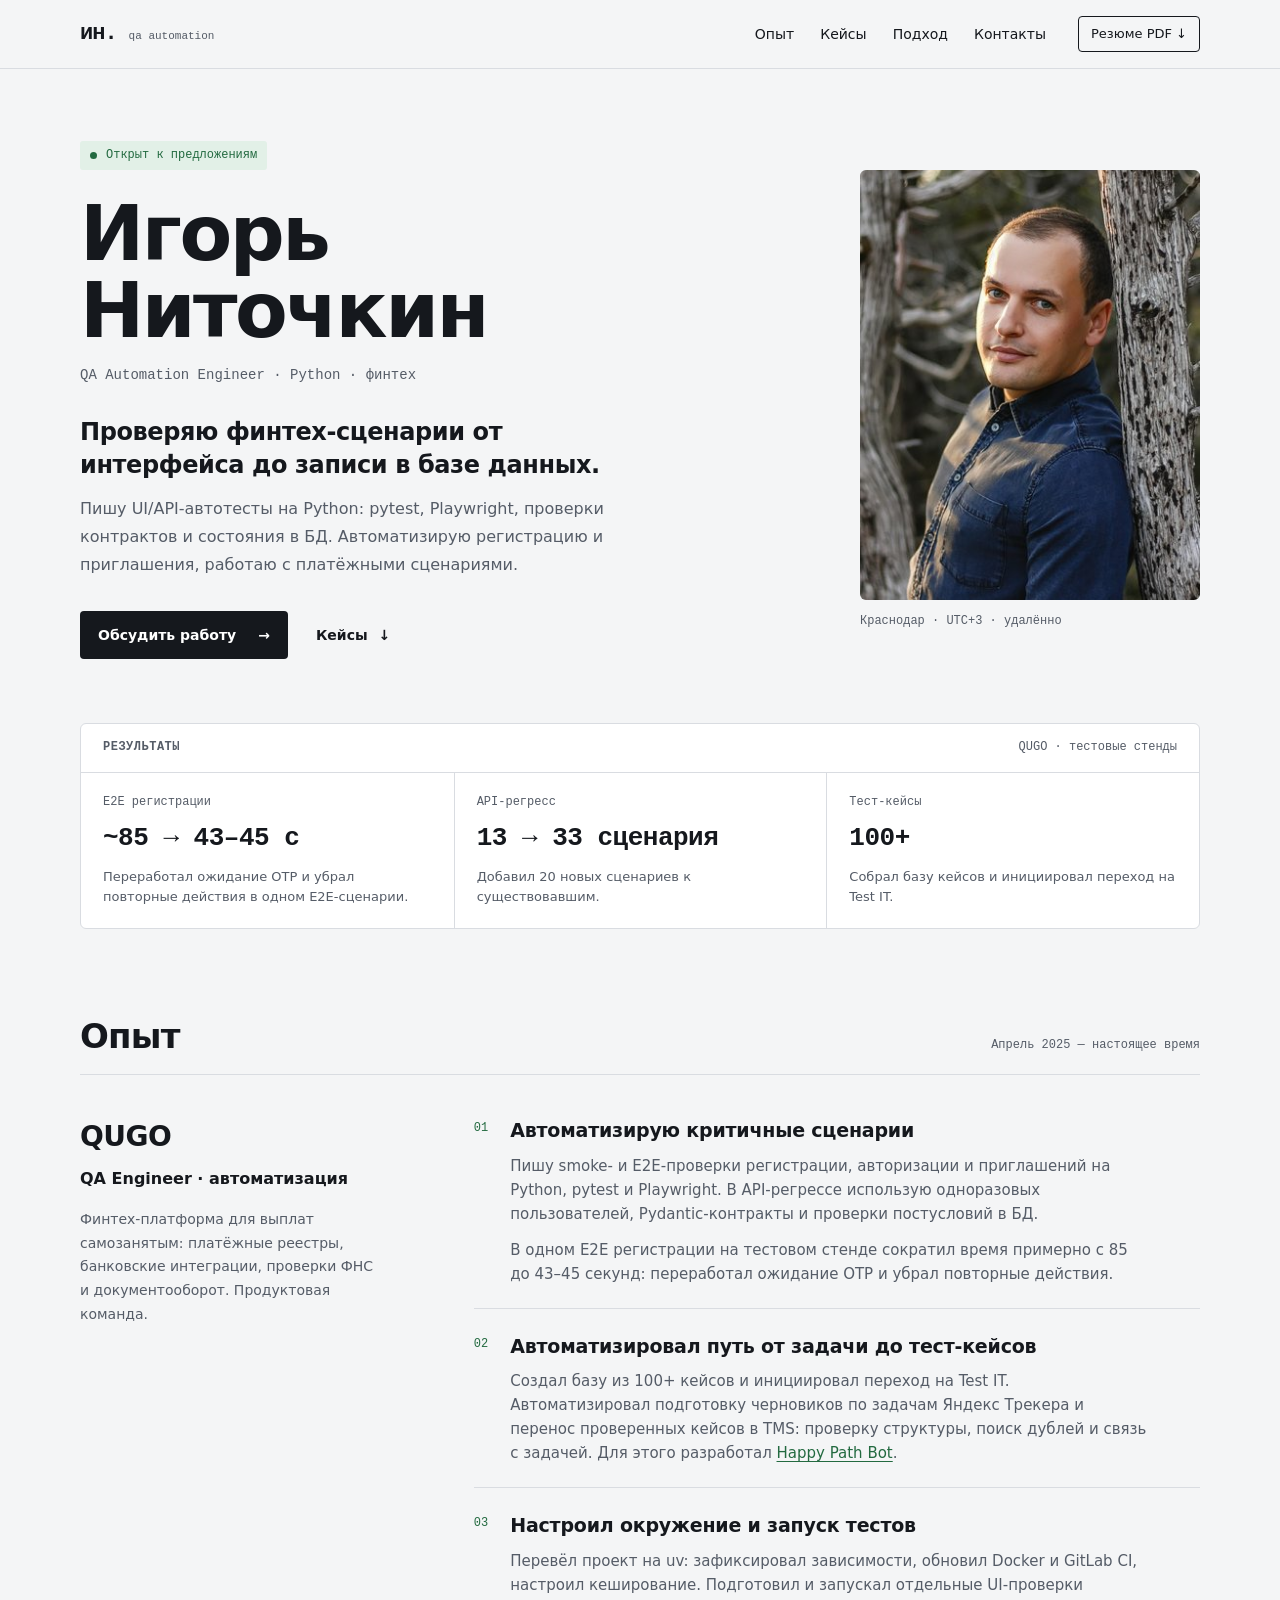
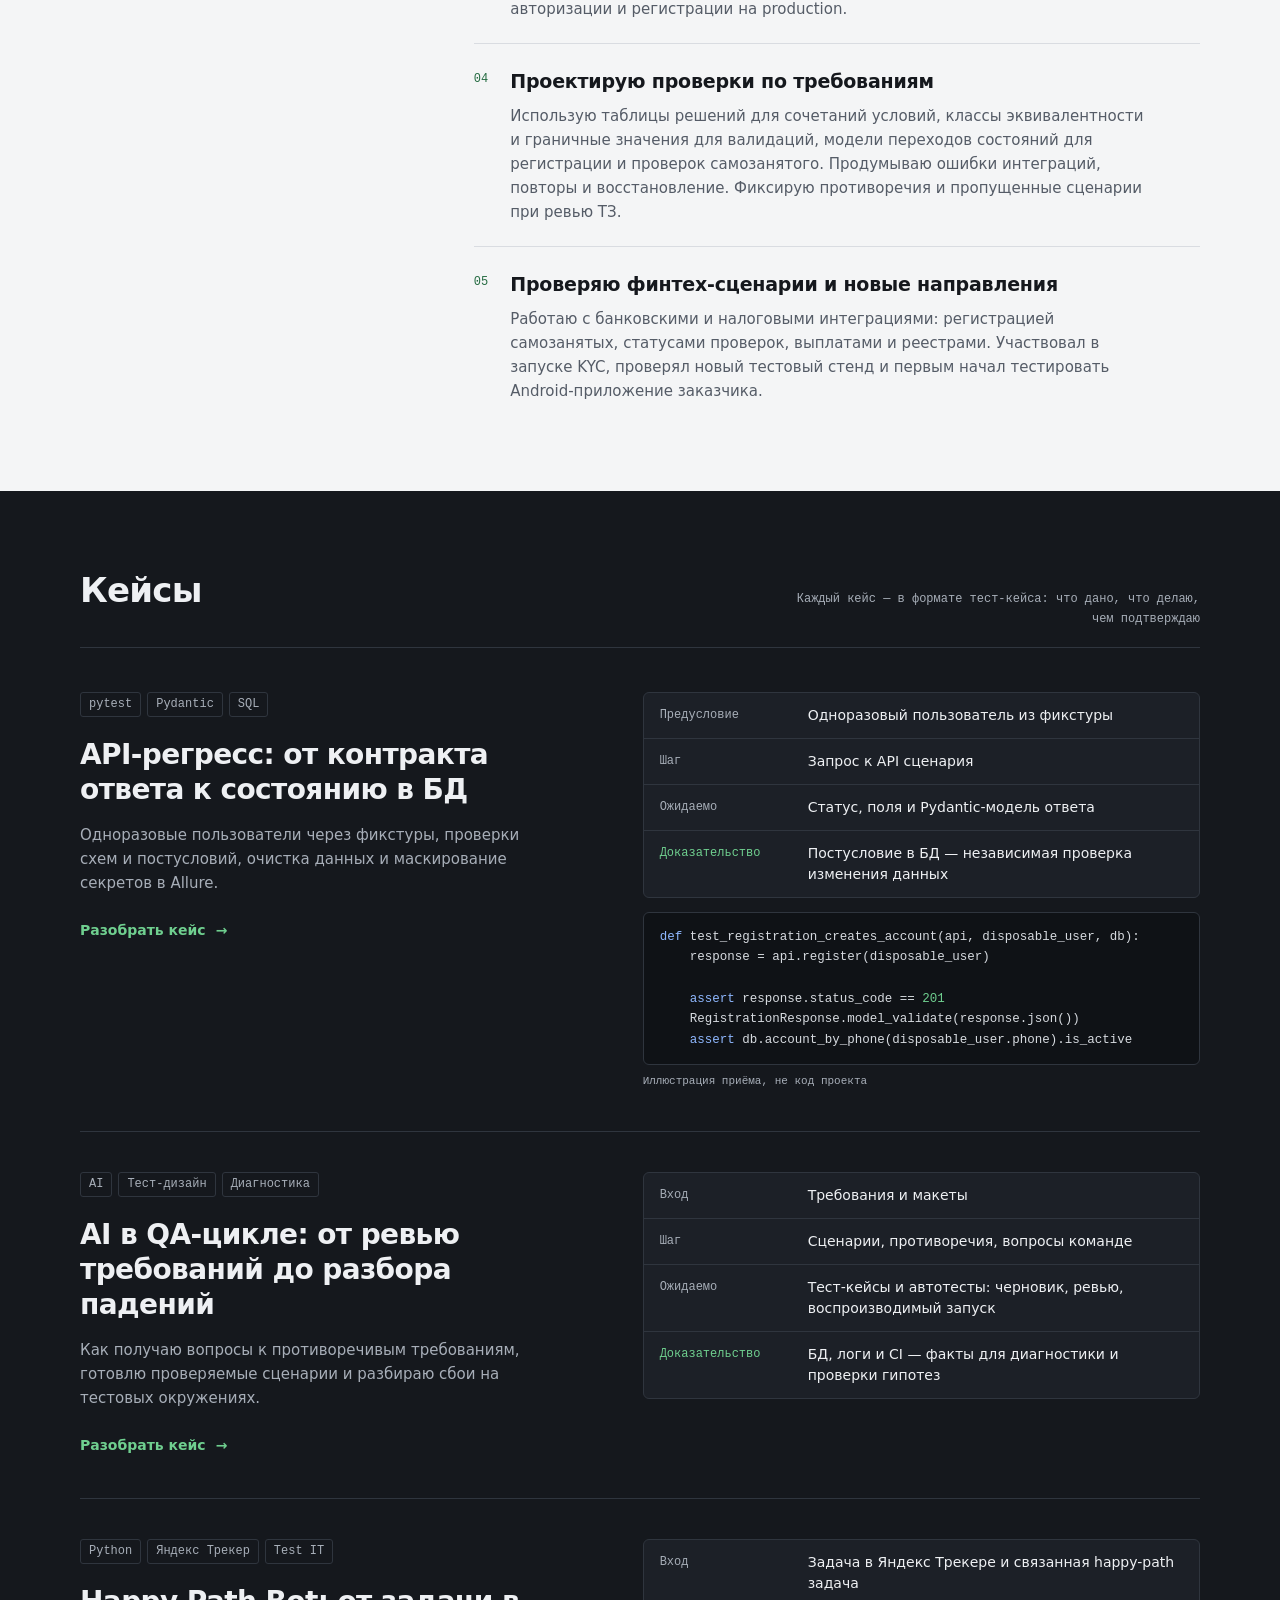
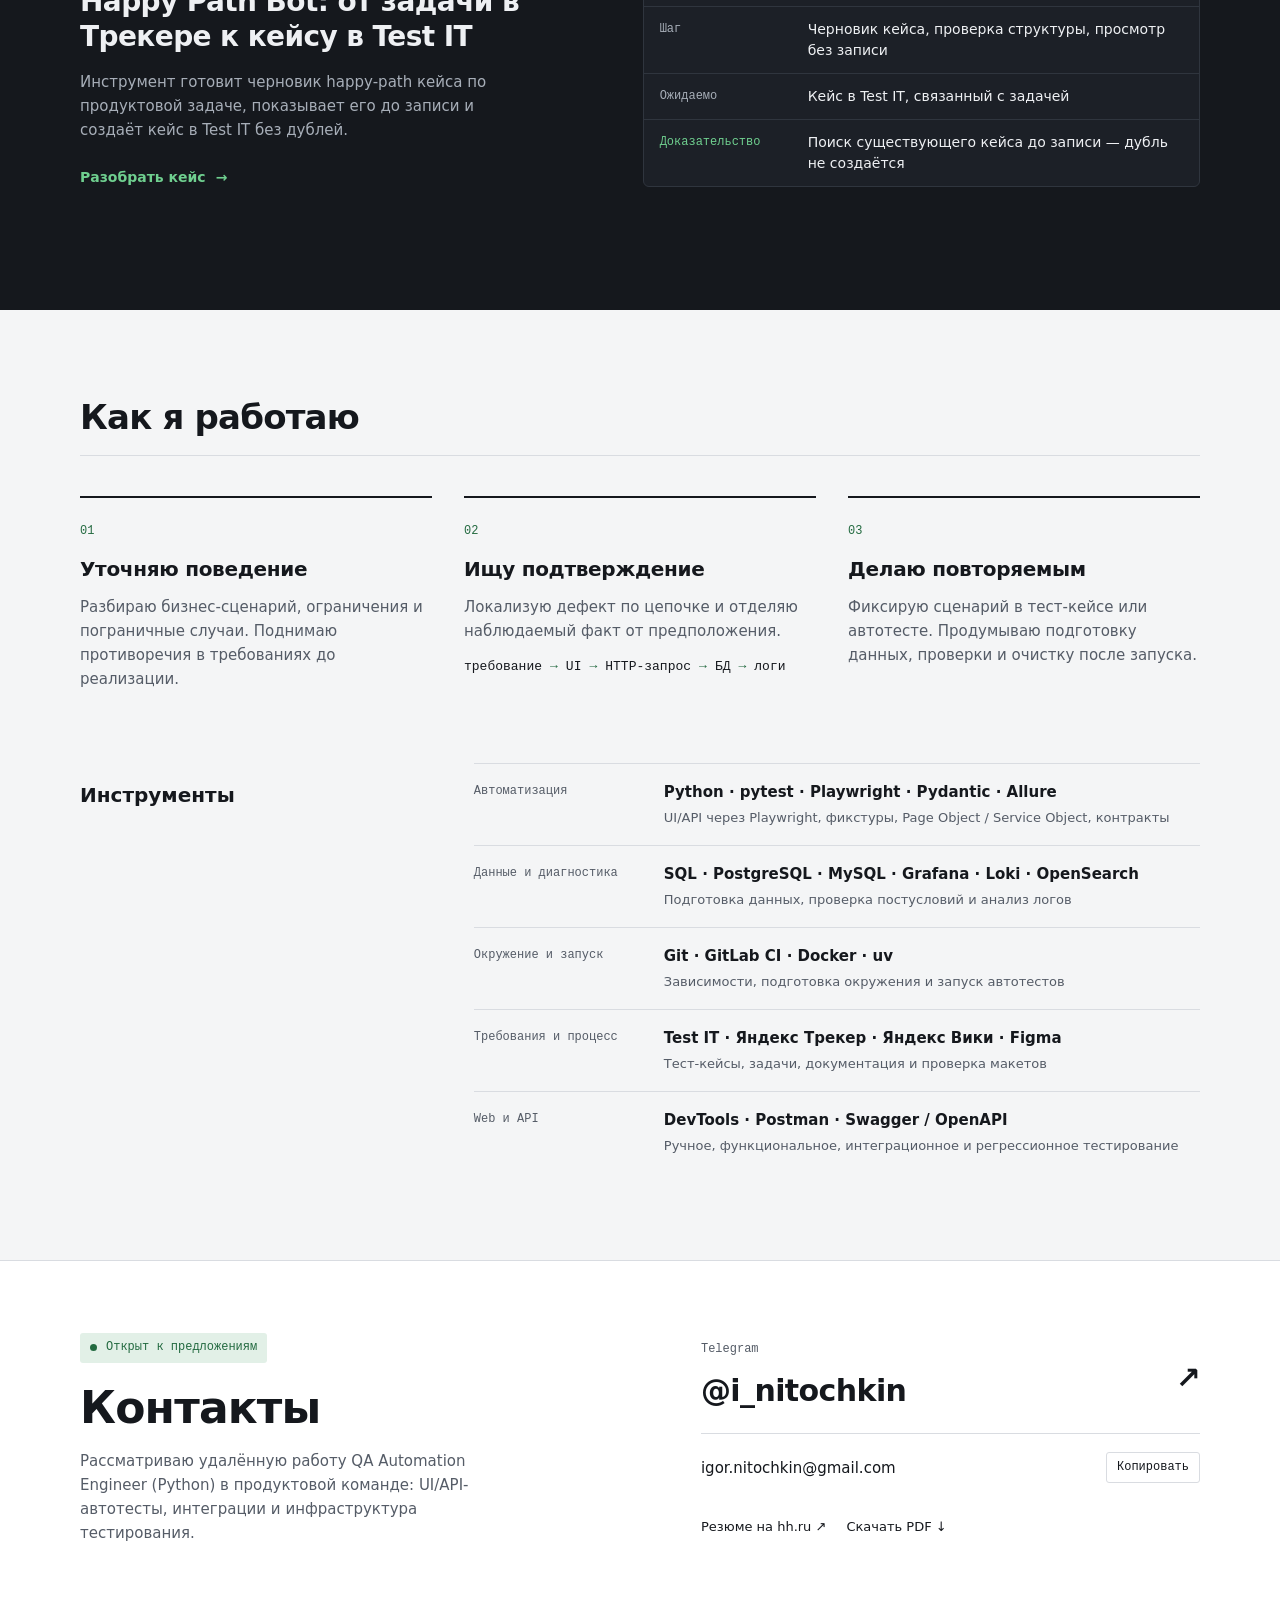
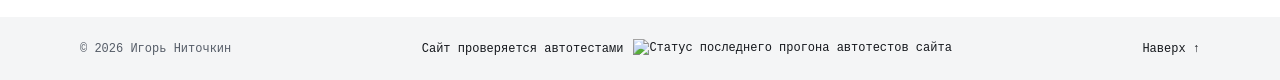
==== index.html @ a4ac3d2a "Переверстал сайт: кейсы в формате тест-кейса, сводка результатов, строгая типографика" ====
<!doctype html>
<html lang="ru">
<head>
  <meta charset="utf-8">
  <meta name="viewport" content="width=device-width, initial-scale=1">
  <meta name="description" content="Игорь Ниточкин — QA Automation Engineer (Python) в финтехе. UI/API-автотесты, pytest, Playwright, GitLab CI, контракты и проверки данных. Опыт и практические кейсы.">
  <meta name="theme-color" content="#f4f5f6">
  <meta property="og:title" content="Игорь Ниточкин · QA Automation Engineer (Python)">
  <meta property="og:description" content="Проверяю финтех-сценарии от интерфейса до записи в базе данных. Python, pytest, Playwright, контракты API и проверки состояния в БД.">
  <meta property="og:type" content="website">
  <meta property="og:url" content="https://igornitqa.github.io/">
  <meta property="og:image" content="https://igornitqa.github.io/avatar.png">
  <link rel="canonical" href="https://igornitqa.github.io/">
  <link rel="icon" href="mark.svg" type="image/svg+xml">
  <link rel="stylesheet" href="styles.css?v=20260926-3">
  <script src="script.js" defer></script>
  <title>Игорь Ниточкин · QA Automation Engineer (Python)</title>
</head>
<body>
  <a class="skip-link" href="#main">К содержимому</a>
  <header class="site-header"><div class="wrap header-inner">
    <a class="brand" href="#main" aria-label="Игорь Ниточкин, на главную"><span class="brand-mark">ин.</span><span>qa automation</span></a>
    <button class="menu-toggle" type="button" aria-expanded="false" aria-controls="main-nav">Меню <span aria-hidden="true">+</span></button>
    <nav id="main-nav" aria-label="Основная навигация"><a href="#experience">Опыт</a><a href="#case">Кейсы</a><a href="#approach">Подход</a><a href="#contact">Контакты</a><a class="nav-download" href="resume.pdf?v=20260915-5" download="Igor-Nitochkin-QA.pdf">Резюме PDF <span aria-hidden="true">↓</span></a></nav>
  </div></header>
  <main id="main">
    <section class="hero wrap" aria-labelledby="hero-title">
      <div class="hero-copy">
        <p class="status"><span class="status-dot" aria-hidden="true"></span>Открыт к предложениям</p>
        <h1 id="hero-title">Игорь Ниточкин</h1>
        <p class="hero-role">QA Automation Engineer · Python · финтех</p>
        <p class="hero-statement">Проверяю финтех-сценарии от интерфейса до записи в базе данных.</p>
        <p class="hero-description">Пишу UI/API-автотесты на Python: pytest, Playwright, проверки контрактов и состояния в БД. Автоматизирую регистрацию и приглашения, работаю с платёжными сценариями.</p>
        <div class="hero-actions"><a class="button" href="#contact">Обсудить работу <span aria-hidden="true">→</span></a><a class="text-link" href="#case">Кейсы <span aria-hidden="true">↓</span></a></div>
      </div>
      <figure class="hero-portrait">
        <img src="avatar.png" alt="Игорь Ниточкин" width="348" height="500" fetchpriority="high">
        <figcaption>Краснодар · UTC+3 · удалённо</figcaption>
      </figure>
    </section>

    <section class="wrap run-summary" aria-labelledby="summary-title">
      <div class="run-head"><h2 id="summary-title">Результаты</h2><span>QUGO · тестовые стенды</span></div>
      <dl class="run-rows">
        <div><dt>E2E регистрации</dt><dd><strong>~85 → 43–45 с</strong><span>Переработал ожидание OTP и убрал повторные действия в одном E2E-сценарии.</span></dd></div>
        <div><dt>API-регресс</dt><dd><strong>13 → 33 сценария</strong><span>Добавил 20 новых сценариев к существовавшим.</span></dd></div>
        <div><dt>Тест-кейсы</dt><dd><strong>100+</strong><span>Собрал базу кейсов и инициировал переход на Test IT.</span></dd></div>
      </dl>
    </section>

    <section class="wrap section" id="experience" aria-labelledby="experience-title">
      <div class="section-head"><h2 id="experience-title">Опыт</h2><p>Апрель 2025 — настоящее время</p></div>
      <div class="experience-layout">
        <div class="company"><h3>QUGO</h3><p class="role">QA Engineer · автоматизация</p><p class="company-description">Финтех-платформа для выплат самозанятым: платёжные реестры, банковские интеграции, проверки ФНС и документооборот. Продуктовая команда.</p></div>
        <div class="achievement-list">
          <article><span class="item-number">01</span><div><h3>Автоматизирую критичные сценарии</h3><p>Пишу smoke- и E2E-проверки регистрации, авторизации и приглашений на Python, pytest и Playwright. В API-регрессе использую одноразовых пользователей, Pydantic-контракты и проверки постусловий в БД.</p><p>В одном E2E регистрации на тестовом стенде сократил время примерно с 85 до 43–45 секунд: переработал ожидание OTP и убрал повторные действия.</p></div></article>
          <article><span class="item-number">02</span><div><h3>Автоматизировал путь от задачи до тест-кейсов</h3><p>Создал базу из 100+ кейсов и инициировал переход на Test IT. Автоматизировал подготовку черновиков по задачам Яндекс Трекера и перенос проверенных кейсов в TMS: проверку структуры, поиск дублей и связь с задачей. Для этого разработал <a href="cases/happy-path-bot.html">Happy Path Bot</a>.</p></div></article>
          <article><span class="item-number">03</span><div><h3>Настроил окружение и запуск тестов</h3><p>Перевёл проект на uv: зафиксировал зависимости, обновил Docker и GitLab CI, настроил кеширование. Подготовил и запускал отдельные UI-проверки авторизации и регистрации на production.</p></div></article>
          <article><span class="item-number">04</span><div><h3>Проектирую проверки по требованиям</h3><p>Использую таблицы решений для сочетаний условий, классы эквивалентности и граничные значения для валидаций, модели переходов состояний для регистрации и проверок самозанятого. Продумываю ошибки интеграций, повторы и восстановление. Фиксирую противоречия и пропущенные сценарии при ревью ТЗ.</p></div></article>
          <article><span class="item-number">05</span><div><h3>Проверяю финтех-сценарии и новые направления</h3><p>Работаю с банковскими и налоговыми интеграциями: регистрацией самозанятых, статусами проверок, выплатами и реестрами. Участвовал в запуске KYC, проверял новый тестовый стенд и первым начал тестировать Android-приложение заказчика.</p></div></article>
        </div>
      </div>
    </section>

    <section class="case-section" id="case" aria-labelledby="case-title"><div class="wrap">
      <div class="section-head"><h2 id="case-title">Кейсы</h2><p>Каждый кейс — в формате тест-кейса: что дано, что делаю, чем подтверждаю</p></div>

      <a class="case-card" href="cases/api-regression.html">
        <div class="case-copy"><div class="tags"><span>pytest</span><span>Pydantic</span><span>SQL</span></div><h3>API-регресс: от контракта ответа к состоянию в БД</h3><p>Одноразовые пользователи через фикстуры, проверки схем и постусловий, очистка данных и маскирование секретов в Allure.</p><span class="case-open">Разобрать кейс <span aria-hidden="true">→</span></span></div>
        <div class="case-visual">
          <dl class="tc"><div><dt>Предусловие</dt><dd>Одноразовый пользователь из фикстуры</dd></div><div><dt>Шаг</dt><dd>Запрос к API сценария</dd></div><div><dt>Ожидаемо</dt><dd>Статус, поля и Pydantic-модель ответа</dd></div><div><dt>Доказательство</dt><dd>Постусловие в БД — независимая проверка изменения данных</dd></div></dl>
          <figure class="snippet"><pre><code><span class="kw">def</span> test_registration_creates_account(api, disposable_user, db):
    response = api.register(disposable_user)

    <span class="kw">assert</span> response.status_code == <span class="num">201</span>
    RegistrationResponse.model_validate(response.json())
    <span class="kw">assert</span> db.account_by_phone(disposable_user.phone).is_active</code></pre><figcaption>Иллюстрация приёма, не код проекта</figcaption></figure>
        </div>
      </a>

      <a class="case-card" href="cases/ai-in-qa.html?v=20260915-5">
        <div class="case-copy"><div class="tags"><span>AI</span><span>Тест-дизайн</span><span>Диагностика</span></div><h3>AI в QA-цикле: от ревью требований до разбора падений</h3><p>Как получаю вопросы к противоречивым требованиям, готовлю проверяемые сценарии и разбираю сбои на тестовых окружениях.</p><span class="case-open">Разобрать кейс <span aria-hidden="true">→</span></span></div>
        <div class="case-visual">
          <dl class="tc"><div><dt>Вход</dt><dd>Требования и макеты</dd></div><div><dt>Шаг</dt><dd>Сценарии, противоречия, вопросы команде</dd></div><div><dt>Ожидаемо</dt><dd>Тест-кейсы и автотесты: черновик, ревью, воспроизводимый запуск</dd></div><div><dt>Доказательство</dt><dd>БД, логи и CI — факты для диагностики и проверки гипотез</dd></div></dl>
        </div>
      </a>

      <a class="case-card" href="cases/happy-path-bot.html">
        <div class="case-copy"><div class="tags"><span>Python</span><span>Яндекс Трекер</span><span>Test IT</span></div><h3>Happy Path Bot: от задачи в Трекере к кейсу в Test IT</h3><p>Инструмент готовит черновик happy-path кейса по продуктовой задаче, показывает его до записи и создаёт кейс в Test IT без дублей.</p><span class="case-open">Разобрать кейс <span aria-hidden="true">→</span></span></div>
        <div class="case-visual">
          <dl class="tc"><div><dt>Вход</dt><dd>Задача в Яндекс Трекере и связанная happy-path задача</dd></div><div><dt>Шаг</dt><dd>Черновик кейса, проверка структуры, просмотр без записи</dd></div><div><dt>Ожидаемо</dt><dd>Кейс в Test IT, связанный с задачей</dd></div><div><dt>Доказательство</dt><dd>Поиск существующего кейса до записи — дубль не создаётся</dd></div></dl>
        </div>
      </a>
    </div></section>

    <section class="wrap section" id="approach" aria-labelledby="approach-title">
      <div class="section-head"><h2 id="approach-title">Как я работаю</h2></div>
      <div class="approach-grid">
        <article><span class="approach-index">01</span><h3>Уточняю поведение</h3><p>Разбираю бизнес-сценарий, ограничения и пограничные случаи. Поднимаю противоречия в требованиях до реализации.</p></article>
        <article><span class="approach-index">02</span><h3>Ищу подтверждение</h3><p>Локализую дефект по цепочке и отделяю наблюдаемый факт от предположения.</p><ol class="chain" aria-label="Цепочка локализации дефекта"><li>требование</li><li>UI</li><li>HTTP-запрос</li><li>БД</li><li>логи</li></ol></article>
        <article><span class="approach-index">03</span><h3>Делаю повторяемым</h3><p>Фиксирую сценарий в тест-кейсе или автотесте. Продумываю подготовку данных, проверки и очистку после запуска.</p></article>
      </div>
      <div class="stack-section"><h3>Инструменты</h3><dl class="stack-list">
        <div><dt>Автоматизация</dt><dd>Python · pytest · Playwright · Pydantic · Allure<span>UI/API через Playwright, фикстуры, Page Object / Service Object, контракты</span></dd></div>
        <div><dt>Данные и диагностика</dt><dd>SQL · PostgreSQL · MySQL · Grafana · Loki · OpenSearch<span>Подготовка данных, проверка постусловий и анализ логов</span></dd></div>
        <div><dt>Окружение и запуск</dt><dd>Git · GitLab CI · Docker · uv<span>Зависимости, подготовка окружения и запуск автотестов</span></dd></div>
        <div><dt>Требования и процесс</dt><dd>Test IT · Яндекс Трекер · Яндекс Вики · Figma<span>Тест-кейсы, задачи, документация и проверка макетов</span></dd></div>
        <div><dt>Web и API</dt><dd>DevTools · Postman · Swagger / OpenAPI<span>Ручное, функциональное, интеграционное и регрессионное тестирование</span></dd></div>
      </dl></div>
    </section>

    <section class="contact-section" id="contact" aria-labelledby="contact-title"><div class="wrap contact">
      <div><p class="status"><span class="status-dot" aria-hidden="true"></span>Открыт к предложениям</p><h2 id="contact-title">Контакты</h2><p class="contact-description">Рассматриваю удалённую работу QA Automation Engineer (Python) в продуктовой команде: UI/API-автотесты, интеграции и инфраструктура тестирования.</p></div>
      <div class="contact-links"><a class="contact-primary" href="https://t.me/i_nitochkin" target="_blank" rel="noopener noreferrer"><span><small>Telegram</small>@i_nitochkin</span><span aria-hidden="true">↗</span></a><div class="email-row"><a href="mailto:igor.nitochkin@gmail.com">igor.nitochkin@gmail.com</a><button class="copy-email" type="button" data-copy-email="igor.nitochkin@gmail.com" aria-label="Скопировать email">Копировать</button></div><p class="copy-status" role="status" aria-live="polite"></p><div class="contact-secondary"><a href="https://hh.ru/resume/306d67f1ff0e94d76b0039ed1f4e475a566e42" target="_blank" rel="noopener noreferrer">Резюме на hh.ru ↗</a><a href="resume.pdf?v=20260915-5" download="Igor-Nitochkin-QA.pdf">Скачать PDF ↓</a></div></div>
    </div></section>
  </main>
  <footer class="site-footer wrap"><p>© <span data-year>2026</span> Игорь Ниточкин</p><a class="ci-link" href="https://github.com/IgornitQA/IgornitQA.github.io/actions/workflows/site-tests.yml" target="_blank" rel="noopener noreferrer"><span>Сайт проверяется автотестами</span><img src="https://github.com/IgornitQA/IgornitQA.github.io/actions/workflows/site-tests.yml/badge.svg" alt="Статус последнего прогона автотестов сайта" height="20"></a><a href="#main">Наверх ↑</a></footer>
</body>
</html>
---- styles.css ----
:root{
  --bg:#f4f5f6;--surface:#fff;--ink:#15181d;--muted:#555c67;--line:#d9dce1;
  --pass:#236a40;--pass-soft:#e2f0e7;
  --dark:#15181d;--dark-2:#1c2027;--dark-line:#2f353e;--dark-muted:#a7aeb8;--pass-on-dark:#6fcf8f;
  --sans:"Segoe UI Variable Text","Segoe UI",system-ui,-apple-system,Roboto,Arial,sans-serif;
  --mono:ui-monospace,"Cascadia Mono","Cascadia Code",Consolas,"SFMono-Regular",Menlo,monospace;
}
*{box-sizing:border-box}
html{scroll-behavior:smooth;scroll-padding-top:96px}
body{margin:0;background:var(--bg);color:var(--ink);font-family:var(--sans);font-size:16px;line-height:1.6;-webkit-font-smoothing:antialiased}
h1,h2,h3,p,figure,dl,dd,ol{margin:0}
a{color:inherit;text-decoration:none}
button{font:inherit;color:inherit}
button,a{-webkit-tap-highlight-color:transparent}
a:focus-visible,button:focus-visible{outline:2px solid var(--pass);outline-offset:4px}
img{max-width:100%;display:block}
::selection{background:var(--pass-soft);color:var(--ink)}
.wrap{width:min(1120px,calc(100% - 96px));margin-inline:auto}
.visually-hidden{position:absolute;width:1px;height:1px;padding:0;margin:-1px;overflow:hidden;clip:rect(0,0,0,0);white-space:nowrap;border:0}
.skip-link{position:fixed;top:-100px;left:20px;padding:10px 20px;background:var(--ink);color:#fff;z-index:100}
.skip-link:focus{top:12px}

/* Шапка */
.site-header{position:sticky;top:0;background:rgba(244,245,246,.95);border-bottom:1px solid var(--line);z-index:20;backdrop-filter:blur(6px)}
.header-inner{height:68px;display:flex;align-items:center;justify-content:space-between;gap:24px}
.brand{display:flex;align-items:baseline;gap:12px;flex-shrink:0}
.brand-mark{font-family:var(--mono);font-weight:700;font-size:22px;letter-spacing:-1px}
.brand>span:last-child{font-family:var(--mono);font-size:11px;color:var(--muted)}
nav{display:flex;align-items:center;gap:26px;font-size:14px}
nav a:hover,.text-link:hover,.contact-secondary a:hover{color:var(--pass)}
nav .nav-download{border:1px solid var(--ink);border-radius:4px;padding:7px 12px;margin-left:6px;font-size:13px}
nav .nav-download:hover{border-color:var(--pass)}
.menu-toggle{display:none}
.menu-toggle[aria-expanded="true"] span{transform:rotate(45deg)}

/* Общие элементы */
.status{display:inline-flex;align-items:center;gap:9px;font-family:var(--mono);font-size:12px;color:var(--pass);background:var(--pass-soft);border-radius:3px;padding:5px 10px}
.status-dot{width:7px;height:7px;border-radius:50%;background:var(--pass);flex-shrink:0}
.section{padding-block:88px}
.section-head{display:flex;justify-content:space-between;align-items:baseline;gap:24px;border-bottom:1px solid var(--line);padding-bottom:18px;margin-bottom:40px}
.section-head p{font-family:var(--mono);font-size:12px;color:var(--muted);text-align:right}
h2{font-size:34px;line-height:1.15;letter-spacing:-.8px;font-weight:650}

/* Первый экран */
.hero{display:grid;grid-template-columns:1.35fr .8fr;gap:72px;align-items:center;padding-block:72px 64px}
.hero h1{font-size:clamp(52px,6vw,80px);font-weight:700;line-height:1;letter-spacing:-2.5px;margin:26px 0 14px}
.hero-role{font-family:var(--mono);font-size:14px;color:var(--muted)}
.hero-statement{font-size:24px;line-height:1.35;font-weight:600;letter-spacing:-.4px;max-width:560px;margin-top:30px}
.hero-description{font-size:16px;line-height:1.75;color:var(--muted);max-width:540px;margin-top:14px}
.hero-actions{display:flex;align-items:center;gap:28px;margin-top:32px;font-size:14px}
.button{display:inline-flex;align-items:center;gap:22px;background:var(--ink);color:#fff;padding:13px 18px;border-radius:4px;font-size:14px;font-weight:600;transition:background .18s}
.button:hover{background:var(--pass)}
.text-link{font-weight:600}
.text-link span{margin-left:6px}
.hero-portrait{width:100%;max-width:340px;margin-left:auto}
.hero-portrait img{width:100%;height:430px;object-fit:cover;object-position:center;border-radius:6px;background:#dde0e4}
.hero-portrait figcaption{font-family:var(--mono);font-size:12px;color:var(--muted);margin-top:12px}

/* Сводка результатов */
.run-summary{background:var(--surface);border:1px solid var(--line);border-radius:6px}
.run-head{display:flex;justify-content:space-between;align-items:baseline;gap:16px;padding:14px 22px;border-bottom:1px solid var(--line)}
.run-head h2{font-family:var(--mono);font-size:12px;font-weight:600;letter-spacing:.5px;text-transform:uppercase;color:var(--muted)}
.run-head span{font-family:var(--mono);font-size:12px;color:var(--muted)}
.run-rows{display:grid;grid-template-columns:repeat(3,1fr)}
.run-rows>div{padding:20px 22px 22px;border-left:1px solid var(--line)}
.run-rows>div:first-child{border-left:0}
.run-rows dt{font-family:var(--mono);font-size:12px;color:var(--muted)}
.run-rows strong{display:block;font-family:var(--mono);font-size:26px;font-weight:600;letter-spacing:-.5px;margin-top:6px;white-space:nowrap}
.run-rows dd>span{display:block;font-size:13px;color:var(--muted);margin-top:8px;line-height:1.5}

/* Опыт */
.experience-layout{display:grid;grid-template-columns:1fr 2.1fr;gap:48px}
.company h3{font-size:28px;letter-spacing:-.5px;font-weight:700}
.company .role{font-size:16px;font-weight:600;margin-top:6px}
.company .company-description{font-size:14px;color:var(--muted);max-width:300px;margin-top:16px;line-height:1.7}
.achievement-list article{display:flex;gap:22px;border-top:1px solid var(--line);padding:22px 0}
.achievement-list article:first-child{padding-top:0;border-top:0}
.achievement-list article:last-child{padding-bottom:0}
.item-number{font-family:var(--mono);font-size:12px;color:var(--pass);padding-top:4px}
.achievement-list h3{font-size:19px;font-weight:650;margin-bottom:8px;letter-spacing:-.2px}
.achievement-list p{font-size:15px;color:var(--muted);max-width:640px}
.achievement-list p a{color:var(--pass);text-decoration:underline;text-underline-offset:3px;text-decoration-thickness:1px}
.achievement-list p a:hover{color:var(--ink)}
.achievement-list p+p{margin-top:12px}

/* Кейсы */
.case-section{padding-block:80px;background:var(--dark);color:#eef0f3}
.case-section .section-head{border-color:var(--dark-line)}
.case-section .section-head p{color:var(--dark-muted);max-width:420px}
.case-card{display:grid;grid-template-columns:1fr 1.1fr;gap:56px;padding-block:40px;border-top:1px solid var(--dark-line)}
.case-card>*{min-width:0}
.case-card:first-of-type{border-top:0;padding-top:4px}
.tags{display:flex;gap:6px;flex-wrap:wrap;margin-bottom:20px}
.tags span{font-family:var(--mono);border:1px solid var(--dark-line);border-radius:3px;padding:2px 8px;font-size:12px;color:var(--dark-muted)}
.case-copy h3{font-size:28px;line-height:1.25;letter-spacing:-.6px;font-weight:650;max-width:440px}
.case-copy>p{color:var(--dark-muted);font-size:15px;max-width:440px;margin:16px 0 22px}
.case-open{font-size:14px;font-weight:600;display:inline-flex;gap:10px;align-items:center;color:var(--pass-on-dark)}
.case-open>span{transition:transform .18s}
.case-card:hover .case-open>span{transform:translateX(4px)}
.case-card:hover h3{text-decoration:underline;text-underline-offset:5px;text-decoration-thickness:1px}
.tc{border:1px solid var(--dark-line);border-radius:6px;background:var(--dark-2)}
.tc>div{display:grid;grid-template-columns:132px 1fr;gap:16px;padding:12px 16px;border-top:1px solid var(--dark-line)}
.tc>div:first-child{border-top:0}
.tc dt{font-family:var(--mono);font-size:12px;color:var(--dark-muted);padding-top:1px}
.tc dd{font-size:14px;line-height:1.5}
.tc>div:last-child dt{color:var(--pass-on-dark)}
.snippet{margin-top:14px}
.snippet pre{margin:0;overflow-x:auto;background:#0f1216;border:1px solid var(--dark-line);border-radius:6px;padding:14px 16px;font-family:var(--mono);font-size:12.5px;line-height:1.65;color:#d7dbe0}
.snippet .kw{color:#8fb8ff}.snippet .num{color:var(--pass-on-dark)}
.snippet figcaption{font-family:var(--mono);font-size:11px;color:var(--dark-muted);margin-top:8px}

/* Подход */
.approach-grid{display:grid;grid-template-columns:repeat(3,1fr);gap:32px}
.approach-grid article{border-top:2px solid var(--ink);padding-top:18px}
.approach-index{font-family:var(--mono);font-size:12px;color:var(--pass)}
.approach-grid h3{font-size:20px;font-weight:650;letter-spacing:-.3px;margin:12px 0 10px}
.approach-grid p{font-size:15px;color:var(--muted)}
.chain{list-style:none;padding:0;margin-top:14px;display:flex;flex-wrap:wrap;gap:4px 0;font-family:var(--mono);font-size:13px;color:var(--ink)}
.chain li+li::before{content:"→";margin:0 8px;color:var(--pass)}
.stack-section{display:grid;grid-template-columns:1fr 2.1fr;gap:48px;margin-top:72px}
.stack-section>h3{font-size:20px;font-weight:650;padding-top:16px}
.stack-list>div{display:grid;grid-template-columns:170px 1fr;gap:20px;border-top:1px solid var(--line);padding:16px 0}
.stack-list dt{font-family:var(--mono);font-size:12px;color:var(--muted);padding-top:2px}
.stack-list dd{font-size:15px;font-weight:600}
.stack-list dd span{display:block;font-size:13px;font-weight:400;color:var(--muted);margin-top:4px}

/* Контакты */
.contact-section{background:var(--surface);border-top:1px solid var(--line);padding-block:72px}
.contact{display:grid;grid-template-columns:1.1fr 1fr;gap:72px;align-items:center}
.contact h2{font-size:44px;margin-top:20px}
.contact-description{font-size:15px;color:var(--muted);max-width:430px;margin-top:16px}
.contact-primary{display:flex;justify-content:space-between;gap:15px;align-items:center;border-bottom:1px solid var(--line);padding:0 0 18px;font-size:30px;font-weight:650;letter-spacing:-.6px}
.contact-primary:hover{color:var(--pass)}
.contact-primary small{display:block;font-family:var(--mono);font-size:12px;letter-spacing:0;font-weight:400;color:var(--muted);margin-bottom:8px}
.email-row{display:flex;align-items:center;justify-content:space-between;gap:10px;margin-top:18px;font-size:15px}
.copy-email{background:none;border:1px solid var(--line);border-radius:3px;padding:5px 10px;cursor:pointer;font-family:var(--mono);font-size:12px}
.copy-email:hover{border-color:var(--pass);color:var(--pass)}
.copy-status{font-family:var(--mono);font-size:12px;color:var(--pass);min-height:18px;margin-top:6px}
.contact-secondary{display:flex;gap:20px;flex-wrap:wrap;font-size:13px;margin-top:10px}

/* Подвал */
.site-footer{display:flex;justify-content:space-between;align-items:center;gap:20px;padding-block:22px;font-family:var(--mono);font-size:12px;color:var(--muted)}
.site-footer>a{color:var(--ink)}
.ci-link{display:inline-flex;align-items:center;gap:10px}
.ci-link:hover span{color:var(--pass)}

/* Страница кейса */
.case-page .header-inner{height:68px}
.case-back{font-size:14px}
.case-hero{padding:56px 0 44px}
.breadcrumb{font-family:var(--mono);font-size:12px;color:var(--muted);display:inline-block;margin-bottom:30px}
.eyebrow{font-family:var(--mono);font-size:12px;color:var(--muted);display:flex;align-items:center;gap:10px}
.name-dot{color:var(--pass)}
.case-hero h1{font-size:52px;line-height:1.1;letter-spacing:-1.6px;font-weight:700;max-width:880px;margin:18px 0}
.case-lead{font-size:18px;line-height:1.7;color:var(--muted);max-width:760px}
.case-meta{display:flex;gap:36px;flex-wrap:wrap;font-size:14px;margin-top:28px}
.case-meta span{display:block;font-family:var(--mono);color:var(--muted);font-size:11px;margin-bottom:4px}
.case-metrics{display:grid;grid-template-columns:repeat(3,1fr);background:var(--surface);border:1px solid var(--line);border-radius:6px;margin-top:36px}
.case-metrics>div{border-left:1px solid var(--line);padding:18px 22px}
.case-metrics>div:first-child{border:0}
.case-metrics strong{font-family:var(--mono);font-size:36px;font-weight:600;line-height:1.2}
.case-metrics p{font-size:13px;color:var(--muted);margin-top:6px}
.accent{color:var(--pass)}
.article-layout{display:grid;grid-template-columns:200px minmax(0,1fr);gap:64px;padding-bottom:80px}
.article-toc{position:sticky;top:100px;align-self:start;display:flex;flex-direction:column;gap:10px;font-family:var(--mono);font-size:12px;color:var(--muted);padding-top:8px}
.article-toc a:hover{color:var(--pass)}
.case-article section{margin-bottom:44px;scroll-margin-top:100px}
.case-article section:last-child{margin-bottom:0}
.case-article h2{font-size:28px;letter-spacing:-.5px;margin-bottom:18px}
.case-article h3{font-size:18px;font-weight:650;margin:24px 0 8px}
.case-article p,.case-article li{font-size:16px;line-height:1.8;color:var(--muted)}
.case-article p+p{margin-top:14px}
.case-article ul{padding-left:20px;margin:14px 0}
.case-article li{padding-left:4px;margin:8px 0}
.case-article strong{font-weight:650;color:var(--ink)}
.inline-link{color:var(--pass);text-decoration:underline;text-underline-offset:3px}
.case-table{width:100%;border-collapse:collapse;font-size:14px;margin:24px 0;background:var(--surface)}
.case-table th,.case-table td{text-align:left;border-bottom:1px solid var(--line);padding:12px 14px;vertical-align:top}
.case-table th{background:#eceef1;font-family:var(--mono);font-size:12px;font-weight:600}
.case-table td{color:var(--muted)}
.case-table th:first-child,.case-table td:first-child{width:23%}
.case-table th:last-child,.case-table td:last-child{width:13%;text-align:right}
.case-table tfoot td{color:var(--ink);font-weight:650}
.test-flow{display:grid;grid-template-columns:repeat(3,1fr);gap:12px;margin:24px 0}
.test-flow>div{border:1px solid var(--line);background:var(--surface);border-radius:6px;padding:16px}
.test-flow small{font-family:var(--mono);font-size:11px;color:var(--pass)}
.test-flow strong{display:block;font-size:15px;margin:8px 0}
.test-flow p{font-size:13px}
.case-note{border-left:3px solid var(--pass);background:var(--pass-soft);padding:16px 20px;margin-top:24px;border-radius:0 4px 4px 0}
.case-note p{font-size:14px;color:var(--ink)}
.case-end{border-top:1px solid var(--line);padding-top:30px;margin-top:44px;display:flex;justify-content:space-between;gap:20px;align-items:center}
.case-end p{font-size:14px;max-width:360px}
/* устаревшие элементы страниц кейсов */
.case-numbers{display:flex;gap:14px;align-items:center;font-family:var(--mono);font-size:64px;line-height:1.2;margin-block:18px}
.case-numbers .metric-arrow{font-size:26px;color:var(--muted)}
.case-numbers strong{font-weight:600;color:var(--pass)}
.coverage-bar{height:22px;display:flex;gap:4px;margin:12px 0 18px}
.coverage-bar>span:first-child{width:39.4%;background:#c3c8cf;border-radius:2px}
.coverage-bar>span:last-child{flex:1;background:var(--pass);border-radius:2px}
.bar-legend{display:flex;flex-direction:column;gap:8px;font-family:var(--mono);font-size:12px;color:var(--muted)}
.bar-legend span{display:flex;gap:9px;align-items:center}
.bar-legend i{width:8px;height:8px;border-radius:1px}
.legend-old{background:#c3c8cf}.legend-new{background:var(--pass)}
.metric-note{font-size:12px;line-height:1.6;color:var(--muted);margin-top:18px}
.small-label{font-family:var(--mono);font-size:11px;color:var(--muted)}

@media(max-width:1100px){
 .wrap{width:calc(100% - 64px)}nav{gap:18px}
 .hero{gap:44px;padding-block:56px}.hero-portrait{max-width:300px}.hero-portrait img{height:400px}
 .experience-layout,.stack-section{gap:32px}.case-card{gap:32px}.contact{gap:40px}.contact h2{font-size:40px}.contact-primary{font-size:26px}
 .article-layout{grid-template-columns:160px minmax(0,1fr);gap:36px}
}
@media(max-width:800px){
 html{scroll-padding-top:80px}.wrap{width:calc(100% - 48px)}.brand>span:last-child{display:none}
 nav{gap:16px;font-size:13px}nav .nav-download{display:none}
 .hero{grid-template-columns:1fr .75fr;gap:28px;padding-block:44px}.hero h1{font-size:54px;letter-spacing:-1.8px}.hero-statement{font-size:20px}.hero-description{font-size:15px}.hero-actions{flex-direction:column;align-items:flex-start;gap:16px}.hero-portrait img{height:330px}
 .run-rows strong{font-size:21px}.run-rows>div{padding:16px}
 .section{padding-block:64px}h2{font-size:30px}
 .experience-layout{grid-template-columns:1fr;gap:28px}.company .company-description{max-width:560px}
 .case-section{padding-block:60px}.case-card{grid-template-columns:1fr;gap:24px}.case-copy h3,.case-copy>p{max-width:none}
 .approach-grid{grid-template-columns:1fr;gap:28px}.stack-section{grid-template-columns:1fr;gap:16px;margin-top:52px}
 .contact{grid-template-columns:1fr;gap:36px}.contact-section{padding-block:56px}
 .site-footer{flex-wrap:wrap}
 .case-hero h1{font-size:42px}.case-lead{font-size:16px}.article-layout{grid-template-columns:1fr;gap:28px}.article-toc{position:static;flex-direction:row;flex-wrap:wrap;gap:10px 22px;padding-bottom:18px;border-bottom:1px solid var(--line)}
}
@media(max-width:540px){
 .wrap{width:calc(100% - 40px)}.header-inner{flex-wrap:wrap;height:auto;min-height:60px;gap:0}.brand-mark{font-size:20px}
 nav{flex-wrap:wrap;gap:10px 20px;padding:12px 0;font-size:14px}.header-inner>nav{width:100%}
 .js .menu-toggle{display:flex;align-items:center;gap:14px;background:none;border:0;padding:8px 0 8px 16px;font-size:14px;cursor:pointer}.menu-toggle span{font-size:22px;line-height:1}.js #main-nav{display:none}.js #main-nav.is-open{display:flex;padding-bottom:16px}.js #main-nav .nav-download{display:block;border:0;padding:0;margin:0}
 .hero{grid-template-columns:1fr;gap:32px;padding-block:34px}.hero h1{font-size:clamp(42px,12vw,56px);letter-spacing:-1.5px;margin-top:20px}.hero-statement{font-size:20px;margin-top:22px}
 .hero-actions{flex-direction:row;align-items:center;gap:20px}.hero-portrait{max-width:100%;margin:0}.hero-portrait img{height:340px;object-position:center 32%}
 .run-head{flex-direction:column;gap:2px;padding:12px 16px}.run-rows{grid-template-columns:1fr}.run-rows>div{border-left:0;border-top:1px solid var(--line);padding:16px}.run-rows>div:first-child{border-top:0}
 .section{padding-block:52px}h2{font-size:28px}.section-head{flex-direction:column;gap:6px;margin-bottom:28px}.section-head p{text-align:left}
 .achievement-list article{gap:14px}.achievement-list p{font-size:14px}
 .case-copy h3{font-size:23px}.tc>div{grid-template-columns:1fr;gap:4px;padding:11px 14px}.snippet pre{font-size:11.5px;padding:12px}
 .site-footer{flex-direction:column;align-items:flex-start;gap:12px}.ci-link{flex-wrap:wrap}
 .contact h2{font-size:34px}.contact-primary{font-size:24px}.email-row{font-size:14px}
 .case-hero{padding:30px 0}.case-hero h1{font-size:34px;letter-spacing:-1px}.case-lead{font-size:15px}.case-metrics{grid-template-columns:1fr}.case-metrics>div{border-left:0;border-top:1px solid var(--line)}.case-metrics>div:first-child{border-top:0}.case-metrics strong{font-size:30px}.article-layout{padding-bottom:50px}.case-article h2{font-size:24px}.case-article p,.case-article li{font-size:15px}.case-table{font-size:12px}.case-table th,.case-table td{padding:10px 7px}.test-flow{grid-template-columns:1fr}.case-numbers{font-size:52px}.case-end{flex-direction:column;align-items:flex-start}
}
@media(prefers-reduced-motion:reduce){html{scroll-behavior:auto}*{transition:none!important}}
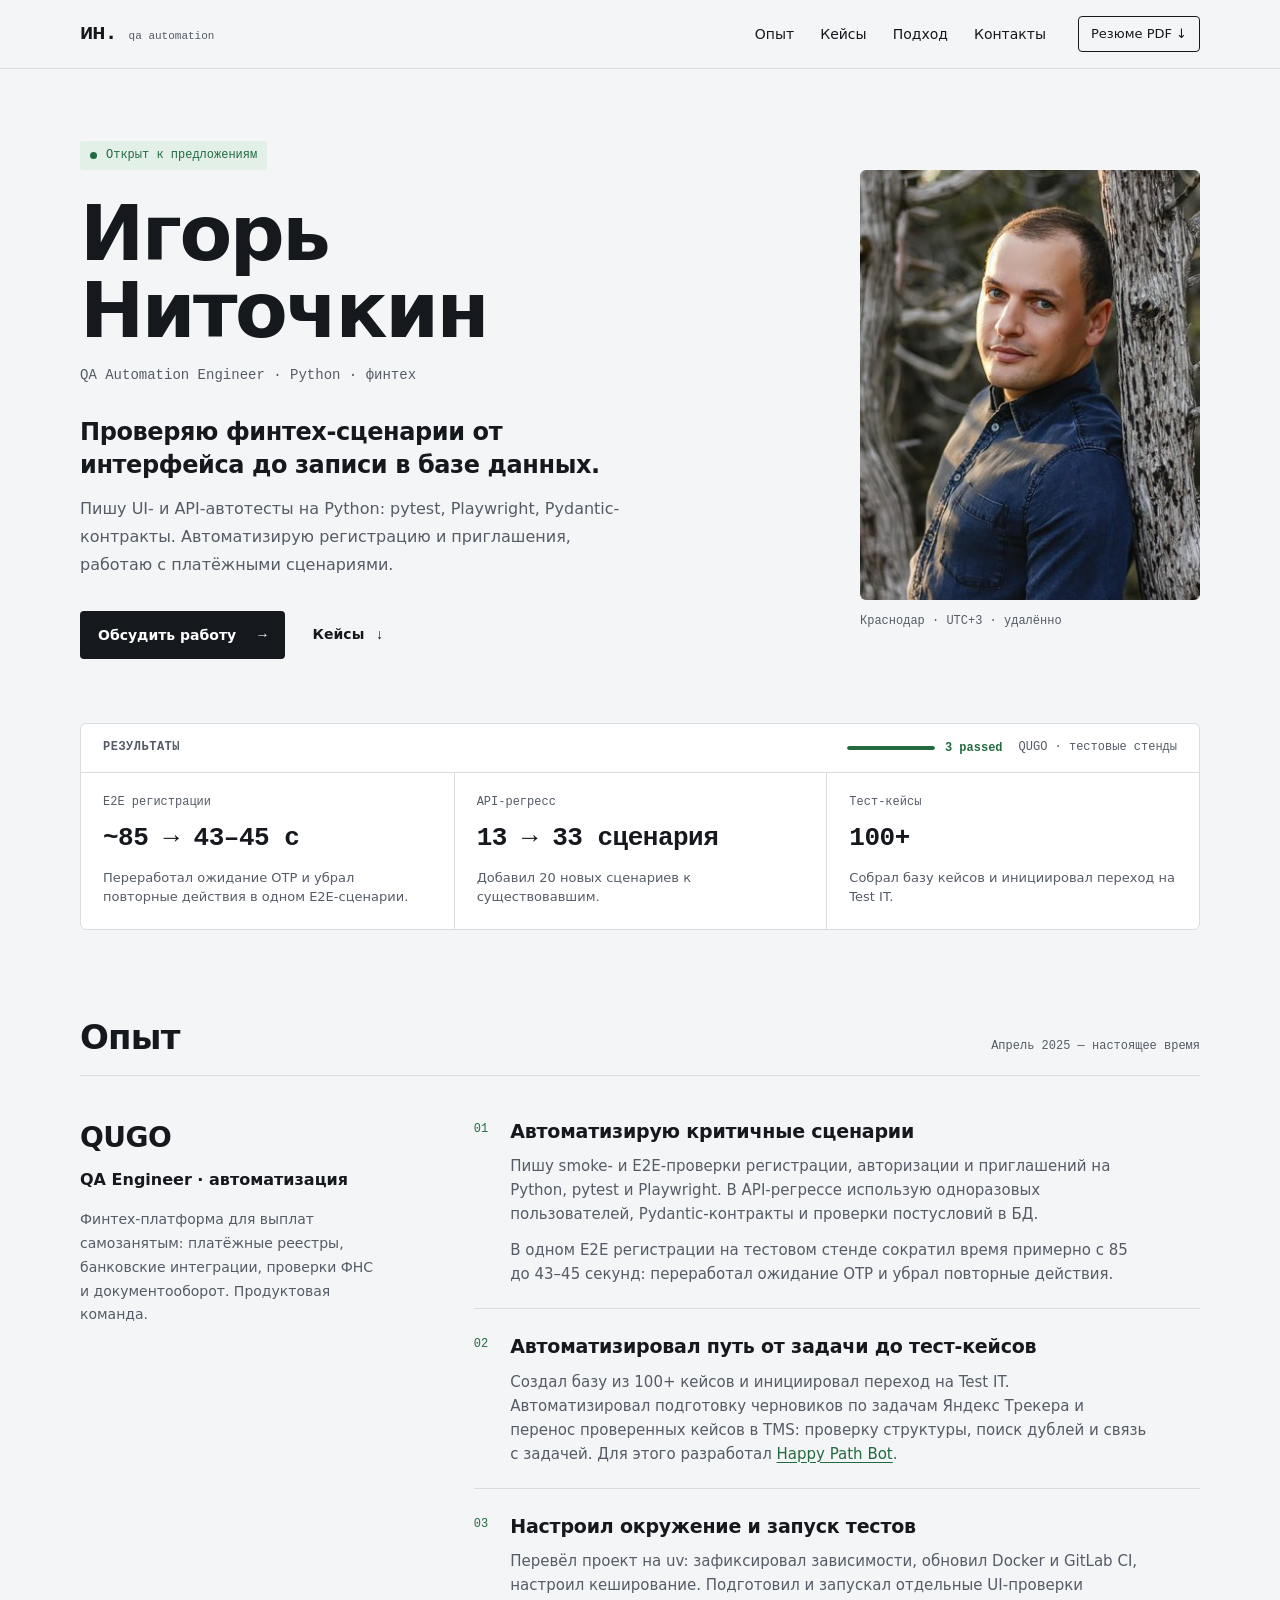
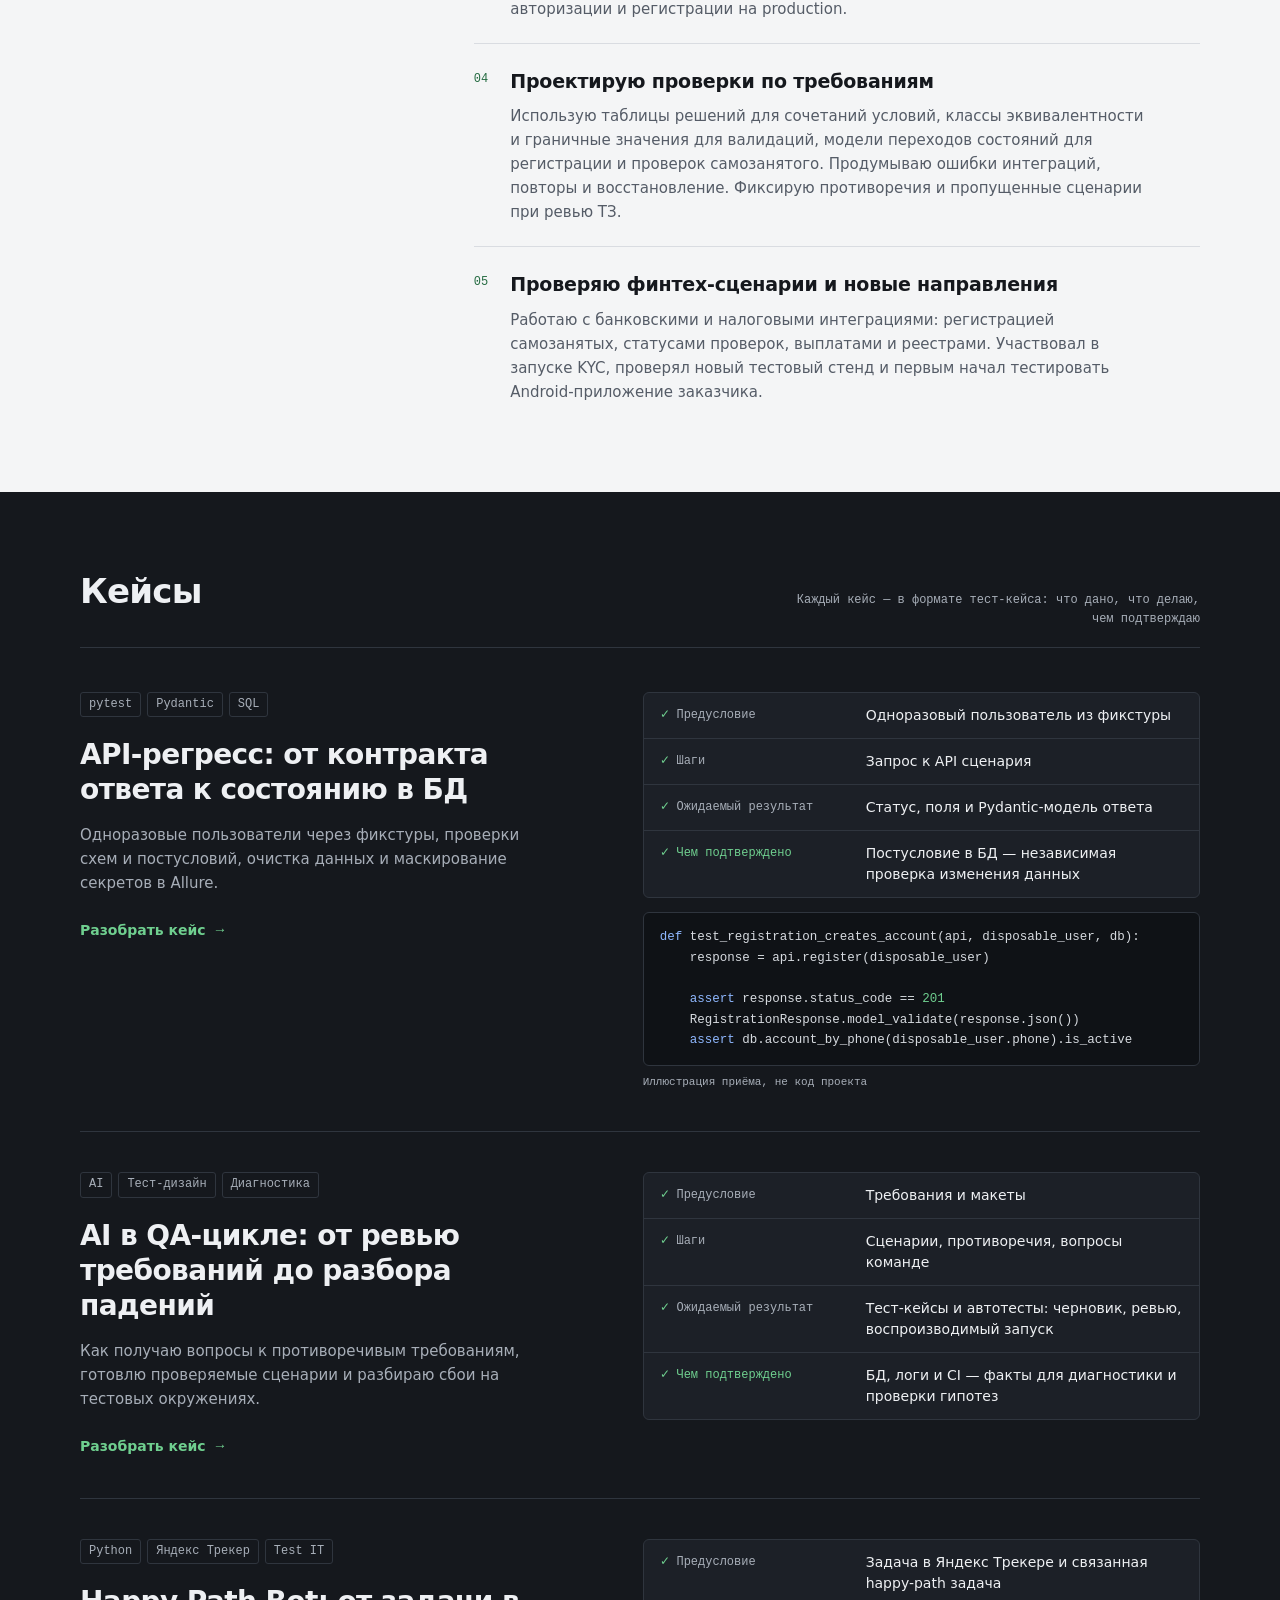
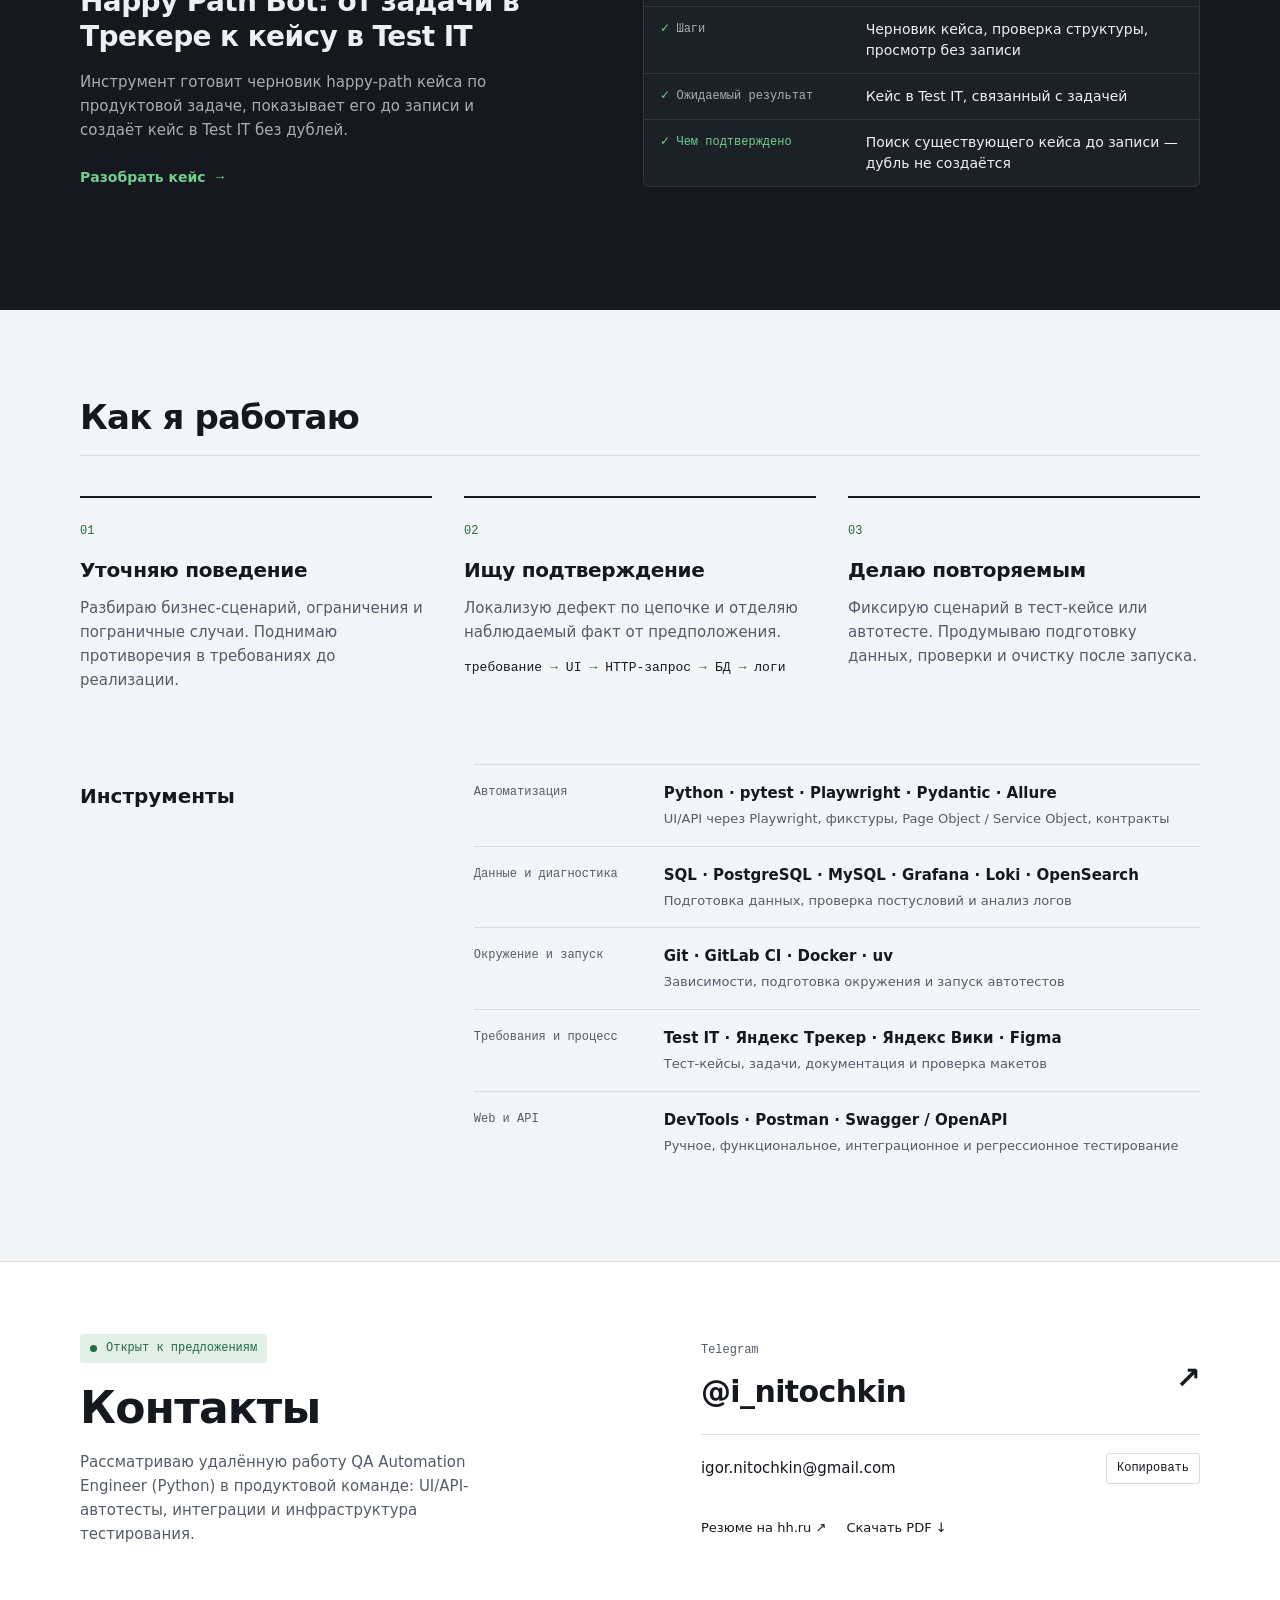
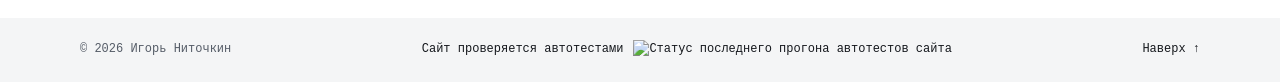
==== commit 35586cf2: "Добавил анимацию прогона и выровнял подписи тест-кейсов" ====
--- a/index.html
+++ b/index.html
@@ -12,8 +12,8 @@
   <meta property="og:image" content="https://igornitqa.github.io/avatar.png">
   <link rel="canonical" href="https://igornitqa.github.io/">
   <link rel="icon" href="mark.svg" type="image/svg+xml">
-  <link rel="stylesheet" href="styles.css?v=20260926-3">
-  <script src="script.js" defer></script>
+  <link rel="stylesheet" href="styles.css?v=20260926-4">
+  <script src="script.js?v=20260926-4" defer></script>
   <title>Игорь Ниточкин · QA Automation Engineer (Python)</title>
 </head>
 <body>
@@ -21,7 +21,7 @@
   <header class="site-header"><div class="wrap header-inner">
     <a class="brand" href="#main" aria-label="Игорь Ниточкин, на главную"><span class="brand-mark">ин.</span><span>qa automation</span></a>
     <button class="menu-toggle" type="button" aria-expanded="false" aria-controls="main-nav">Меню <span aria-hidden="true">+</span></button>
-    <nav id="main-nav" aria-label="Основная навигация"><a href="#experience">Опыт</a><a href="#case">Кейсы</a><a href="#approach">Подход</a><a href="#contact">Контакты</a><a class="nav-download" href="resume.pdf?v=20260915-5" download="Igor-Nitochkin-QA.pdf">Резюме PDF <span aria-hidden="true">↓</span></a></nav>
+    <nav id="main-nav" aria-label="Основная навигация"><a href="#experience">Опыт</a><a href="#case">Кейсы</a><a href="#approach">Подход</a><a href="#contact">Контакты</a><a class="nav-download" href="resume.pdf?v=20260915-5" download="Igor-Nitochkin-QA.pdf">Резюме PDF <span aria-hidden="true">↓︎</span></a></nav>
   </div></header>
   <main id="main">
     <section class="hero wrap" aria-labelledby="hero-title">
@@ -30,8 +30,8 @@
         <h1 id="hero-title">Игорь Ниточкин</h1>
         <p class="hero-role">QA Automation Engineer · Python · финтех</p>
         <p class="hero-statement">Проверяю финтех-сценарии от интерфейса до записи в базе данных.</p>
-        <p class="hero-description">Пишу UI/API-автотесты на Python: pytest, Playwright, проверки контрактов и состояния в БД. Автоматизирую регистрацию и приглашения, работаю с платёжными сценариями.</p>
-        <div class="hero-actions"><a class="button" href="#contact">Обсудить работу <span aria-hidden="true">→</span></a><a class="text-link" href="#case">Кейсы <span aria-hidden="true">↓</span></a></div>
+        <p class="hero-description">Пишу UI- и API-автотесты на Python: pytest, Playwright, Pydantic-контракты. Автоматизирую регистрацию и приглашения, работаю с платёжными сценариями.</p>
+        <div class="hero-actions"><a class="button" href="#contact">Обсудить работу <span aria-hidden="true">→︎</span></a><a class="text-link" href="#case">Кейсы <span aria-hidden="true">↓︎</span></a></div>
       </div>
       <figure class="hero-portrait">
         <img src="avatar.png" alt="Игорь Ниточкин" width="348" height="500" fetchpriority="high">
@@ -40,7 +40,7 @@
     </section>
 
     <section class="wrap run-summary" aria-labelledby="summary-title">
-      <div class="run-head"><h2 id="summary-title">Результаты</h2><span>QUGO · тестовые стенды</span></div>
+      <div class="run-head"><h2 id="summary-title">Результаты</h2><span class="run-state" aria-hidden="true"><span class="run-bar"><i></i></span><b>3 passed</b></span><span class="run-scope">QUGO · тестовые стенды</span></div>
       <dl class="run-rows">
         <div><dt>E2E регистрации</dt><dd><strong>~85 → 43–45 с</strong><span>Переработал ожидание OTP и убрал повторные действия в одном E2E-сценарии.</span></dd></div>
         <div><dt>API-регресс</dt><dd><strong>13 → 33 сценария</strong><span>Добавил 20 новых сценариев к существовавшим.</span></dd></div>
@@ -66,9 +66,9 @@
       <div class="section-head"><h2 id="case-title">Кейсы</h2><p>Каждый кейс — в формате тест-кейса: что дано, что делаю, чем подтверждаю</p></div>
 
       <a class="case-card" href="cases/api-regression.html">
-        <div class="case-copy"><div class="tags"><span>pytest</span><span>Pydantic</span><span>SQL</span></div><h3>API-регресс: от контракта ответа к состоянию в БД</h3><p>Одноразовые пользователи через фикстуры, проверки схем и постусловий, очистка данных и маскирование секретов в Allure.</p><span class="case-open">Разобрать кейс <span aria-hidden="true">→</span></span></div>
+        <div class="case-copy"><div class="tags"><span>pytest</span><span>Pydantic</span><span>SQL</span></div><h3>API-регресс: от контракта ответа к состоянию в БД</h3><p>Одноразовые пользователи через фикстуры, проверки схем и постусловий, очистка данных и маскирование секретов в Allure.</p><span class="case-open">Разобрать кейс <span aria-hidden="true">→︎</span></span></div>
         <div class="case-visual">
-          <dl class="tc"><div><dt>Предусловие</dt><dd>Одноразовый пользователь из фикстуры</dd></div><div><dt>Шаг</dt><dd>Запрос к API сценария</dd></div><div><dt>Ожидаемо</dt><dd>Статус, поля и Pydantic-модель ответа</dd></div><div><dt>Доказательство</dt><dd>Постусловие в БД — независимая проверка изменения данных</dd></div></dl>
+          <dl class="tc"><div><dt>Предусловие</dt><dd>Одноразовый пользователь из фикстуры</dd></div><div><dt>Шаги</dt><dd>Запрос к API сценария</dd></div><div><dt>Ожидаемый результат</dt><dd>Статус, поля и Pydantic-модель ответа</dd></div><div><dt>Чем подтверждено</dt><dd>Постусловие в БД — независимая проверка изменения данных</dd></div></dl>
           <figure class="snippet"><pre><code><span class="kw">def</span> test_registration_creates_account(api, disposable_user, db):
     response = api.register(disposable_user)
 
@@ -79,16 +79,16 @@
       </a>
 
       <a class="case-card" href="cases/ai-in-qa.html?v=20260915-5">
-        <div class="case-copy"><div class="tags"><span>AI</span><span>Тест-дизайн</span><span>Диагностика</span></div><h3>AI в QA-цикле: от ревью требований до разбора падений</h3><p>Как получаю вопросы к противоречивым требованиям, готовлю проверяемые сценарии и разбираю сбои на тестовых окружениях.</p><span class="case-open">Разобрать кейс <span aria-hidden="true">→</span></span></div>
+        <div class="case-copy"><div class="tags"><span>AI</span><span>Тест-дизайн</span><span>Диагностика</span></div><h3>AI в QA-цикле: от ревью требований до разбора падений</h3><p>Как получаю вопросы к противоречивым требованиям, готовлю проверяемые сценарии и разбираю сбои на тестовых окружениях.</p><span class="case-open">Разобрать кейс <span aria-hidden="true">→︎</span></span></div>
         <div class="case-visual">
-          <dl class="tc"><div><dt>Вход</dt><dd>Требования и макеты</dd></div><div><dt>Шаг</dt><dd>Сценарии, противоречия, вопросы команде</dd></div><div><dt>Ожидаемо</dt><dd>Тест-кейсы и автотесты: черновик, ревью, воспроизводимый запуск</dd></div><div><dt>Доказательство</dt><dd>БД, логи и CI — факты для диагностики и проверки гипотез</dd></div></dl>
+          <dl class="tc"><div><dt>Предусловие</dt><dd>Требования и макеты</dd></div><div><dt>Шаги</dt><dd>Сценарии, противоречия, вопросы команде</dd></div><div><dt>Ожидаемый результат</dt><dd>Тест-кейсы и автотесты: черновик, ревью, воспроизводимый запуск</dd></div><div><dt>Чем подтверждено</dt><dd>БД, логи и CI — факты для диагностики и проверки гипотез</dd></div></dl>
         </div>
       </a>
 
       <a class="case-card" href="cases/happy-path-bot.html">
-        <div class="case-copy"><div class="tags"><span>Python</span><span>Яндекс Трекер</span><span>Test IT</span></div><h3>Happy Path Bot: от задачи в Трекере к кейсу в Test IT</h3><p>Инструмент готовит черновик happy-path кейса по продуктовой задаче, показывает его до записи и создаёт кейс в Test IT без дублей.</p><span class="case-open">Разобрать кейс <span aria-hidden="true">→</span></span></div>
+        <div class="case-copy"><div class="tags"><span>Python</span><span>Яндекс Трекер</span><span>Test IT</span></div><h3>Happy Path Bot: от задачи в Трекере к кейсу в Test IT</h3><p>Инструмент готовит черновик happy-path кейса по продуктовой задаче, показывает его до записи и создаёт кейс в Test IT без дублей.</p><span class="case-open">Разобрать кейс <span aria-hidden="true">→︎</span></span></div>
         <div class="case-visual">
-          <dl class="tc"><div><dt>Вход</dt><dd>Задача в Яндекс Трекере и связанная happy-path задача</dd></div><div><dt>Шаг</dt><dd>Черновик кейса, проверка структуры, просмотр без записи</dd></div><div><dt>Ожидаемо</dt><dd>Кейс в Test IT, связанный с задачей</dd></div><div><dt>Доказательство</dt><dd>Поиск существующего кейса до записи — дубль не создаётся</dd></div></dl>
+          <dl class="tc"><div><dt>Предусловие</dt><dd>Задача в Яндекс Трекере и связанная happy-path задача</dd></div><div><dt>Шаги</dt><dd>Черновик кейса, проверка структуры, просмотр без записи</dd></div><div><dt>Ожидаемый результат</dt><dd>Кейс в Test IT, связанный с задачей</dd></div><div><dt>Чем подтверждено</dt><dd>Поиск существующего кейса до записи — дубль не создаётся</dd></div></dl>
         </div>
       </a>
     </div></section>
@@ -111,7 +111,7 @@
 
     <section class="contact-section" id="contact" aria-labelledby="contact-title"><div class="wrap contact">
       <div><p class="status"><span class="status-dot" aria-hidden="true"></span>Открыт к предложениям</p><h2 id="contact-title">Контакты</h2><p class="contact-description">Рассматриваю удалённую работу QA Automation Engineer (Python) в продуктовой команде: UI/API-автотесты, интеграции и инфраструктура тестирования.</p></div>
-      <div class="contact-links"><a class="contact-primary" href="https://t.me/i_nitochkin" target="_blank" rel="noopener noreferrer"><span><small>Telegram</small>@i_nitochkin</span><span aria-hidden="true">↗</span></a><div class="email-row"><a href="mailto:igor.nitochkin@gmail.com">igor.nitochkin@gmail.com</a><button class="copy-email" type="button" data-copy-email="igor.nitochkin@gmail.com" aria-label="Скопировать email">Копировать</button></div><p class="copy-status" role="status" aria-live="polite"></p><div class="contact-secondary"><a href="https://hh.ru/resume/306d67f1ff0e94d76b0039ed1f4e475a566e42" target="_blank" rel="noopener noreferrer">Резюме на hh.ru ↗</a><a href="resume.pdf?v=20260915-5" download="Igor-Nitochkin-QA.pdf">Скачать PDF ↓</a></div></div>
+      <div class="contact-links"><a class="contact-primary" href="https://t.me/i_nitochkin" target="_blank" rel="noopener noreferrer"><span><small>Telegram</small>@i_nitochkin</span><span aria-hidden="true">↗︎</span></a><div class="email-row"><a href="mailto:igor.nitochkin@gmail.com">igor.nitochkin@gmail.com</a><button class="copy-email" type="button" data-copy-email="igor.nitochkin@gmail.com" aria-label="Скопировать email">Копировать</button></div><p class="copy-status" role="status" aria-live="polite"></p><div class="contact-secondary"><a href="https://hh.ru/resume/306d67f1ff0e94d76b0039ed1f4e475a566e42" target="_blank" rel="noopener noreferrer">Резюме на hh.ru ↗</a><a href="resume.pdf?v=20260915-5" download="Igor-Nitochkin-QA.pdf">Скачать PDF ↓</a></div></div>
     </div></section>
   </main>
   <footer class="site-footer wrap"><p>© <span data-year>2026</span> Игорь Ниточкин</p><a class="ci-link" href="https://github.com/IgornitQA/IgornitQA.github.io/actions/workflows/site-tests.yml" target="_blank" rel="noopener noreferrer"><span>Сайт проверяется автотестами</span><img src="https://github.com/IgornitQA/IgornitQA.github.io/actions/workflows/site-tests.yml/badge.svg" alt="Статус последнего прогона автотестов сайта" height="20"></a><a href="#main">Наверх ↑</a></footer>
--- a/styles.css
+++ b/styles.css
@@ -51,6 +51,7 @@
 .button{display:inline-flex;align-items:center;gap:22px;background:var(--ink);color:#fff;padding:13px 18px;border-radius:4px;font-size:14px;font-weight:600;transition:background .18s}
 .button:hover{background:var(--pass)}
 .text-link{font-weight:600}
+.text-link span,.button span,.case-open>span{font-family:var(--mono)}
 .text-link span{margin-left:6px}
 .hero-portrait{width:100%;max-width:340px;margin-left:auto}
 .hero-portrait img{width:100%;height:430px;object-fit:cover;object-position:center;border-radius:6px;background:#dde0e4}
@@ -61,6 +62,12 @@
 .run-head{display:flex;justify-content:space-between;align-items:baseline;gap:16px;padding:14px 22px;border-bottom:1px solid var(--line)}
 .run-head h2{font-family:var(--mono);font-size:12px;font-weight:600;letter-spacing:.5px;text-transform:uppercase;color:var(--muted)}
 .run-head span{font-family:var(--mono);font-size:12px;color:var(--muted)}
+.run-head h2{margin-right:auto}
+.run-state{display:inline-flex;align-items:center;gap:10px}
+.run-state b{font-weight:600;color:var(--pass)}
+.run-bar{display:inline-block;width:88px;height:4px;border-radius:2px;background:var(--line);overflow:hidden}
+.run-bar i{display:block;height:100%;width:100%;background:var(--pass);border-radius:2px}
+.tc dt::before{content:"✓";display:inline-block;width:1.4em;color:var(--pass-on-dark)}
 .run-rows{display:grid;grid-template-columns:repeat(3,1fr)}
 .run-rows>div{padding:20px 22px 22px;border-left:1px solid var(--line)}
 .run-rows>div:first-child{border-left:0}
@@ -99,7 +106,7 @@
 .case-card:hover .case-open>span{transform:translateX(4px)}
 .case-card:hover h3{text-decoration:underline;text-underline-offset:5px;text-decoration-thickness:1px}
 .tc{border:1px solid var(--dark-line);border-radius:6px;background:var(--dark-2)}
-.tc>div{display:grid;grid-template-columns:132px 1fr;gap:16px;padding:12px 16px;border-top:1px solid var(--dark-line)}
+.tc>div{display:grid;grid-template-columns:190px 1fr;gap:16px;padding:12px 16px;border-top:1px solid var(--dark-line)}
 .tc>div:first-child{border-top:0}
 .tc dt{font-family:var(--mono);font-size:12px;color:var(--dark-muted);padding-top:1px}
 .tc dd{font-size:14px;line-height:1.5}
@@ -237,4 +244,27 @@
  .contact h2{font-size:34px}.contact-primary{font-size:24px}.email-row{font-size:14px}
  .case-hero{padding:30px 0}.case-hero h1{font-size:34px;letter-spacing:-1px}.case-lead{font-size:15px}.case-metrics{grid-template-columns:1fr}.case-metrics>div{border-left:0;border-top:1px solid var(--line)}.case-metrics>div:first-child{border-top:0}.case-metrics strong{font-size:30px}.article-layout{padding-bottom:50px}.case-article h2{font-size:24px}.case-article p,.case-article li{font-size:15px}.case-table{font-size:12px}.case-table th,.case-table td{padding:10px 7px}.test-flow{grid-template-columns:1fr}.case-numbers{font-size:52px}.case-end{flex-direction:column;align-items:flex-start}
 }
+/* Движение: включается классом .motion (script.js), только без prefers-reduced-motion */
+@keyframes pulse{0%{box-shadow:0 0 0 0 rgba(35,106,64,.45)}70%{box-shadow:0 0 0 7px rgba(35,106,64,0)}100%{box-shadow:0 0 0 0 rgba(35,106,64,0)}}
+.motion .status-dot{animation:pulse 2.4s ease-out infinite}
+.motion .run-bar i{width:0;transition:width 1.4s cubic-bezier(.3,.7,.3,1)}
+.motion .run-summary.is-run .run-bar i{width:100%}
+.motion .run-rows>div{opacity:0;transform:translateY(8px);transition:opacity .45s ease,transform .45s ease}
+.motion .run-summary.is-run .run-rows>div{opacity:1;transform:none}
+.motion .run-summary.is-run .run-rows>div:nth-child(1){transition-delay:.35s}
+.motion .run-summary.is-run .run-rows>div:nth-child(2){transition-delay:.75s}
+.motion .run-summary.is-run .run-rows>div:nth-child(3){transition-delay:1.15s}
+.motion .tc dt::before{opacity:0;transform:scale(.4);transition:opacity .3s ease,transform .3s ease}
+.motion .tc>div{transition:background .4s ease}
+.motion .tc.is-run dt::before{opacity:1;transform:none}
+.motion .tc.is-run>div:nth-child(1) dt::before{transition-delay:.15s}
+.motion .tc.is-run>div:nth-child(2) dt::before{transition-delay:.45s}
+.motion .tc.is-run>div:nth-child(3) dt::before{transition-delay:.75s}
+.motion .tc.is-run>div:nth-child(4) dt::before{transition-delay:1.05s}
+.motion .chain li{transition:color .35s ease}
+.motion .chain:not(.is-run) li{color:var(--muted)}
+.motion .chain.is-run li:nth-child(2){transition-delay:.3s}
+.motion .chain.is-run li:nth-child(3){transition-delay:.6s}
+.motion .chain.is-run li:nth-child(4){transition-delay:.9s}
+.motion .chain.is-run li:nth-child(5){transition-delay:1.2s}
 @media(prefers-reduced-motion:reduce){html{scroll-behavior:auto}*{transition:none!important}}
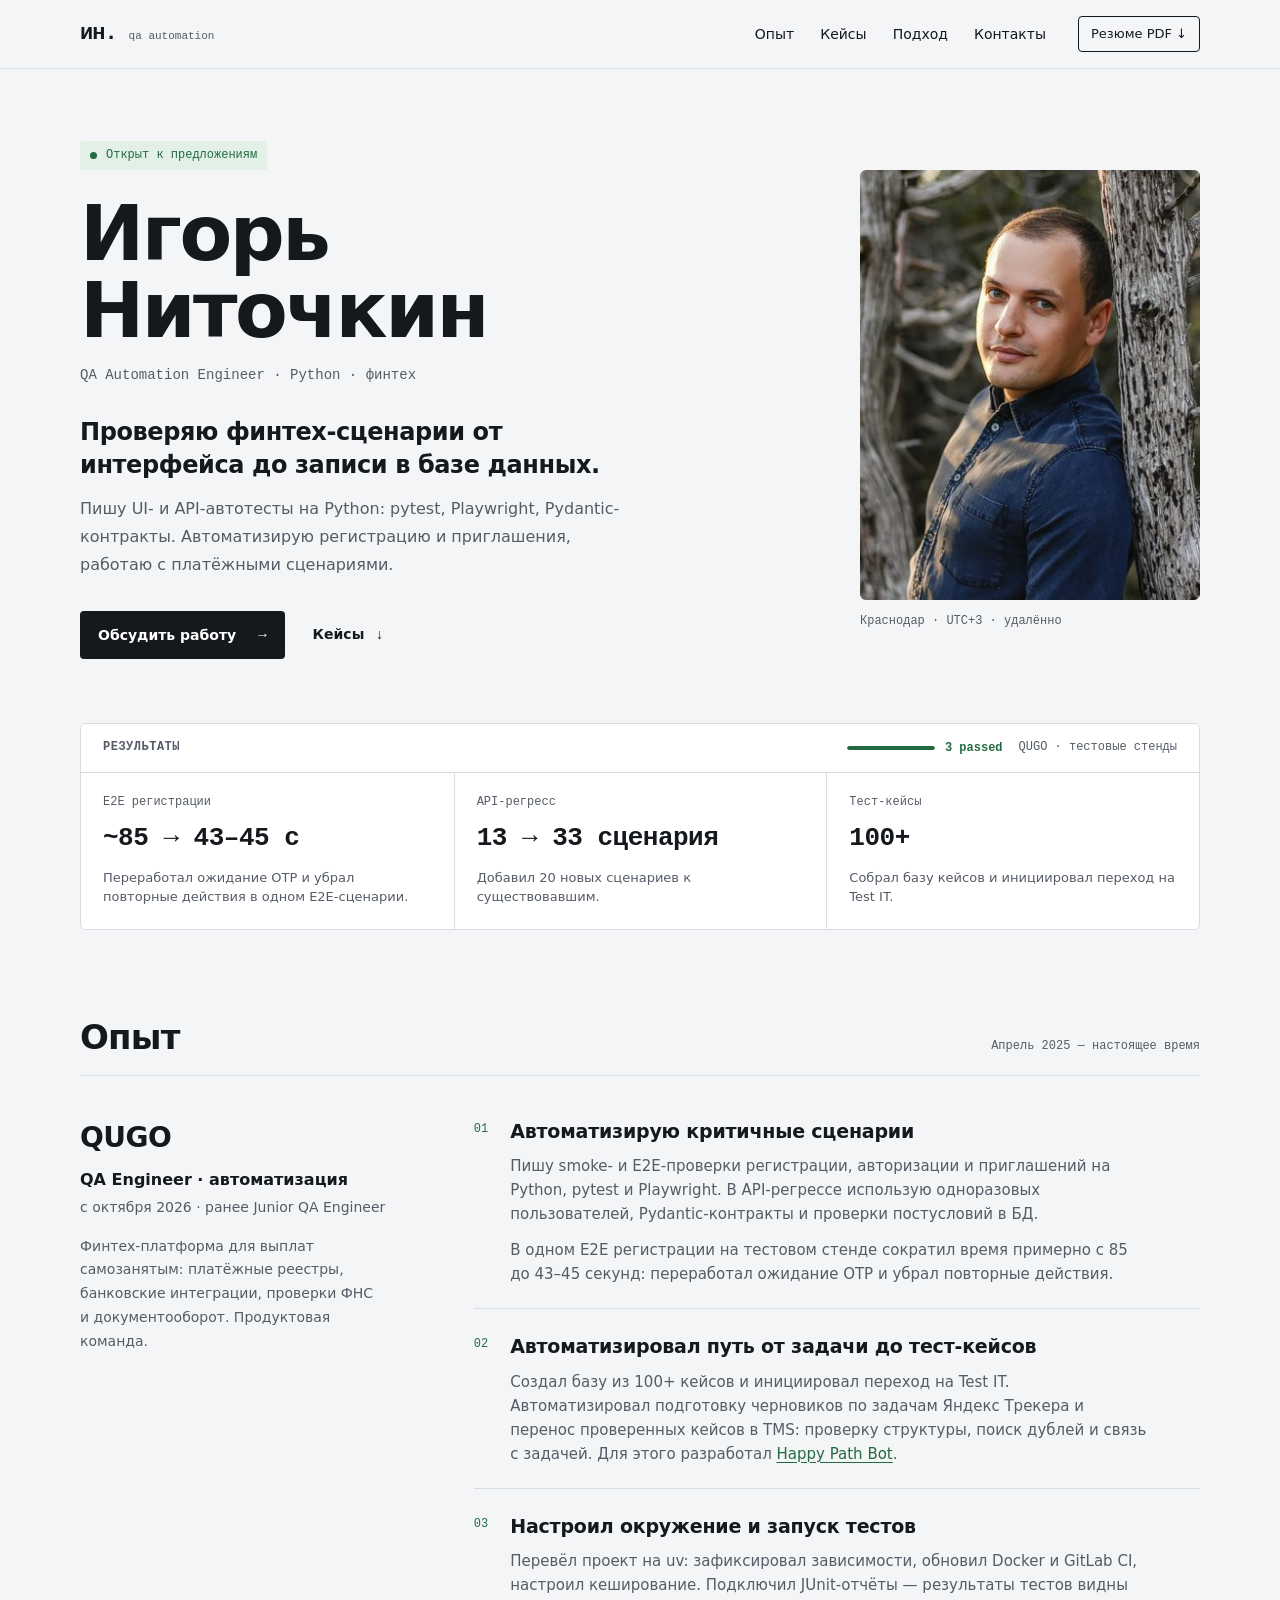
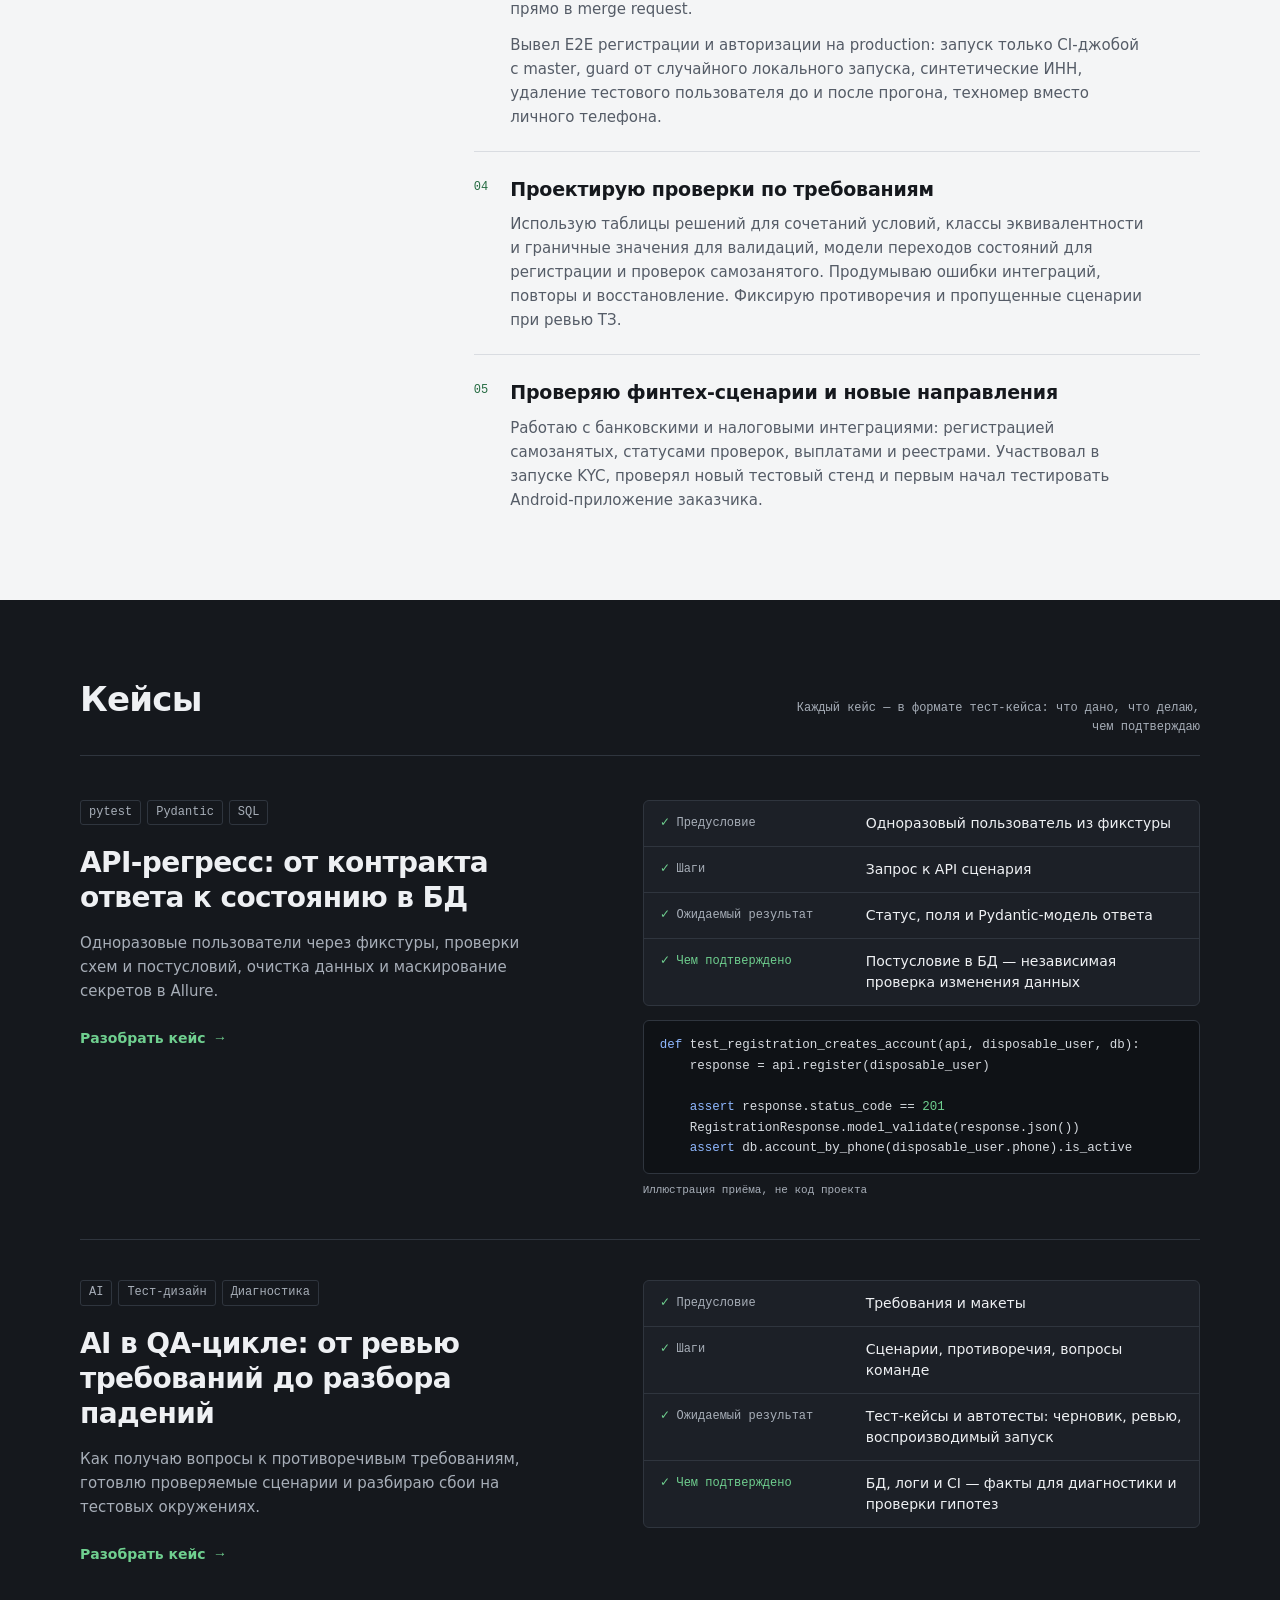
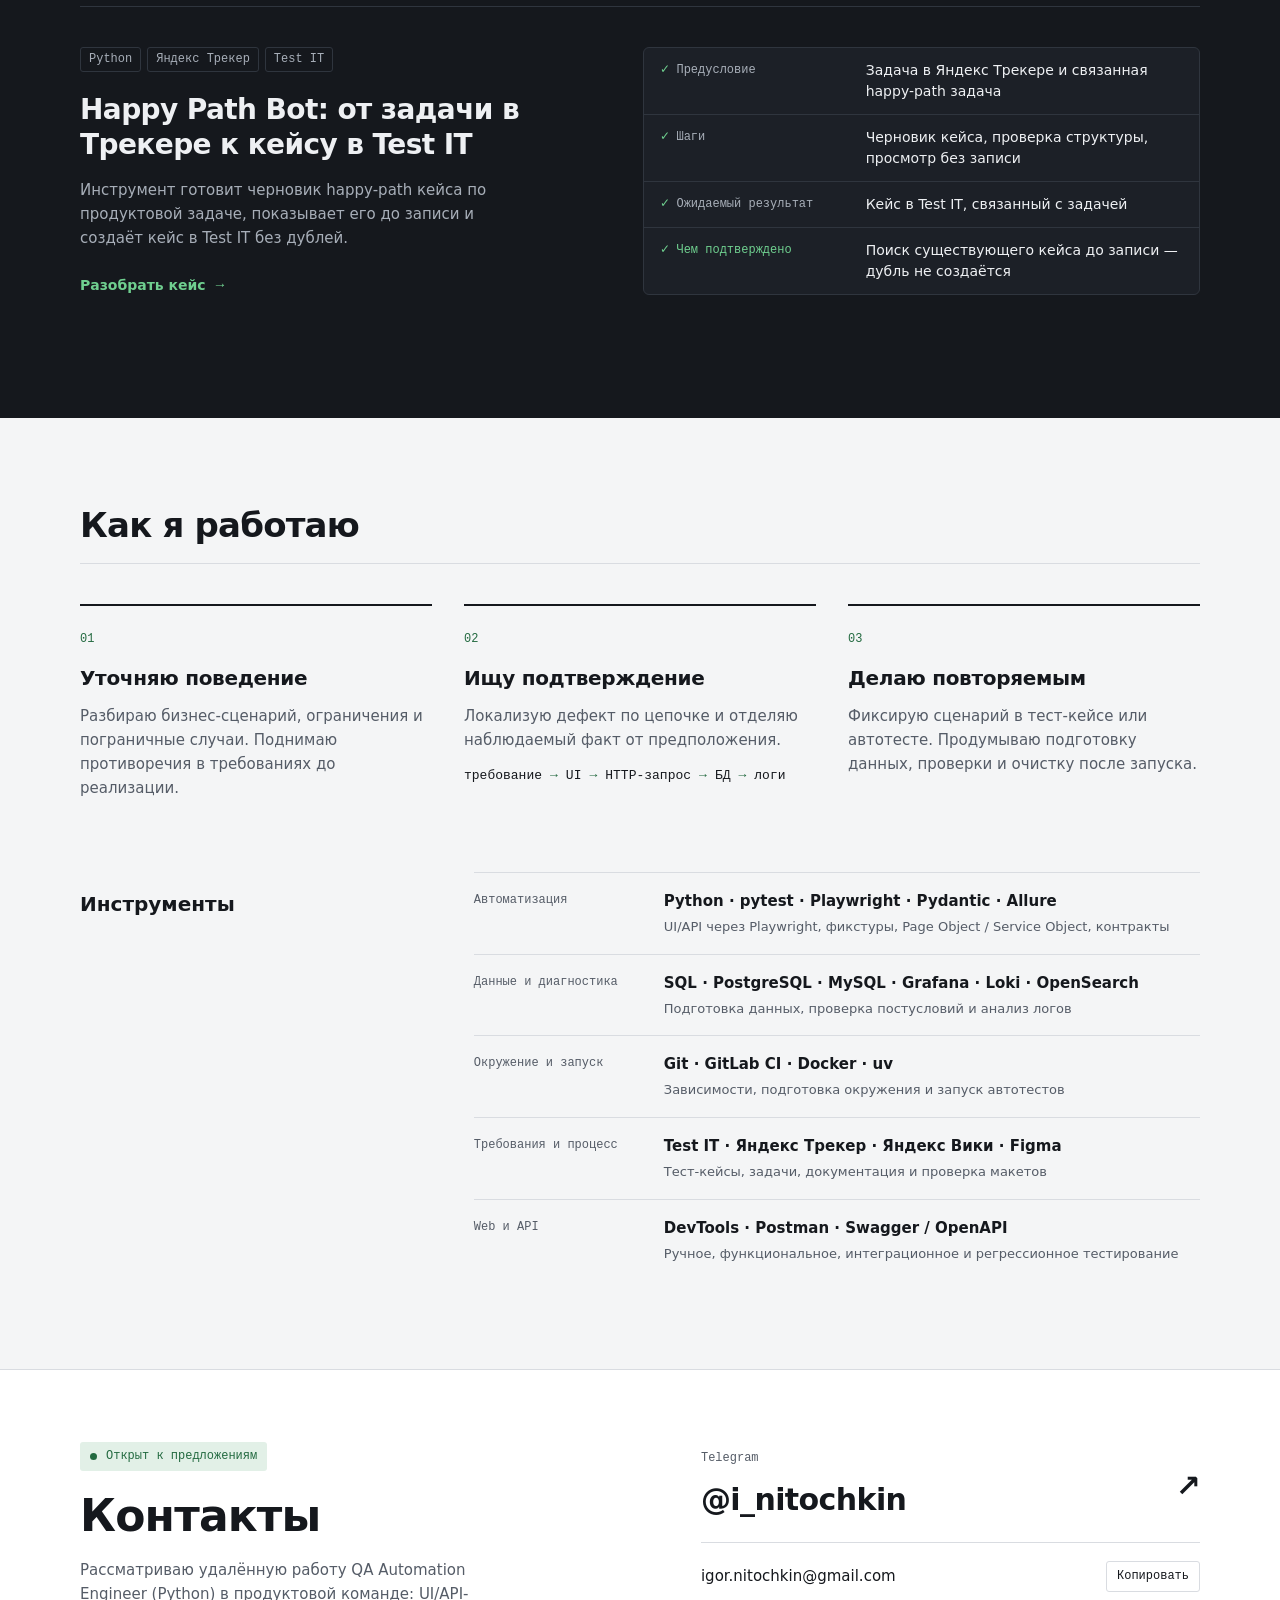
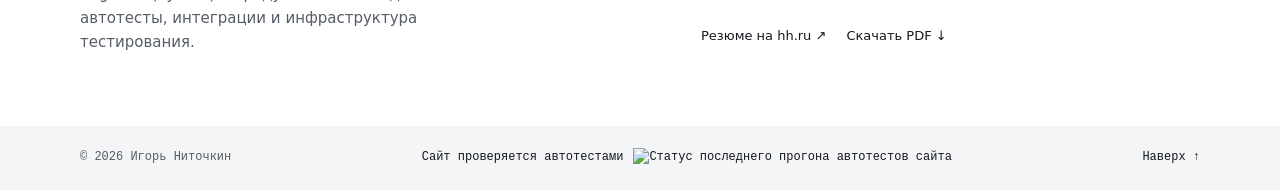
==== commit ab8b1170: "Обновил резюме: повышение до QA Engineer, прод-прогон регистрации и JUnit в CI; добавил генератор PD" ====
--- a/index.html
+++ b/index.html
@@ -21,7 +21,7 @@
   <header class="site-header"><div class="wrap header-inner">
     <a class="brand" href="#main" aria-label="Игорь Ниточкин, на главную"><span class="brand-mark">ин.</span><span>qa automation</span></a>
     <button class="menu-toggle" type="button" aria-expanded="false" aria-controls="main-nav">Меню <span aria-hidden="true">+</span></button>
-    <nav id="main-nav" aria-label="Основная навигация"><a href="#experience">Опыт</a><a href="#case">Кейсы</a><a href="#approach">Подход</a><a href="#contact">Контакты</a><a class="nav-download" href="resume.pdf?v=20260915-5" download="Igor-Nitochkin-QA.pdf">Резюме PDF <span aria-hidden="true">↓︎</span></a></nav>
+    <nav id="main-nav" aria-label="Основная навигация"><a href="#experience">Опыт</a><a href="#case">Кейсы</a><a href="#approach">Подход</a><a href="#contact">Контакты</a><a class="nav-download" href="resume.pdf?v=20261008-1" download="Igor-Nitochkin-QA.pdf">Резюме PDF <span aria-hidden="true">↓︎</span></a></nav>
   </div></header>
   <main id="main">
     <section class="hero wrap" aria-labelledby="hero-title">
@@ -51,11 +51,11 @@
     <section class="wrap section" id="experience" aria-labelledby="experience-title">
       <div class="section-head"><h2 id="experience-title">Опыт</h2><p>Апрель 2025 — настоящее время</p></div>
       <div class="experience-layout">
-        <div class="company"><h3>QUGO</h3><p class="role">QA Engineer · автоматизация</p><p class="company-description">Финтех-платформа для выплат самозанятым: платёжные реестры, банковские интеграции, проверки ФНС и документооборот. Продуктовая команда.</p></div>
+        <div class="company"><h3>QUGO</h3><p class="role">QA Engineer · автоматизация</p><p class="role-history">с октября 2026 · ранее Junior QA Engineer</p><p class="company-description">Финтех-платформа для выплат самозанятым: платёжные реестры, банковские интеграции, проверки ФНС и документооборот. Продуктовая команда.</p></div>
         <div class="achievement-list">
           <article><span class="item-number">01</span><div><h3>Автоматизирую критичные сценарии</h3><p>Пишу smoke- и E2E-проверки регистрации, авторизации и приглашений на Python, pytest и Playwright. В API-регрессе использую одноразовых пользователей, Pydantic-контракты и проверки постусловий в БД.</p><p>В одном E2E регистрации на тестовом стенде сократил время примерно с 85 до 43–45 секунд: переработал ожидание OTP и убрал повторные действия.</p></div></article>
           <article><span class="item-number">02</span><div><h3>Автоматизировал путь от задачи до тест-кейсов</h3><p>Создал базу из 100+ кейсов и инициировал переход на Test IT. Автоматизировал подготовку черновиков по задачам Яндекс Трекера и перенос проверенных кейсов в TMS: проверку структуры, поиск дублей и связь с задачей. Для этого разработал <a href="cases/happy-path-bot.html">Happy Path Bot</a>.</p></div></article>
-          <article><span class="item-number">03</span><div><h3>Настроил окружение и запуск тестов</h3><p>Перевёл проект на uv: зафиксировал зависимости, обновил Docker и GitLab CI, настроил кеширование. Подготовил и запускал отдельные UI-проверки авторизации и регистрации на production.</p></div></article>
+          <article><span class="item-number">03</span><div><h3>Настроил окружение и запуск тестов</h3><p>Перевёл проект на uv: зафиксировал зависимости, обновил Docker и GitLab CI, настроил кеширование. Подключил JUnit-отчёты — результаты тестов видны прямо в merge request.</p><p>Вывел E2E регистрации и авторизации на production: запуск только CI-джобой с master, guard от случайного локального запуска, синтетические ИНН, удаление тестового пользователя до и после прогона, техномер вместо личного телефона.</p></div></article>
           <article><span class="item-number">04</span><div><h3>Проектирую проверки по требованиям</h3><p>Использую таблицы решений для сочетаний условий, классы эквивалентности и граничные значения для валидаций, модели переходов состояний для регистрации и проверок самозанятого. Продумываю ошибки интеграций, повторы и восстановление. Фиксирую противоречия и пропущенные сценарии при ревью ТЗ.</p></div></article>
           <article><span class="item-number">05</span><div><h3>Проверяю финтех-сценарии и новые направления</h3><p>Работаю с банковскими и налоговыми интеграциями: регистрацией самозанятых, статусами проверок, выплатами и реестрами. Участвовал в запуске KYC, проверял новый тестовый стенд и первым начал тестировать Android-приложение заказчика.</p></div></article>
         </div>
@@ -111,7 +111,7 @@
 
     <section class="contact-section" id="contact" aria-labelledby="contact-title"><div class="wrap contact">
       <div><p class="status"><span class="status-dot" aria-hidden="true"></span>Открыт к предложениям</p><h2 id="contact-title">Контакты</h2><p class="contact-description">Рассматриваю удалённую работу QA Automation Engineer (Python) в продуктовой команде: UI/API-автотесты, интеграции и инфраструктура тестирования.</p></div>
-      <div class="contact-links"><a class="contact-primary" href="https://t.me/i_nitochkin" target="_blank" rel="noopener noreferrer"><span><small>Telegram</small>@i_nitochkin</span><span aria-hidden="true">↗︎</span></a><div class="email-row"><a href="mailto:igor.nitochkin@gmail.com">igor.nitochkin@gmail.com</a><button class="copy-email" type="button" data-copy-email="igor.nitochkin@gmail.com" aria-label="Скопировать email">Копировать</button></div><p class="copy-status" role="status" aria-live="polite"></p><div class="contact-secondary"><a href="https://hh.ru/resume/306d67f1ff0e94d76b0039ed1f4e475a566e42" target="_blank" rel="noopener noreferrer">Резюме на hh.ru ↗</a><a href="resume.pdf?v=20260915-5" download="Igor-Nitochkin-QA.pdf">Скачать PDF ↓</a></div></div>
+      <div class="contact-links"><a class="contact-primary" href="https://t.me/i_nitochkin" target="_blank" rel="noopener noreferrer"><span><small>Telegram</small>@i_nitochkin</span><span aria-hidden="true">↗︎</span></a><div class="email-row"><a href="mailto:igor.nitochkin@gmail.com">igor.nitochkin@gmail.com</a><button class="copy-email" type="button" data-copy-email="igor.nitochkin@gmail.com" aria-label="Скопировать email">Копировать</button></div><p class="copy-status" role="status" aria-live="polite"></p><div class="contact-secondary"><a href="https://hh.ru/resume/306d67f1ff0e94d76b0039ed1f4e475a566e42" target="_blank" rel="noopener noreferrer">Резюме на hh.ru ↗</a><a href="resume.pdf?v=20261008-1" download="Igor-Nitochkin-QA.pdf">Скачать PDF ↓</a></div></div>
     </div></section>
   </main>
   <footer class="site-footer wrap"><p>© <span data-year>2026</span> Игорь Ниточкин</p><a class="ci-link" href="https://github.com/IgornitQA/IgornitQA.github.io/actions/workflows/site-tests.yml" target="_blank" rel="noopener noreferrer"><span>Сайт проверяется автотестами</span><img src="https://github.com/IgornitQA/IgornitQA.github.io/actions/workflows/site-tests.yml/badge.svg" alt="Статус последнего прогона автотестов сайта" height="20"></a><a href="#main">Наверх ↑</a></footer>
--- a/styles.css
+++ b/styles.css
@@ -79,6 +79,7 @@
 .experience-layout{display:grid;grid-template-columns:1fr 2.1fr;gap:48px}
 .company h3{font-size:28px;letter-spacing:-.5px;font-weight:700}
 .company .role{font-size:16px;font-weight:600;margin-top:6px}
+.company .role-history{font-size:14px;color:var(--muted);margin-top:4px}
 .company .company-description{font-size:14px;color:var(--muted);max-width:300px;margin-top:16px;line-height:1.7}
 .achievement-list article{display:flex;gap:22px;border-top:1px solid var(--line);padding:22px 0}
 .achievement-list article:first-child{padding-top:0;border-top:0}
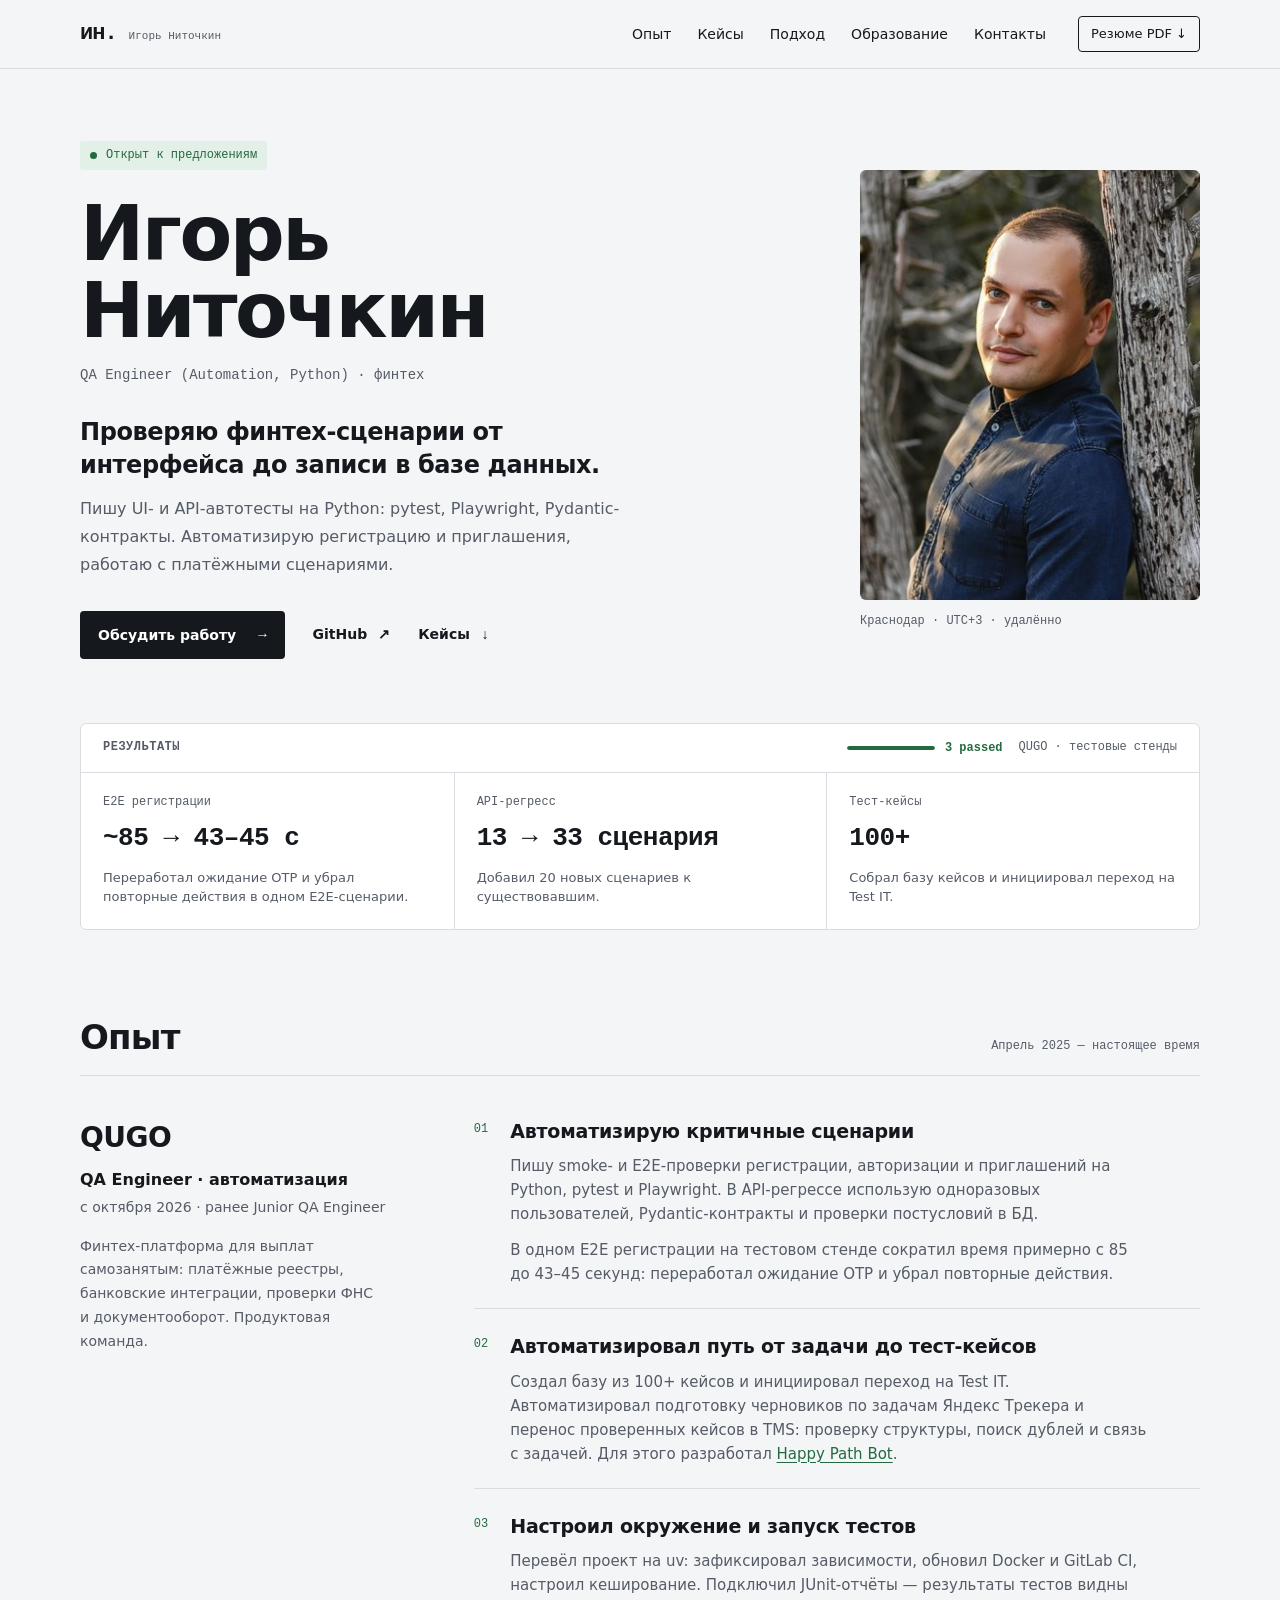
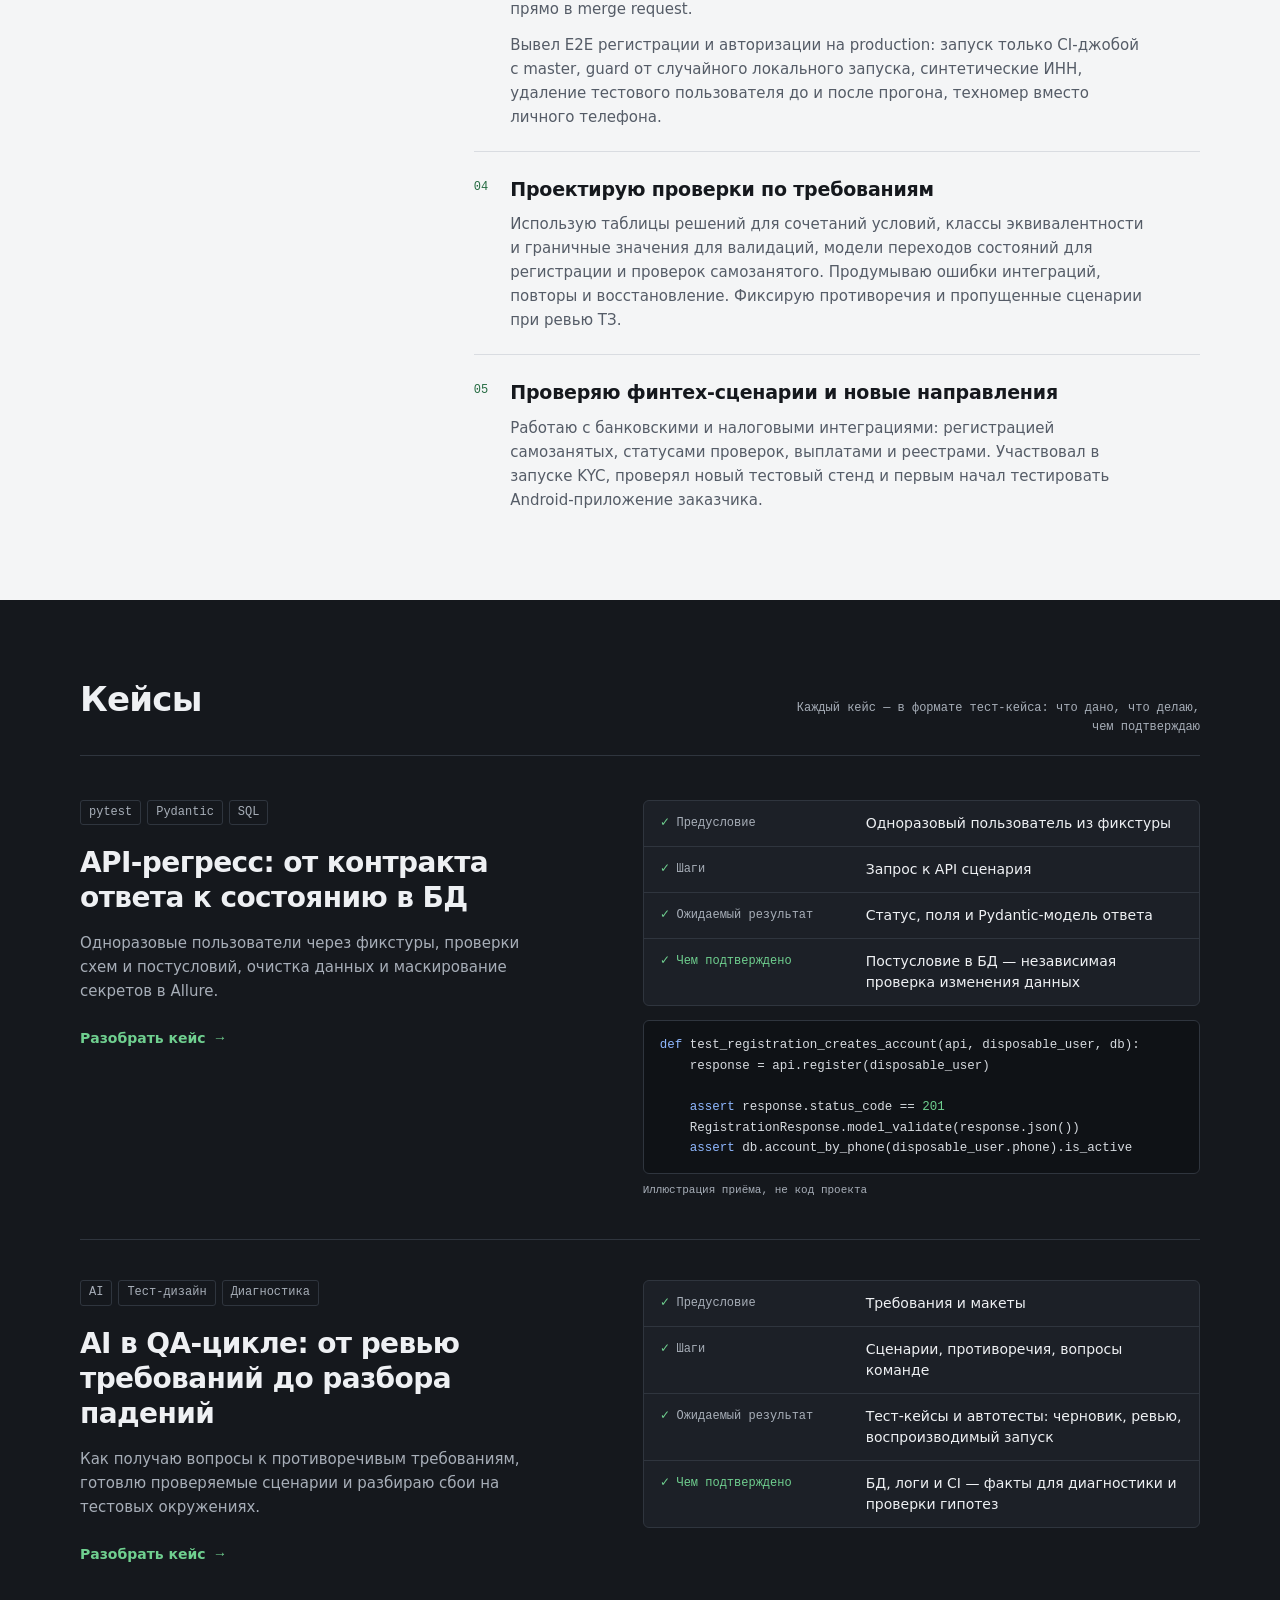
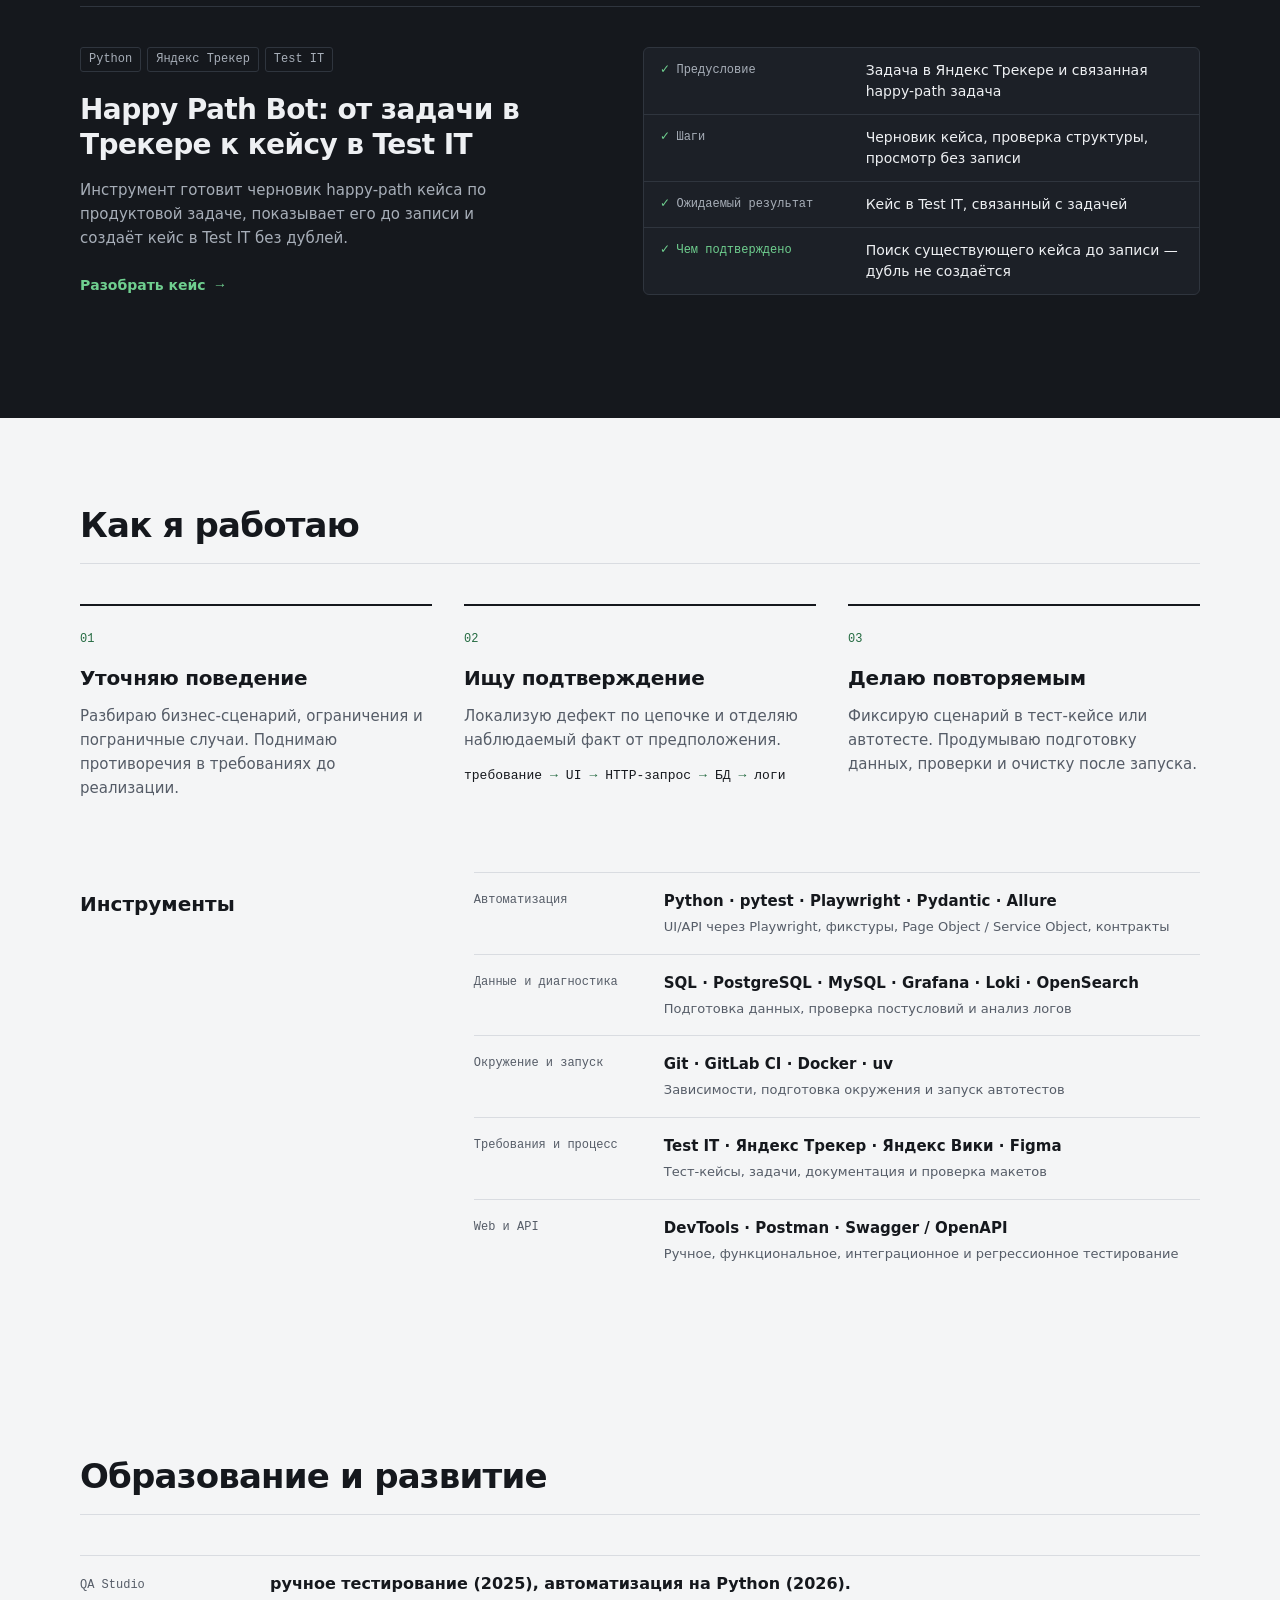
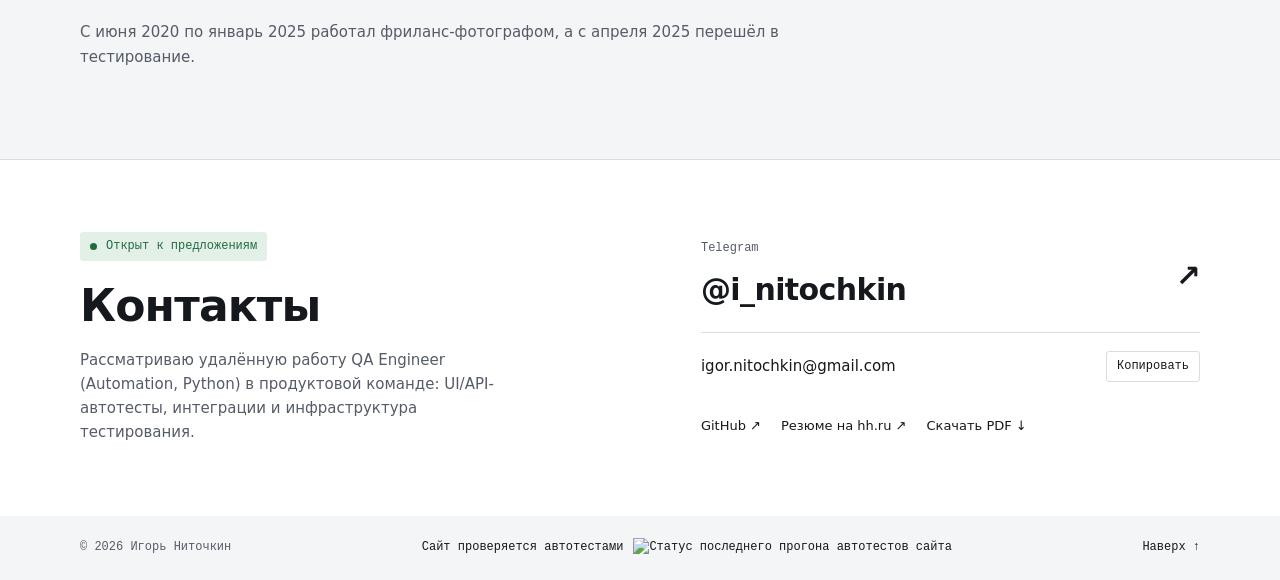
==== commit 52639ba3: "feat: согласовать должность и дополнить резюме Заголовок приведён к QA Engineer (Automation, Python)" ====
--- a/index.html
+++ b/index.html
@@ -3,35 +3,35 @@
 <head>
   <meta charset="utf-8">
   <meta name="viewport" content="width=device-width, initial-scale=1">
-  <meta name="description" content="Игорь Ниточкин — QA Automation Engineer (Python) в финтехе. UI/API-автотесты, pytest, Playwright, GitLab CI, контракты и проверки данных. Опыт и практические кейсы.">
+  <meta name="description" content="Игорь Ниточкин — QA Engineer (Automation, Python) в финтехе. UI/API-автотесты, pytest, Playwright, GitLab CI, контракты и проверки данных. Опыт и практические кейсы.">
   <meta name="theme-color" content="#f4f5f6">
-  <meta property="og:title" content="Игорь Ниточкин · QA Automation Engineer (Python)">
+  <meta property="og:title" content="Игорь Ниточкин · QA Engineer (Automation, Python)">
   <meta property="og:description" content="Проверяю финтех-сценарии от интерфейса до записи в базе данных. Python, pytest, Playwright, контракты API и проверки состояния в БД.">
   <meta property="og:type" content="website">
   <meta property="og:url" content="https://igornitqa.github.io/">
   <meta property="og:image" content="https://igornitqa.github.io/avatar.png">
   <link rel="canonical" href="https://igornitqa.github.io/">
   <link rel="icon" href="mark.svg" type="image/svg+xml">
-  <link rel="stylesheet" href="styles.css?v=20260926-4">
+  <link rel="stylesheet" href="styles.css?v=20261014-1">
   <script src="script.js?v=20260926-4" defer></script>
-  <title>Игорь Ниточкин · QA Automation Engineer (Python)</title>
+  <title>Игорь Ниточкин · QA Engineer (Automation, Python)</title>
 </head>
 <body>
   <a class="skip-link" href="#main">К содержимому</a>
   <header class="site-header"><div class="wrap header-inner">
-    <a class="brand" href="#main" aria-label="Игорь Ниточкин, на главную"><span class="brand-mark">ин.</span><span>qa automation</span></a>
+    <a class="brand" href="#main" aria-label="Игорь Ниточкин, на главную"><span class="brand-mark"><abbr title="Инициалы: Игорь Ниточкин">ин.</abbr></span><span>Игорь Ниточкин</span></a>
     <button class="menu-toggle" type="button" aria-expanded="false" aria-controls="main-nav">Меню <span aria-hidden="true">+</span></button>
-    <nav id="main-nav" aria-label="Основная навигация"><a href="#experience">Опыт</a><a href="#case">Кейсы</a><a href="#approach">Подход</a><a href="#contact">Контакты</a><a class="nav-download" href="resume.pdf?v=20261008-1" download="Igor-Nitochkin-QA.pdf">Резюме PDF <span aria-hidden="true">↓︎</span></a></nav>
+    <nav id="main-nav" aria-label="Основная навигация"><a href="#experience">Опыт</a><a href="#case">Кейсы</a><a href="#approach">Подход</a><a href="#education">Образование</a><a href="#contact">Контакты</a><a class="nav-download" href="resume.pdf?v=20261014-1" download="Igor-Nitochkin-QA.pdf">Резюме PDF <span aria-hidden="true">↓︎</span></a></nav>
   </div></header>
   <main id="main">
     <section class="hero wrap" aria-labelledby="hero-title">
       <div class="hero-copy">
         <p class="status"><span class="status-dot" aria-hidden="true"></span>Открыт к предложениям</p>
         <h1 id="hero-title">Игорь Ниточкин</h1>
-        <p class="hero-role">QA Automation Engineer · Python · финтех</p>
+        <p class="hero-role">QA Engineer (Automation, Python) · финтех</p>
         <p class="hero-statement">Проверяю финтех-сценарии от интерфейса до записи в базе данных.</p>
         <p class="hero-description">Пишу UI- и API-автотесты на Python: pytest, Playwright, Pydantic-контракты. Автоматизирую регистрацию и приглашения, работаю с платёжными сценариями.</p>
-        <div class="hero-actions"><a class="button" href="#contact">Обсудить работу <span aria-hidden="true">→︎</span></a><a class="text-link" href="#case">Кейсы <span aria-hidden="true">↓︎</span></a></div>
+        <div class="hero-actions"><a class="button" href="#contact">Обсудить работу <span aria-hidden="true">→︎</span></a><a class="text-link" href="https://github.com/IgornitQA" target="_blank" rel="noopener noreferrer">GitHub <span aria-hidden="true">↗︎</span></a><a class="text-link" href="#case">Кейсы <span aria-hidden="true">↓︎</span></a></div>
       </div>
       <figure class="hero-portrait">
         <img src="avatar.png" alt="Игорь Ниточкин" width="348" height="500" fetchpriority="high">
@@ -54,7 +54,7 @@
         <div class="company"><h3>QUGO</h3><p class="role">QA Engineer · автоматизация</p><p class="role-history">с октября 2026 · ранее Junior QA Engineer</p><p class="company-description">Финтех-платформа для выплат самозанятым: платёжные реестры, банковские интеграции, проверки ФНС и документооборот. Продуктовая команда.</p></div>
         <div class="achievement-list">
           <article><span class="item-number">01</span><div><h3>Автоматизирую критичные сценарии</h3><p>Пишу smoke- и E2E-проверки регистрации, авторизации и приглашений на Python, pytest и Playwright. В API-регрессе использую одноразовых пользователей, Pydantic-контракты и проверки постусловий в БД.</p><p>В одном E2E регистрации на тестовом стенде сократил время примерно с 85 до 43–45 секунд: переработал ожидание OTP и убрал повторные действия.</p></div></article>
-          <article><span class="item-number">02</span><div><h3>Автоматизировал путь от задачи до тест-кейсов</h3><p>Создал базу из 100+ кейсов и инициировал переход на Test IT. Автоматизировал подготовку черновиков по задачам Яндекс Трекера и перенос проверенных кейсов в TMS: проверку структуры, поиск дублей и связь с задачей. Для этого разработал <a href="cases/happy-path-bot.html">Happy Path Bot</a>.</p></div></article>
+          <article><span class="item-number">02</span><div><h3>Автоматизировал путь от задачи до тест-кейсов</h3><p>Создал базу из 100+ кейсов и инициировал переход на Test IT. Автоматизировал подготовку черновиков по задачам Яндекс Трекера и перенос проверенных кейсов в TMS: проверку структуры, поиск дублей и связь с задачей. Для этого разработал <a href="cases/happy-path-bot.html?v=20261014-1">Happy Path Bot</a>.</p></div></article>
           <article><span class="item-number">03</span><div><h3>Настроил окружение и запуск тестов</h3><p>Перевёл проект на uv: зафиксировал зависимости, обновил Docker и GitLab CI, настроил кеширование. Подключил JUnit-отчёты — результаты тестов видны прямо в merge request.</p><p>Вывел E2E регистрации и авторизации на production: запуск только CI-джобой с master, guard от случайного локального запуска, синтетические ИНН, удаление тестового пользователя до и после прогона, техномер вместо личного телефона.</p></div></article>
           <article><span class="item-number">04</span><div><h3>Проектирую проверки по требованиям</h3><p>Использую таблицы решений для сочетаний условий, классы эквивалентности и граничные значения для валидаций, модели переходов состояний для регистрации и проверок самозанятого. Продумываю ошибки интеграций, повторы и восстановление. Фиксирую противоречия и пропущенные сценарии при ревью ТЗ.</p></div></article>
           <article><span class="item-number">05</span><div><h3>Проверяю финтех-сценарии и новые направления</h3><p>Работаю с банковскими и налоговыми интеграциями: регистрацией самозанятых, статусами проверок, выплатами и реестрами. Участвовал в запуске KYC, проверял новый тестовый стенд и первым начал тестировать Android-приложение заказчика.</p></div></article>
@@ -65,7 +65,7 @@
     <section class="case-section" id="case" aria-labelledby="case-title"><div class="wrap">
       <div class="section-head"><h2 id="case-title">Кейсы</h2><p>Каждый кейс — в формате тест-кейса: что дано, что делаю, чем подтверждаю</p></div>
 
-      <a class="case-card" href="cases/api-regression.html">
+      <a class="case-card" href="cases/api-regression.html?v=20261014-1">
         <div class="case-copy"><div class="tags"><span>pytest</span><span>Pydantic</span><span>SQL</span></div><h3>API-регресс: от контракта ответа к состоянию в БД</h3><p>Одноразовые пользователи через фикстуры, проверки схем и постусловий, очистка данных и маскирование секретов в Allure.</p><span class="case-open">Разобрать кейс <span aria-hidden="true">→︎</span></span></div>
         <div class="case-visual">
           <dl class="tc"><div><dt>Предусловие</dt><dd>Одноразовый пользователь из фикстуры</dd></div><div><dt>Шаги</dt><dd>Запрос к API сценария</dd></div><div><dt>Ожидаемый результат</dt><dd>Статус, поля и Pydantic-модель ответа</dd></div><div><dt>Чем подтверждено</dt><dd>Постусловие в БД — независимая проверка изменения данных</dd></div></dl>
@@ -78,14 +78,14 @@
         </div>
       </a>
 
-      <a class="case-card" href="cases/ai-in-qa.html?v=20260915-5">
+      <a class="case-card" href="cases/ai-in-qa.html?v=20261014-1">
         <div class="case-copy"><div class="tags"><span>AI</span><span>Тест-дизайн</span><span>Диагностика</span></div><h3>AI в QA-цикле: от ревью требований до разбора падений</h3><p>Как получаю вопросы к противоречивым требованиям, готовлю проверяемые сценарии и разбираю сбои на тестовых окружениях.</p><span class="case-open">Разобрать кейс <span aria-hidden="true">→︎</span></span></div>
         <div class="case-visual">
           <dl class="tc"><div><dt>Предусловие</dt><dd>Требования и макеты</dd></div><div><dt>Шаги</dt><dd>Сценарии, противоречия, вопросы команде</dd></div><div><dt>Ожидаемый результат</dt><dd>Тест-кейсы и автотесты: черновик, ревью, воспроизводимый запуск</dd></div><div><dt>Чем подтверждено</dt><dd>БД, логи и CI — факты для диагностики и проверки гипотез</dd></div></dl>
         </div>
       </a>
 
-      <a class="case-card" href="cases/happy-path-bot.html">
+      <a class="case-card" href="cases/happy-path-bot.html?v=20261014-1">
         <div class="case-copy"><div class="tags"><span>Python</span><span>Яндекс Трекер</span><span>Test IT</span></div><h3>Happy Path Bot: от задачи в Трекере к кейсу в Test IT</h3><p>Инструмент готовит черновик happy-path кейса по продуктовой задаче, показывает его до записи и создаёт кейс в Test IT без дублей.</p><span class="case-open">Разобрать кейс <span aria-hidden="true">→︎</span></span></div>
         <div class="case-visual">
           <dl class="tc"><div><dt>Предусловие</dt><dd>Задача в Яндекс Трекере и связанная happy-path задача</dd></div><div><dt>Шаги</dt><dd>Черновик кейса, проверка структуры, просмотр без записи</dd></div><div><dt>Ожидаемый результат</dt><dd>Кейс в Test IT, связанный с задачей</dd></div><div><dt>Чем подтверждено</dt><dd>Поиск существующего кейса до записи — дубль не создаётся</dd></div></dl>
@@ -109,9 +109,17 @@
       </dl></div>
     </section>
 
+    <section class="wrap section" id="education" aria-labelledby="education-title">
+      <div class="section-head"><h2 id="education-title">Образование и развитие</h2></div>
+      <dl class="education-list">
+        <div><dt>QA Studio</dt><dd>ручное тестирование (2025), автоматизация на Python (2026).</dd></div>
+      </dl>
+      <p class="education-earlier">С июня 2020 по январь 2025 работал фриланс-фотографом, а с апреля 2025 перешёл в тестирование.</p>
+    </section>
+
     <section class="contact-section" id="contact" aria-labelledby="contact-title"><div class="wrap contact">
-      <div><p class="status"><span class="status-dot" aria-hidden="true"></span>Открыт к предложениям</p><h2 id="contact-title">Контакты</h2><p class="contact-description">Рассматриваю удалённую работу QA Automation Engineer (Python) в продуктовой команде: UI/API-автотесты, интеграции и инфраструктура тестирования.</p></div>
-      <div class="contact-links"><a class="contact-primary" href="https://t.me/i_nitochkin" target="_blank" rel="noopener noreferrer"><span><small>Telegram</small>@i_nitochkin</span><span aria-hidden="true">↗︎</span></a><div class="email-row"><a href="mailto:igor.nitochkin@gmail.com">igor.nitochkin@gmail.com</a><button class="copy-email" type="button" data-copy-email="igor.nitochkin@gmail.com" aria-label="Скопировать email">Копировать</button></div><p class="copy-status" role="status" aria-live="polite"></p><div class="contact-secondary"><a href="https://hh.ru/resume/306d67f1ff0e94d76b0039ed1f4e475a566e42" target="_blank" rel="noopener noreferrer">Резюме на hh.ru ↗</a><a href="resume.pdf?v=20261008-1" download="Igor-Nitochkin-QA.pdf">Скачать PDF ↓</a></div></div>
+      <div><p class="status"><span class="status-dot" aria-hidden="true"></span>Открыт к предложениям</p><h2 id="contact-title">Контакты</h2><p class="contact-description">Рассматриваю удалённую работу QA Engineer (Automation, Python) в продуктовой команде: UI/API-автотесты, интеграции и инфраструктура тестирования.</p></div>
+      <div class="contact-links"><a class="contact-primary" href="https://t.me/i_nitochkin" target="_blank" rel="noopener noreferrer"><span><small>Telegram</small>@i_nitochkin</span><span aria-hidden="true">↗︎</span></a><div class="email-row"><a href="mailto:igor.nitochkin@gmail.com">igor.nitochkin@gmail.com</a><button class="copy-email" type="button" data-copy-email="igor.nitochkin@gmail.com" aria-label="Скопировать email">Копировать</button></div><p class="copy-status" role="status" aria-live="polite"></p><div class="contact-secondary"><a href="https://github.com/IgornitQA" target="_blank" rel="noopener noreferrer">GitHub ↗</a><a href="https://hh.ru/resume/306d67f1ff0e94d76b0039ed1f4e475a566e42" target="_blank" rel="noopener noreferrer">Резюме на hh.ru ↗</a><a href="resume.pdf?v=20261014-1" download="Igor-Nitochkin-QA.pdf">Скачать PDF ↓</a></div></div>
     </div></section>
   </main>
   <footer class="site-footer wrap"><p>© <span data-year>2026</span> Игорь Ниточкин</p><a class="ci-link" href="https://github.com/IgornitQA/IgornitQA.github.io/actions/workflows/site-tests.yml" target="_blank" rel="noopener noreferrer"><span>Сайт проверяется автотестами</span><img src="https://github.com/IgornitQA/IgornitQA.github.io/actions/workflows/site-tests.yml/badge.svg" alt="Статус последнего прогона автотестов сайта" height="20"></a><a href="#main">Наверх ↑</a></footer>
--- a/styles.css
+++ b/styles.css
@@ -25,6 +25,7 @@
 .header-inner{height:68px;display:flex;align-items:center;justify-content:space-between;gap:24px}
 .brand{display:flex;align-items:baseline;gap:12px;flex-shrink:0}
 .brand-mark{font-family:var(--mono);font-weight:700;font-size:22px;letter-spacing:-1px}
+.brand-mark abbr{text-decoration:none}
 .brand>span:last-child{font-family:var(--mono);font-size:11px;color:var(--muted)}
 nav{display:flex;align-items:center;gap:26px;font-size:14px}
 nav a:hover,.text-link:hover,.contact-secondary a:hover{color:var(--pass)}
@@ -47,7 +48,7 @@
 .hero-role{font-family:var(--mono);font-size:14px;color:var(--muted)}
 .hero-statement{font-size:24px;line-height:1.35;font-weight:600;letter-spacing:-.4px;max-width:560px;margin-top:30px}
 .hero-description{font-size:16px;line-height:1.75;color:var(--muted);max-width:540px;margin-top:14px}
-.hero-actions{display:flex;align-items:center;gap:28px;margin-top:32px;font-size:14px}
+.hero-actions{display:flex;align-items:center;flex-wrap:wrap;gap:28px;margin-top:32px;font-size:14px}
 .button{display:inline-flex;align-items:center;gap:22px;background:var(--ink);color:#fff;padding:13px 18px;border-radius:4px;font-size:14px;font-weight:600;transition:background .18s}
 .button:hover{background:var(--pass)}
 .text-link{font-weight:600}
@@ -131,6 +132,10 @@
 .stack-list dt{font-family:var(--mono);font-size:12px;color:var(--muted);padding-top:2px}
 .stack-list dd{font-size:15px;font-weight:600}
 .stack-list dd span{display:block;font-size:13px;font-weight:400;color:var(--muted);margin-top:4px}
+.education-list>div{display:grid;grid-template-columns:170px 1fr;gap:20px;border-top:1px solid var(--line);padding:16px 0}
+.education-list dt{font-family:var(--mono);font-size:12px;color:var(--muted);padding-top:4px}
+.education-list dd{font-size:16px;font-weight:600;line-height:1.5}
+.education-earlier{max-width:720px;margin-top:8px;font-size:15px;line-height:1.7;color:var(--muted)}
 
 /* Контакты */
 .contact-section{background:var(--surface);border-top:1px solid var(--line);padding-block:72px}
@@ -219,7 +224,7 @@
  .article-layout{grid-template-columns:160px minmax(0,1fr);gap:36px}
 }
 @media(max-width:800px){
- html{scroll-padding-top:80px}.wrap{width:calc(100% - 48px)}.brand>span:last-child{display:none}
+ html{scroll-padding-top:80px}.wrap{width:calc(100% - 48px)}
  nav{gap:16px;font-size:13px}nav .nav-download{display:none}
  .hero{grid-template-columns:1fr .75fr;gap:28px;padding-block:44px}.hero h1{font-size:54px;letter-spacing:-1.8px}.hero-statement{font-size:20px}.hero-description{font-size:15px}.hero-actions{flex-direction:column;align-items:flex-start;gap:16px}.hero-portrait img{height:330px}
  .run-rows strong{font-size:21px}.run-rows>div{padding:16px}
@@ -236,7 +241,7 @@
  nav{flex-wrap:wrap;gap:10px 20px;padding:12px 0;font-size:14px}.header-inner>nav{width:100%}
  .js .menu-toggle{display:flex;align-items:center;gap:14px;background:none;border:0;padding:8px 0 8px 16px;font-size:14px;cursor:pointer}.menu-toggle span{font-size:22px;line-height:1}.js #main-nav{display:none}.js #main-nav.is-open{display:flex;padding-bottom:16px}.js #main-nav .nav-download{display:block;border:0;padding:0;margin:0}
  .hero{grid-template-columns:1fr;gap:32px;padding-block:34px}.hero h1{font-size:clamp(42px,12vw,56px);letter-spacing:-1.5px;margin-top:20px}.hero-statement{font-size:20px;margin-top:22px}
- .hero-actions{flex-direction:row;align-items:center;gap:20px}.hero-portrait{max-width:100%;margin:0}.hero-portrait img{height:340px;object-position:center 32%}
+ .hero-actions{flex-direction:row;align-items:center;gap:20px;flex-wrap:wrap}.education-list>div{grid-template-columns:1fr;gap:4px}.hero-portrait{max-width:100%;margin:0}.hero-portrait img{height:340px;object-position:center 32%}
  .run-head{flex-direction:column;gap:2px;padding:12px 16px}.run-rows{grid-template-columns:1fr}.run-rows>div{border-left:0;border-top:1px solid var(--line);padding:16px}.run-rows>div:first-child{border-top:0}
  .section{padding-block:52px}h2{font-size:28px}.section-head{flex-direction:column;gap:6px;margin-bottom:28px}.section-head p{text-align:left}
  .achievement-list article{gap:14px}.achievement-list p{font-size:14px}
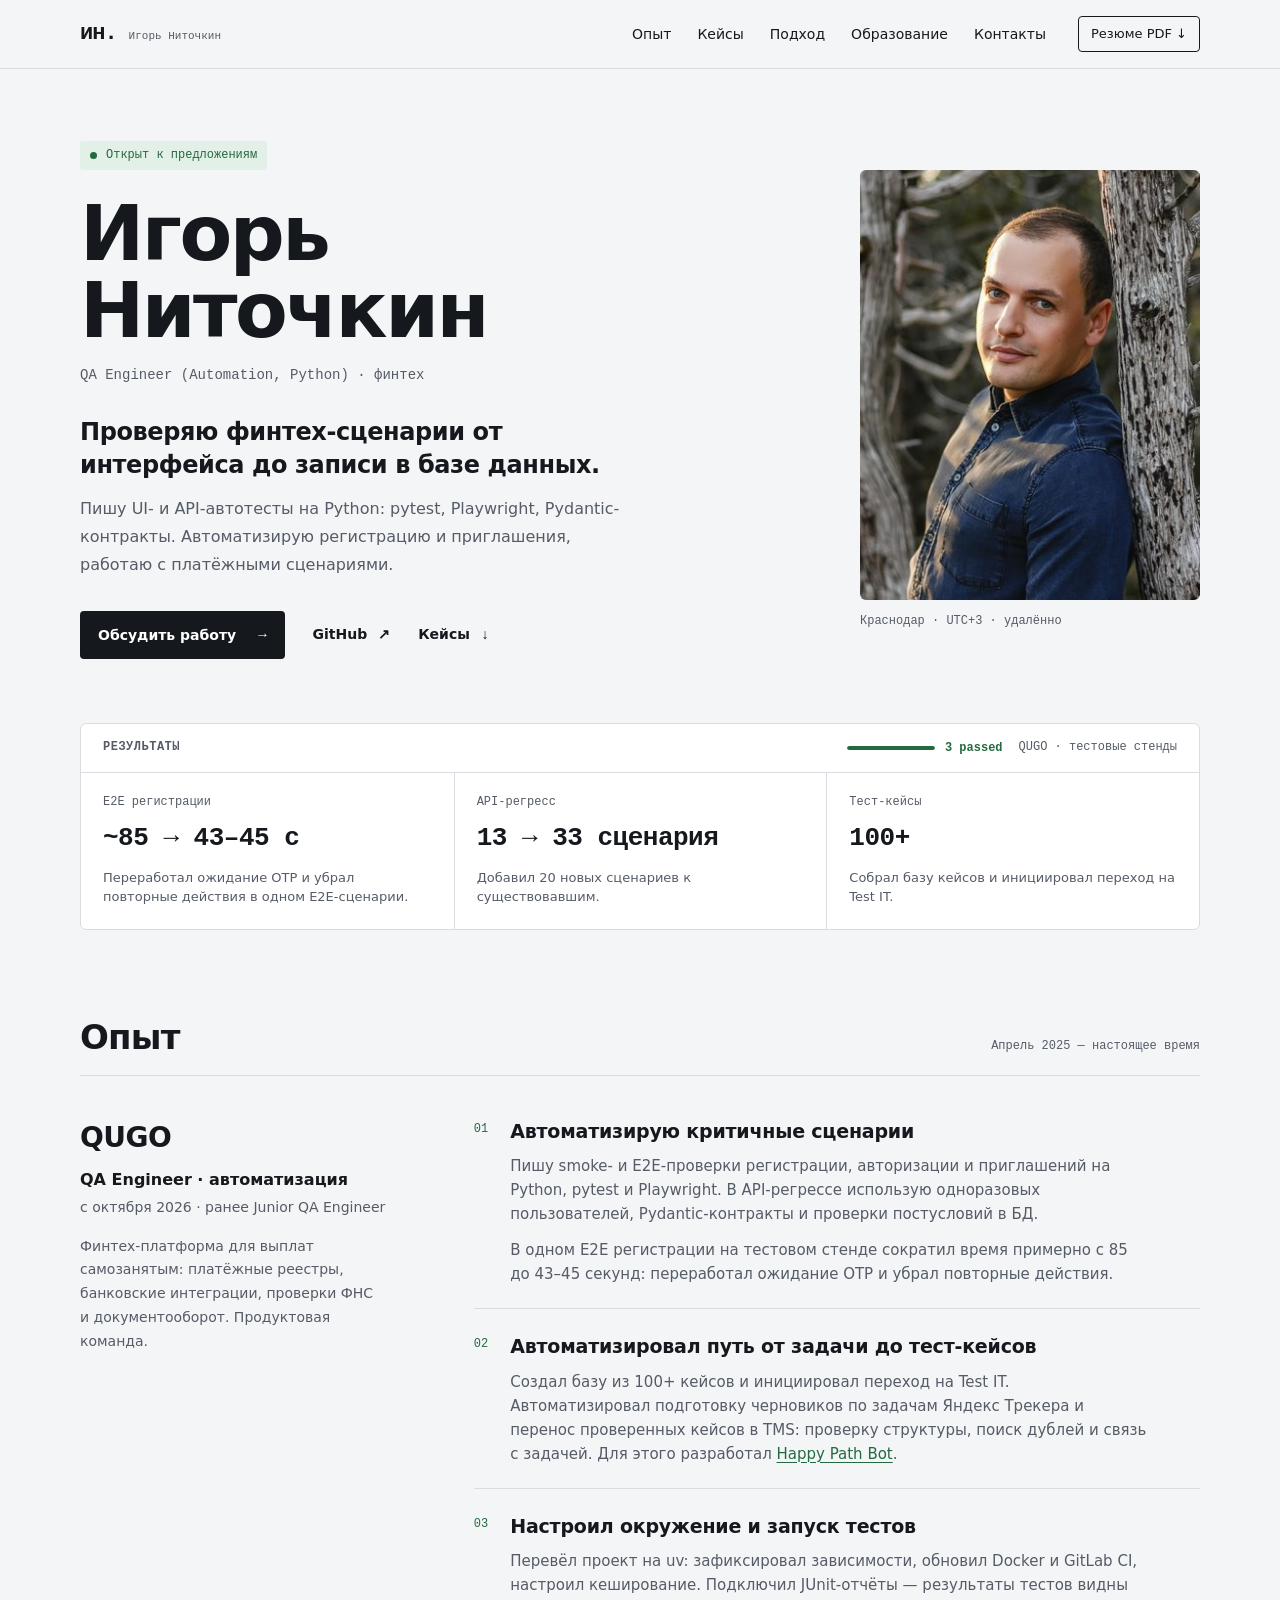
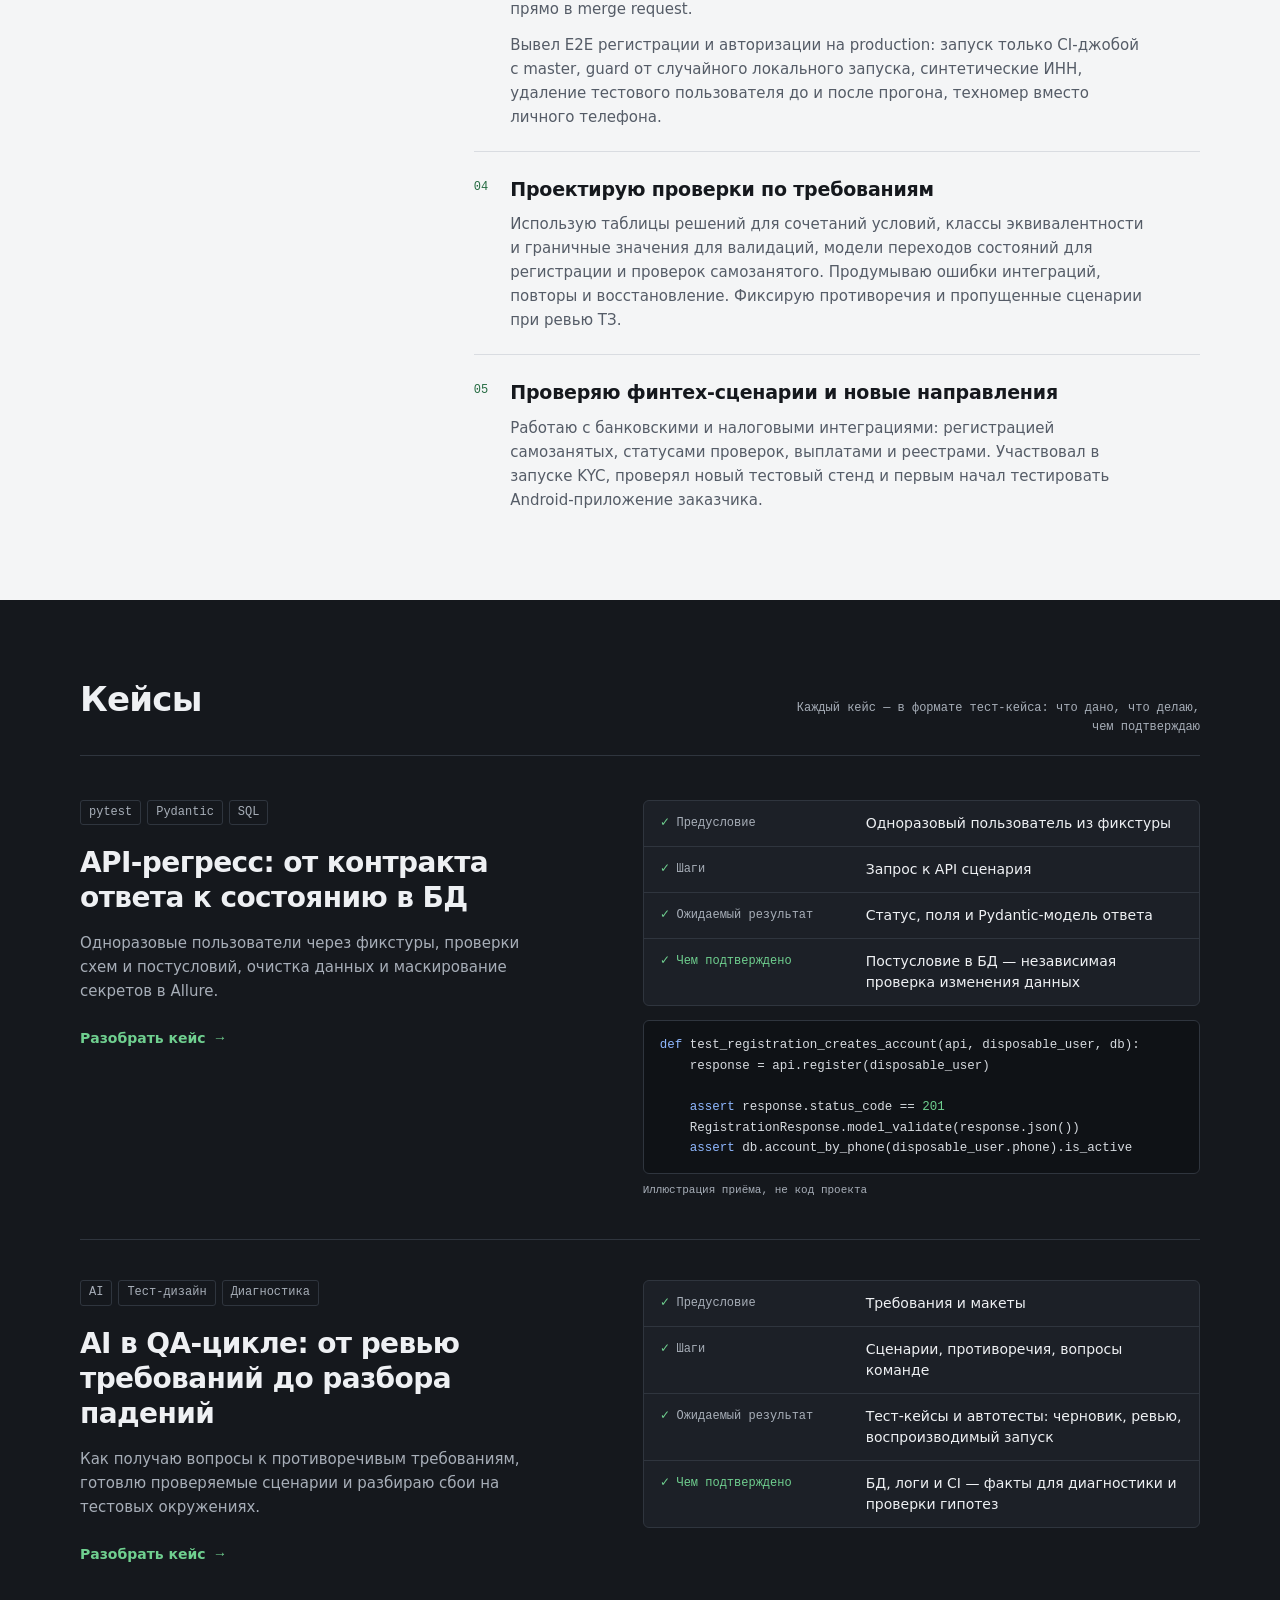
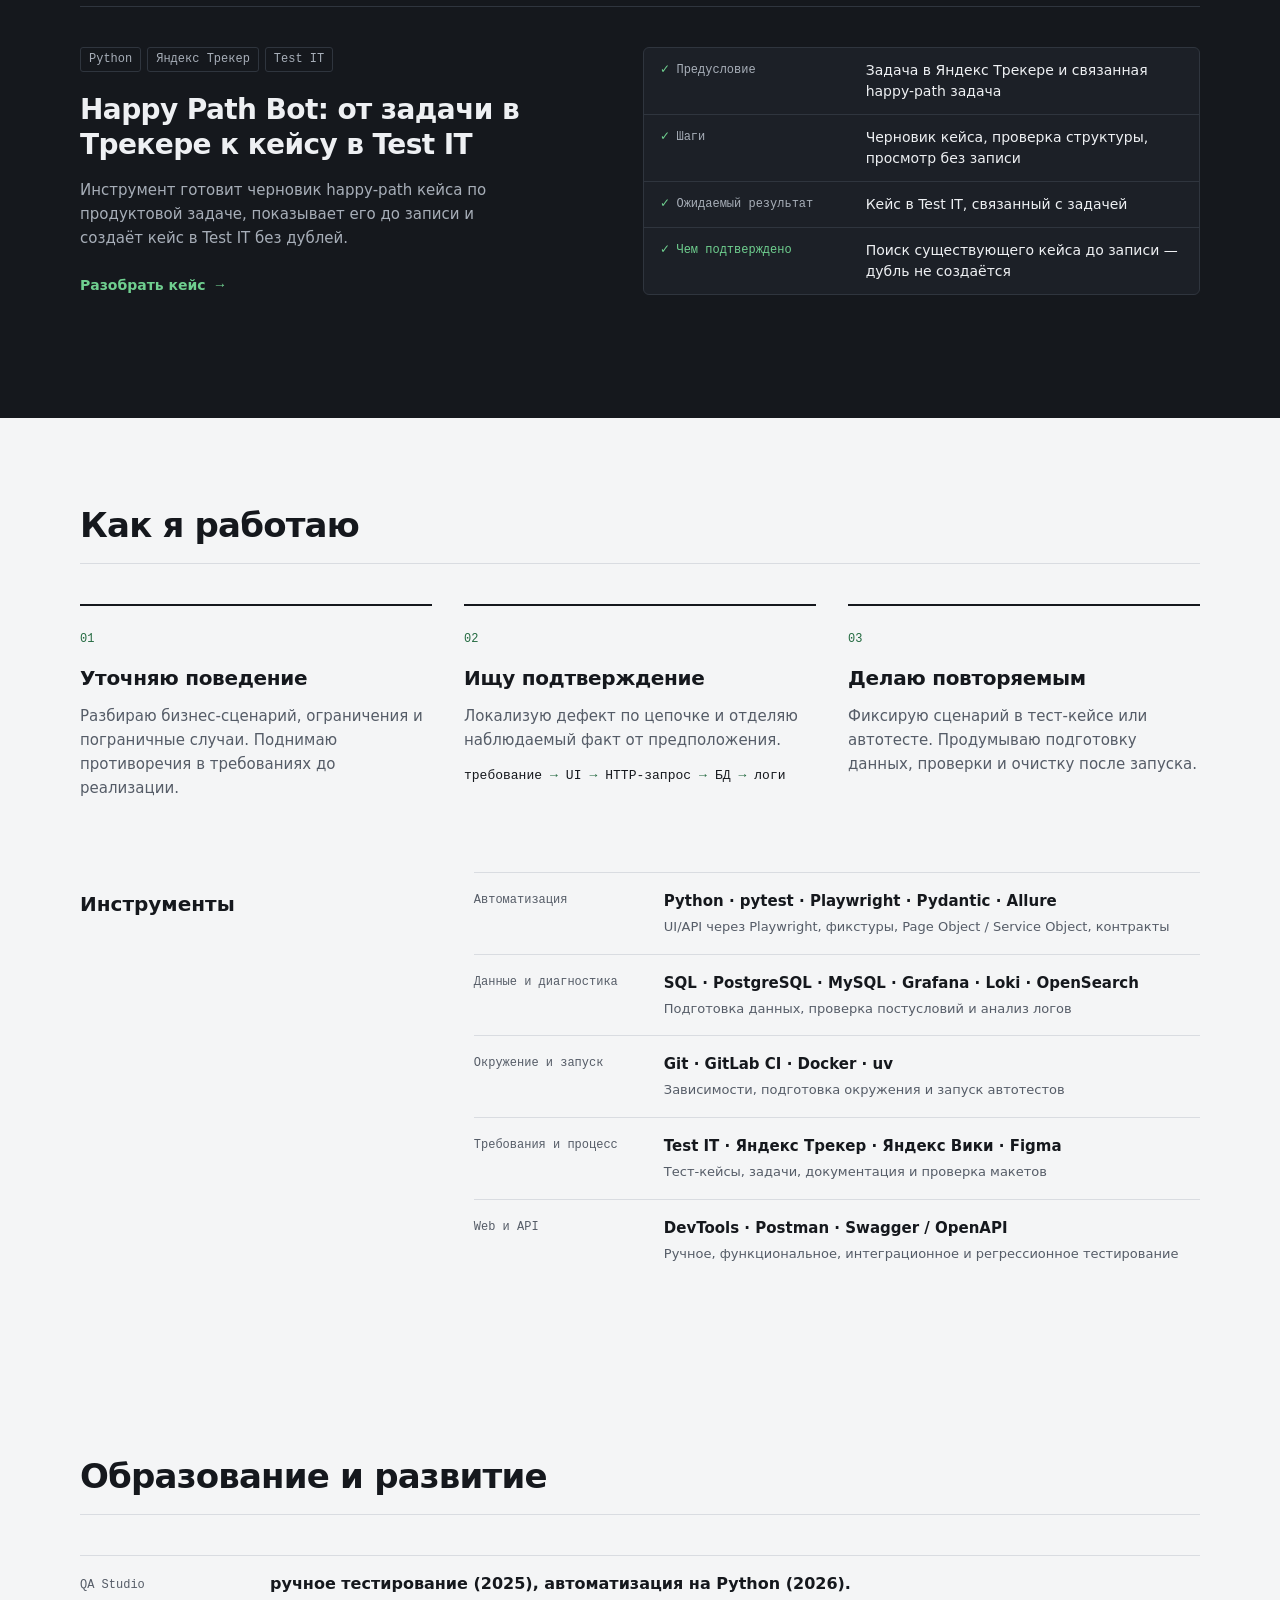
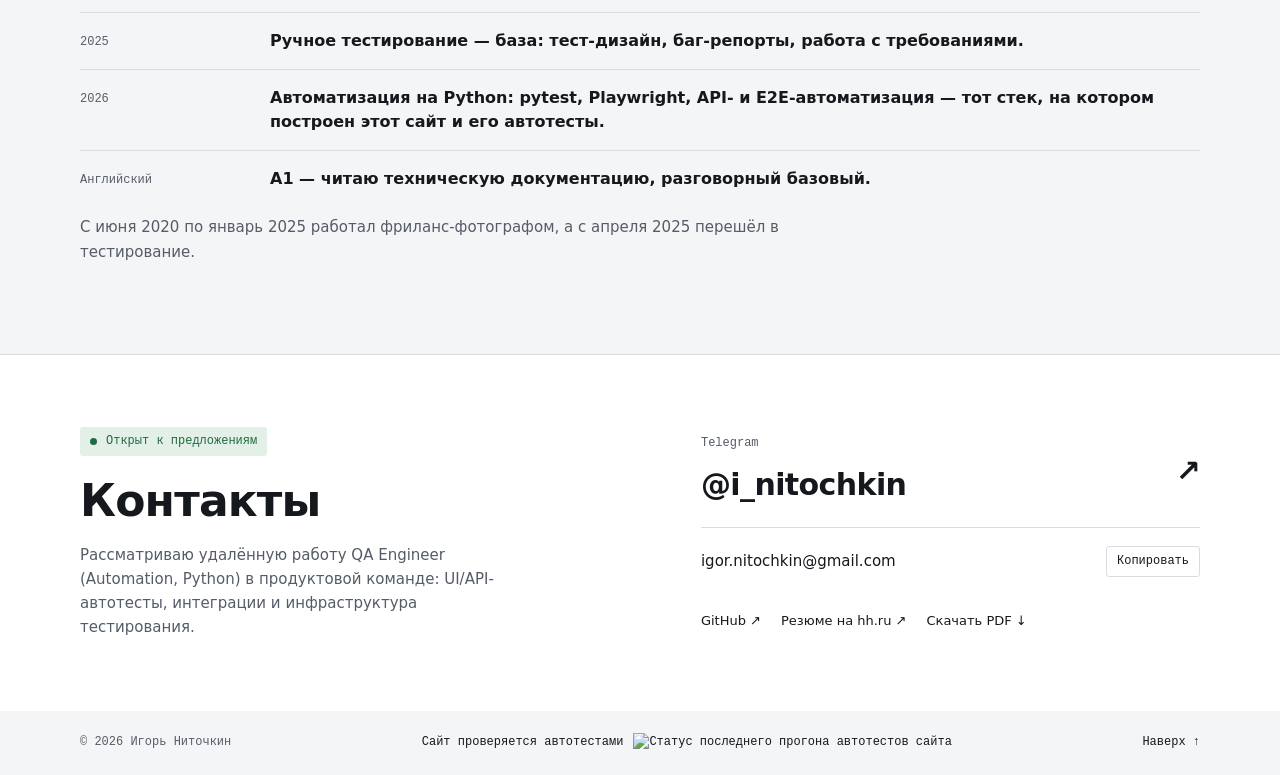
==== commit a74957e4: "Образование: развернуть блок QA Studio в строки по годам + английский A1" ====
--- a/index.html
+++ b/index.html
@@ -113,6 +113,9 @@
       <div class="section-head"><h2 id="education-title">Образование и развитие</h2></div>
       <dl class="education-list">
         <div><dt>QA Studio</dt><dd>ручное тестирование (2025), автоматизация на Python (2026).</dd></div>
+        <div><dt>2025</dt><dd>Ручное тестирование — база: тест-дизайн, баг-репорты, работа с требованиями.</dd></div>
+        <div><dt>2026</dt><dd>Автоматизация на Python: pytest, Playwright, API- и E2E-автоматизация — тот стек, на котором построен этот сайт и его автотесты.</dd></div>
+        <div><dt>Английский</dt><dd>A1 — читаю техническую документацию, разговорный базовый.</dd></div>
       </dl>
       <p class="education-earlier">С июня 2020 по январь 2025 работал фриланс-фотографом, а с апреля 2025 перешёл в тестирование.</p>
     </section>
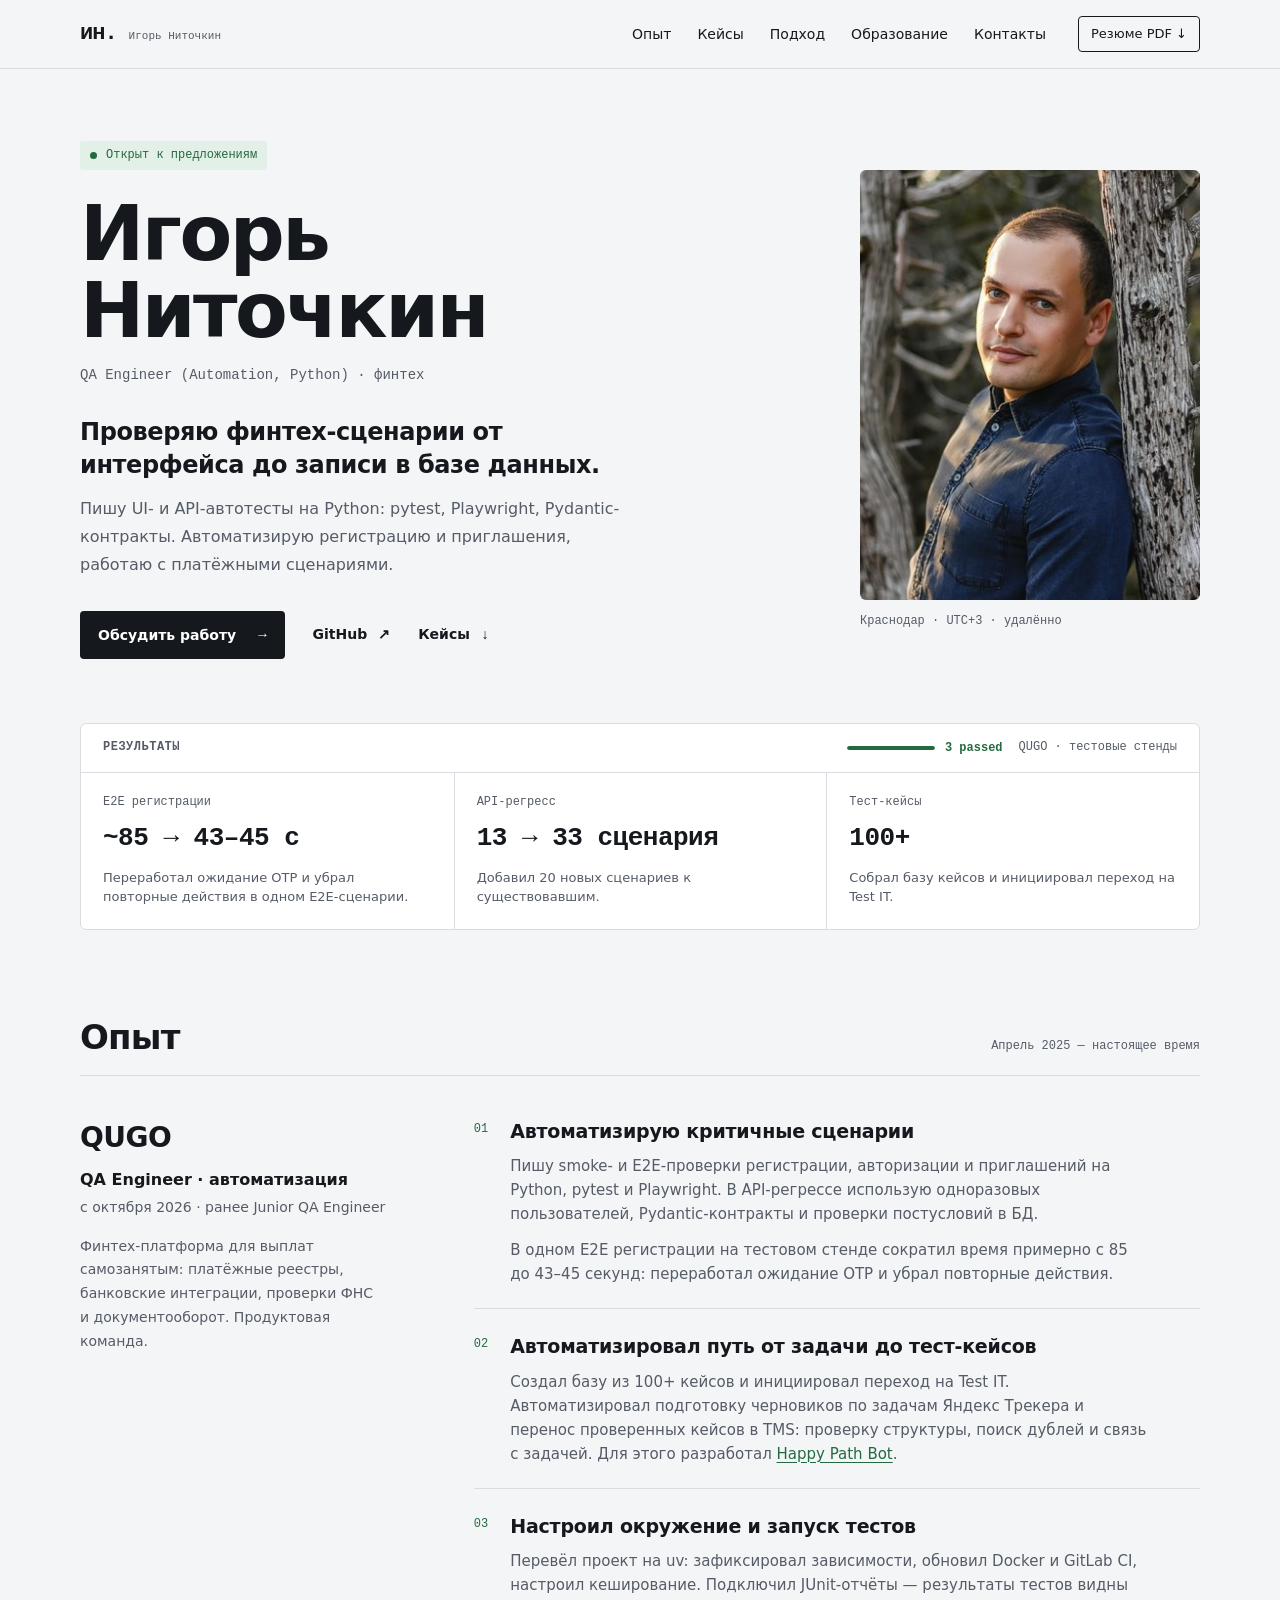
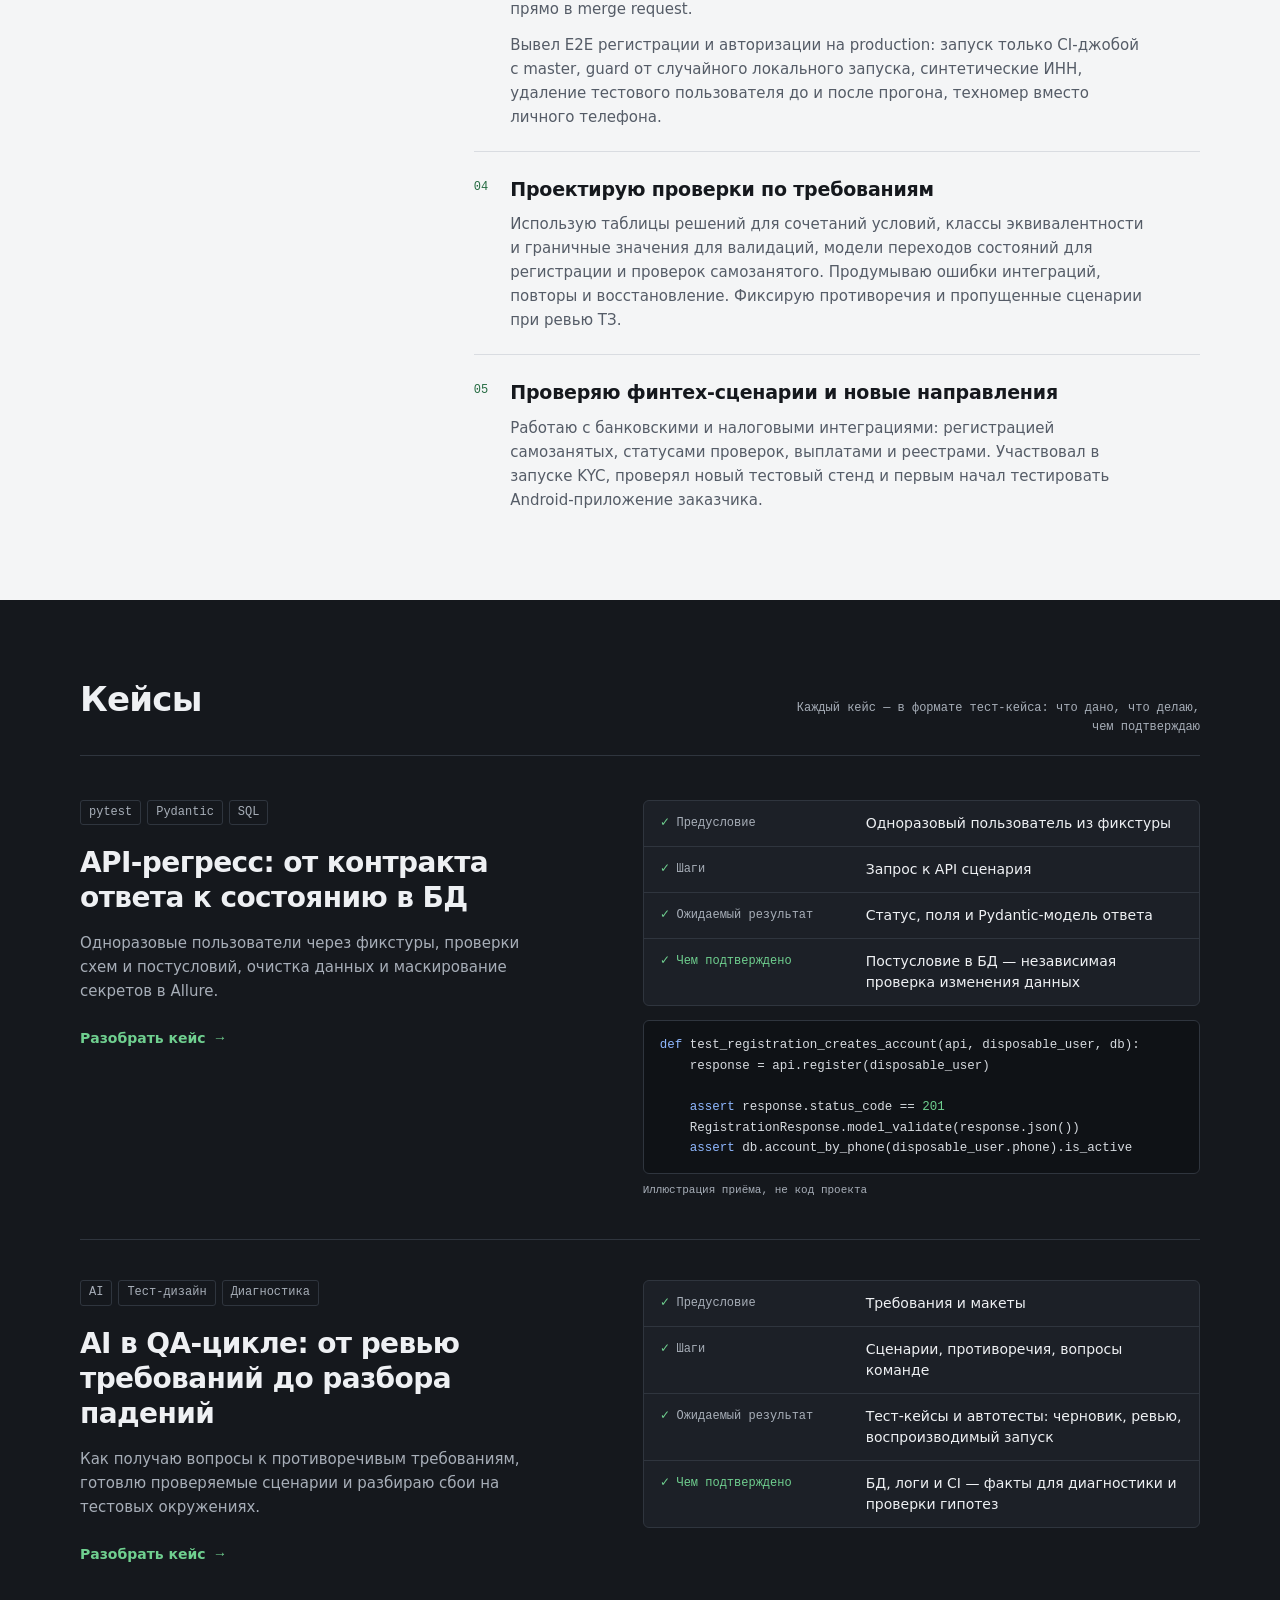
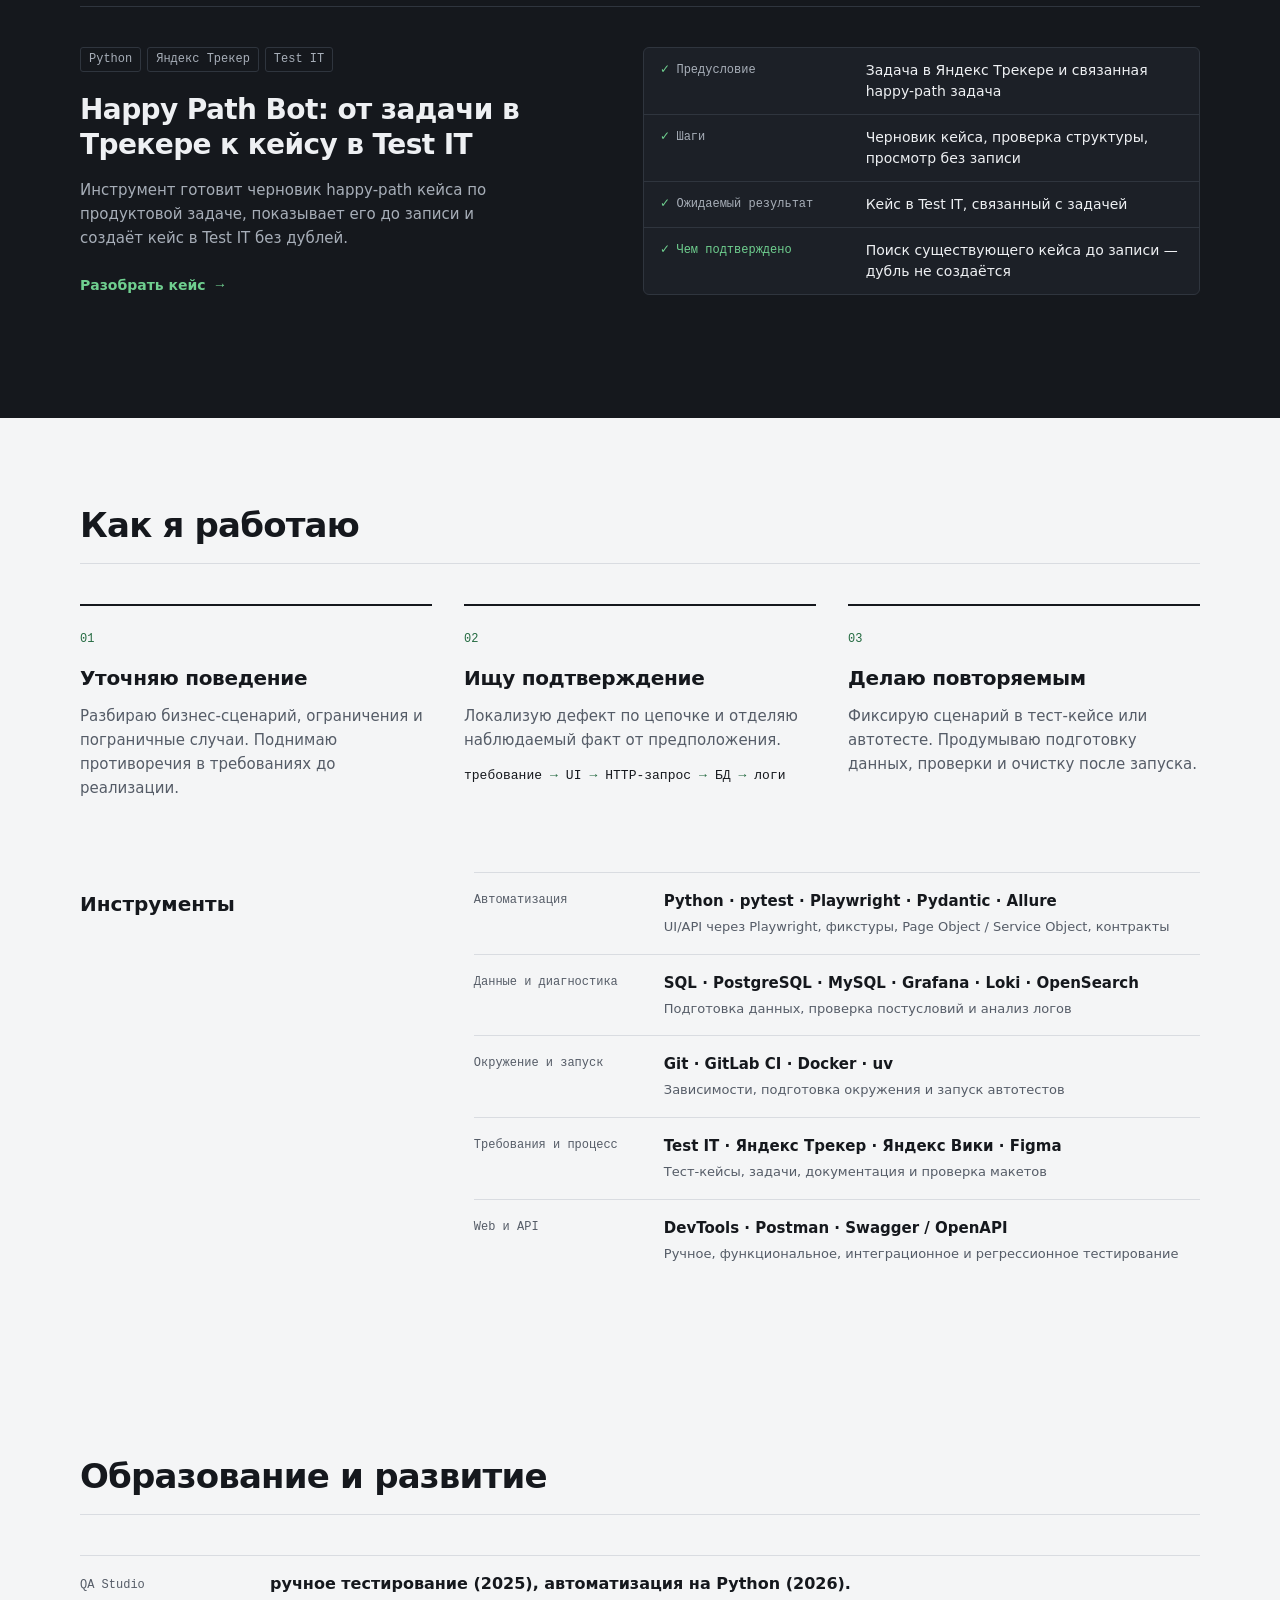
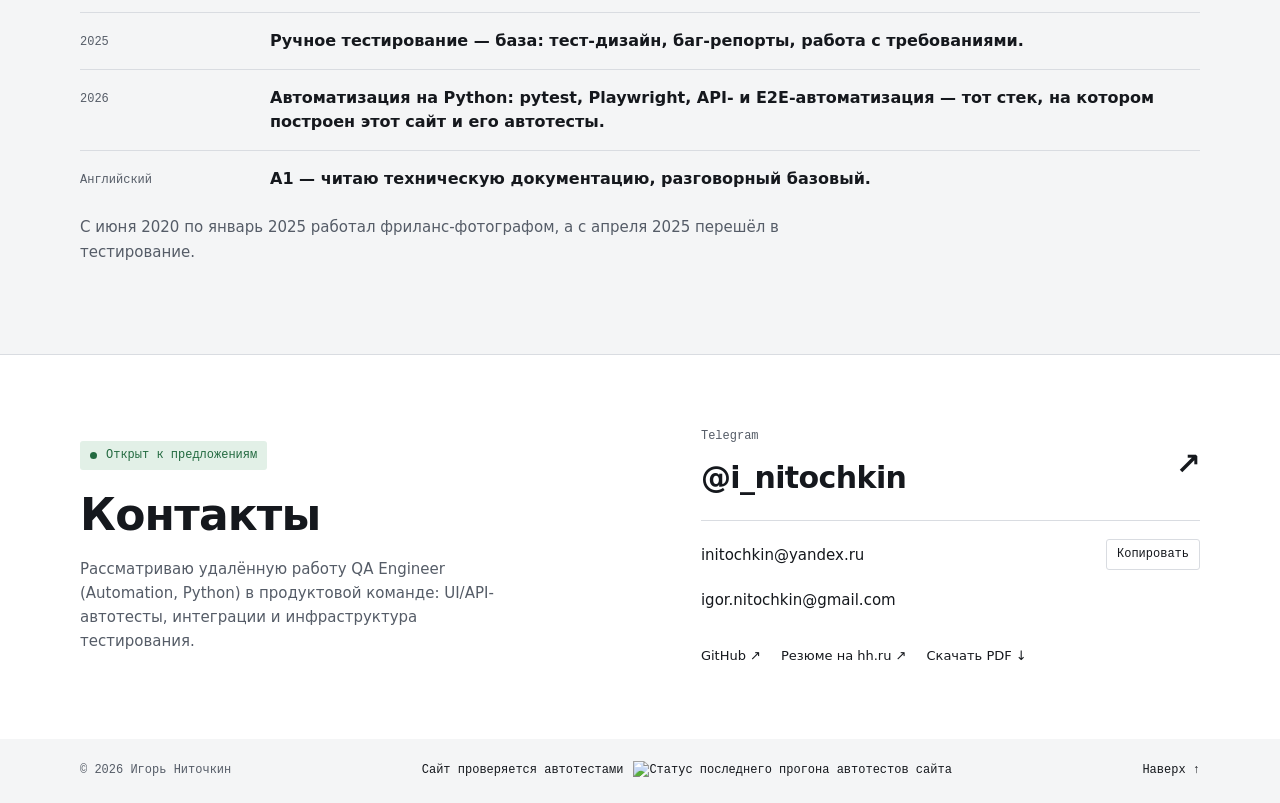
==== commit 42c273c6: "Контакты: два адреса — Yandex (основной, как в PDF) и Gmail Updated contact email addresses and link" ====
--- a/index.html
+++ b/index.html
@@ -21,7 +21,7 @@
   <header class="site-header"><div class="wrap header-inner">
     <a class="brand" href="#main" aria-label="Игорь Ниточкин, на главную"><span class="brand-mark"><abbr title="Инициалы: Игорь Ниточкин">ин.</abbr></span><span>Игорь Ниточкин</span></a>
     <button class="menu-toggle" type="button" aria-expanded="false" aria-controls="main-nav">Меню <span aria-hidden="true">+</span></button>
-    <nav id="main-nav" aria-label="Основная навигация"><a href="#experience">Опыт</a><a href="#case">Кейсы</a><a href="#approach">Подход</a><a href="#education">Образование</a><a href="#contact">Контакты</a><a class="nav-download" href="resume.pdf?v=20261014-1" download="Igor-Nitochkin-QA.pdf">Резюме PDF <span aria-hidden="true">↓︎</span></a></nav>
+    <nav id="main-nav" aria-label="Основная навигация"><a href="#experience">Опыт</a><a href="#case">Кейсы</a><a href="#approach">Подход</a><a href="#education">Образование</a><a href="#contact">Контакты</a><a class="nav-download" href="resume.pdf?v=20261113-1" download="Igor-Nitochkin-QA.pdf">Резюме PDF <span aria-hidden="true">↓︎</span></a></nav>
   </div></header>
   <main id="main">
     <section class="hero wrap" aria-labelledby="hero-title">
@@ -122,7 +122,7 @@
 
     <section class="contact-section" id="contact" aria-labelledby="contact-title"><div class="wrap contact">
       <div><p class="status"><span class="status-dot" aria-hidden="true"></span>Открыт к предложениям</p><h2 id="contact-title">Контакты</h2><p class="contact-description">Рассматриваю удалённую работу QA Engineer (Automation, Python) в продуктовой команде: UI/API-автотесты, интеграции и инфраструктура тестирования.</p></div>
-      <div class="contact-links"><a class="contact-primary" href="https://t.me/i_nitochkin" target="_blank" rel="noopener noreferrer"><span><small>Telegram</small>@i_nitochkin</span><span aria-hidden="true">↗︎</span></a><div class="email-row"><a href="mailto:igor.nitochkin@gmail.com">igor.nitochkin@gmail.com</a><button class="copy-email" type="button" data-copy-email="igor.nitochkin@gmail.com" aria-label="Скопировать email">Копировать</button></div><p class="copy-status" role="status" aria-live="polite"></p><div class="contact-secondary"><a href="https://github.com/IgornitQA" target="_blank" rel="noopener noreferrer">GitHub ↗</a><a href="https://hh.ru/resume/306d67f1ff0e94d76b0039ed1f4e475a566e42" target="_blank" rel="noopener noreferrer">Резюме на hh.ru ↗</a><a href="resume.pdf?v=20261014-1" download="Igor-Nitochkin-QA.pdf">Скачать PDF ↓</a></div></div>
+      <div class="contact-links"><a class="contact-primary" href="https://t.me/i_nitochkin" target="_blank" rel="noopener noreferrer"><span><small>Telegram</small>@i_nitochkin</span><span aria-hidden="true">↗︎</span></a><div class="email-row"><a href="mailto:initochkin@yandex.ru">initochkin@yandex.ru</a><button class="copy-email" type="button" data-copy-email="initochkin@yandex.ru" aria-label="Скопировать email">Копировать</button></div><div class="email-row"><a href="mailto:igor.nitochkin@gmail.com">igor.nitochkin@gmail.com</a></div><p class="copy-status" role="status" aria-live="polite"></p><div class="contact-secondary"><a href="https://github.com/IgornitQA" target="_blank" rel="noopener noreferrer">GitHub ↗</a><a href="https://hh.ru/resume/306d67f1ff0e94d76b0039ed1f4e475a566e42" target="_blank" rel="noopener noreferrer">Резюме на hh.ru ↗</a><a href="resume.pdf?v=20261113-1" download="Igor-Nitochkin-QA.pdf">Скачать PDF ↓</a></div></div>
     </div></section>
   </main>
   <footer class="site-footer wrap"><p>© <span data-year>2026</span> Игорь Ниточкин</p><a class="ci-link" href="https://github.com/IgornitQA/IgornitQA.github.io/actions/workflows/site-tests.yml" target="_blank" rel="noopener noreferrer"><span>Сайт проверяется автотестами</span><img src="https://github.com/IgornitQA/IgornitQA.github.io/actions/workflows/site-tests.yml/badge.svg" alt="Статус последнего прогона автотестов сайта" height="20"></a><a href="#main">Наверх ↑</a></footer>
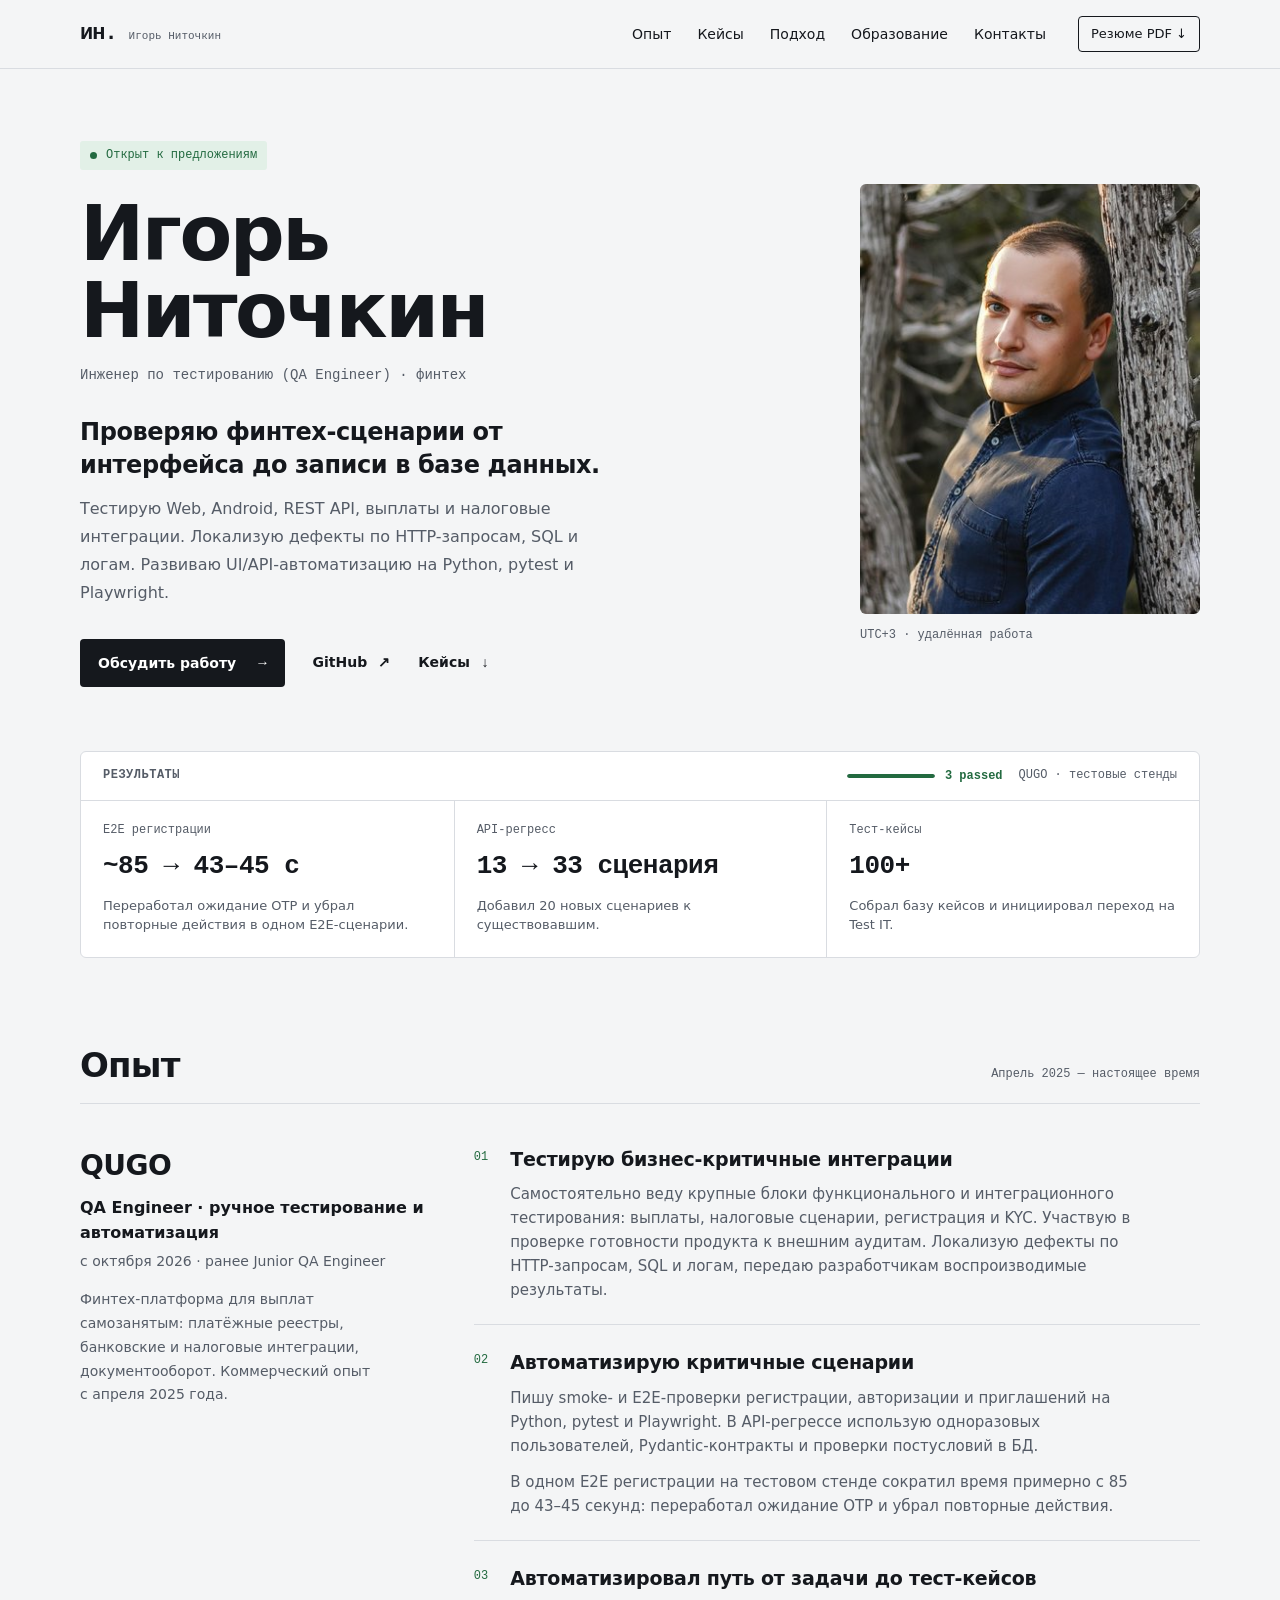
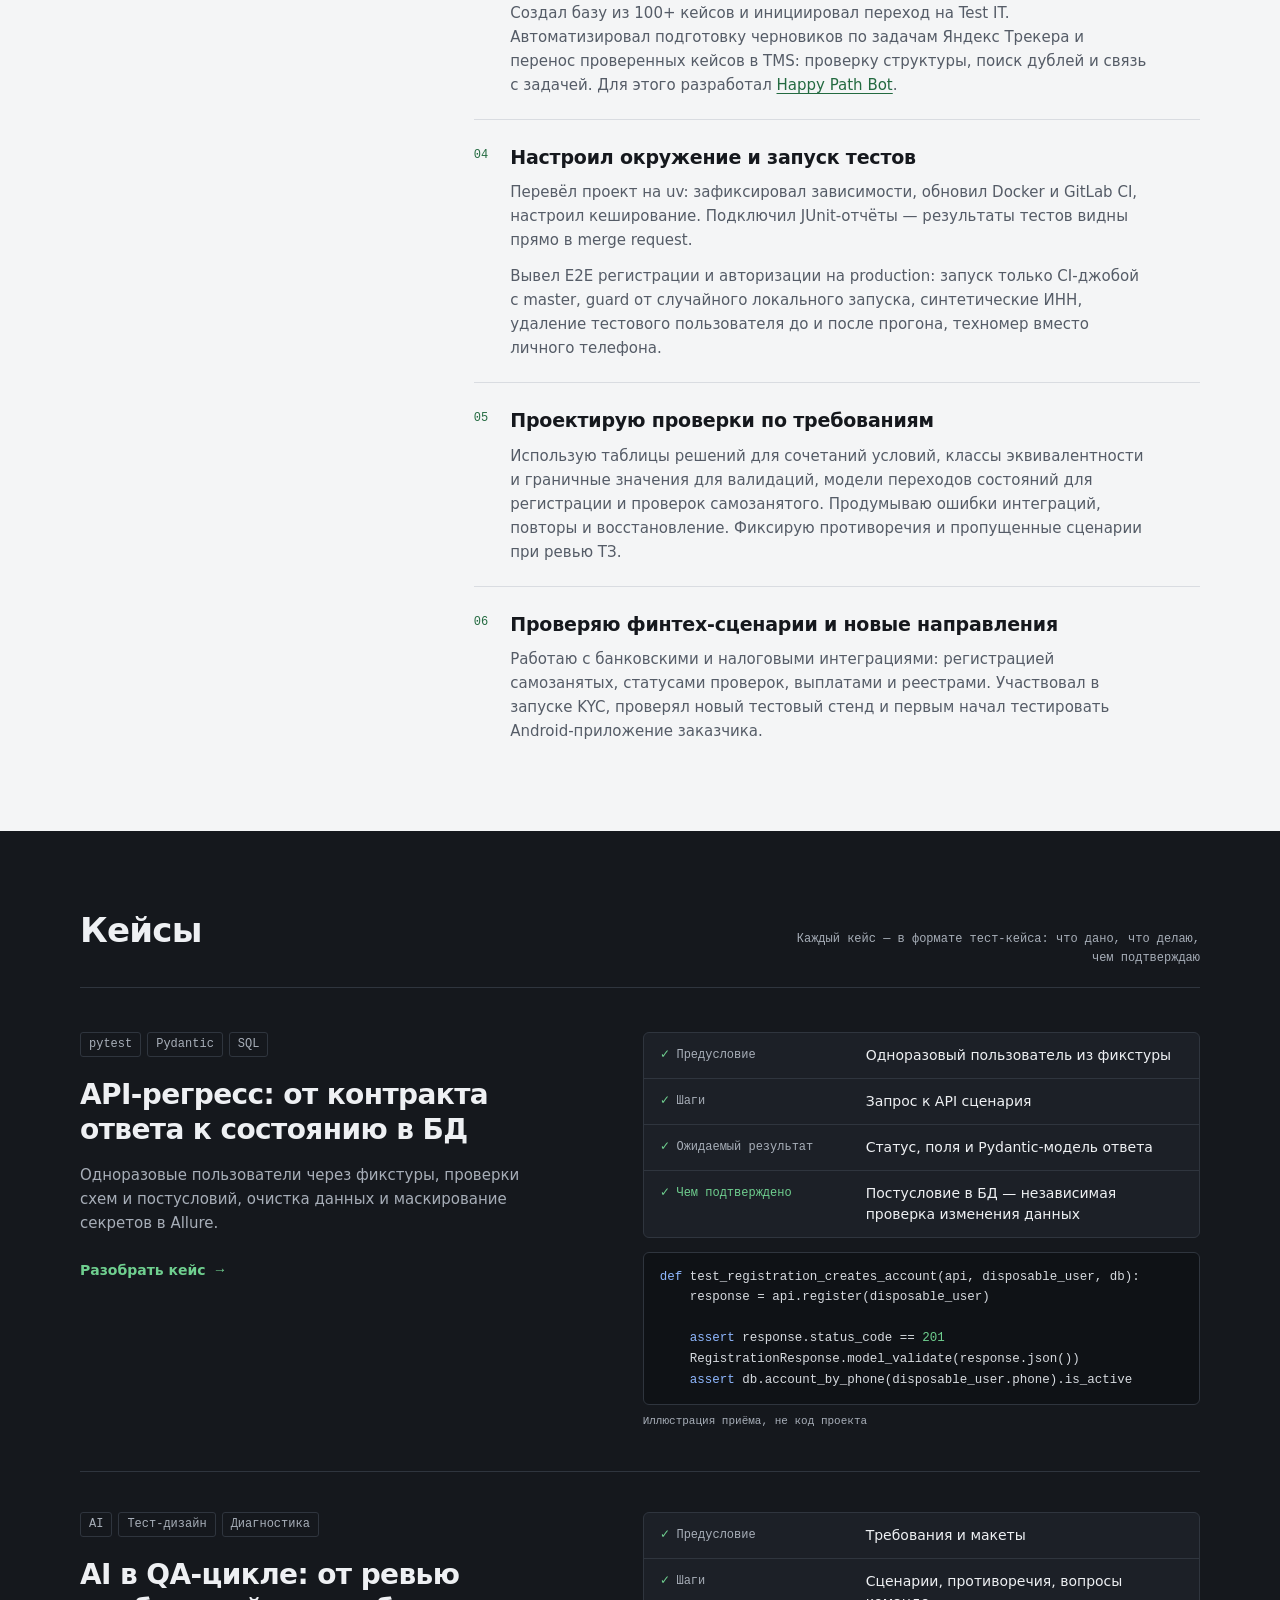
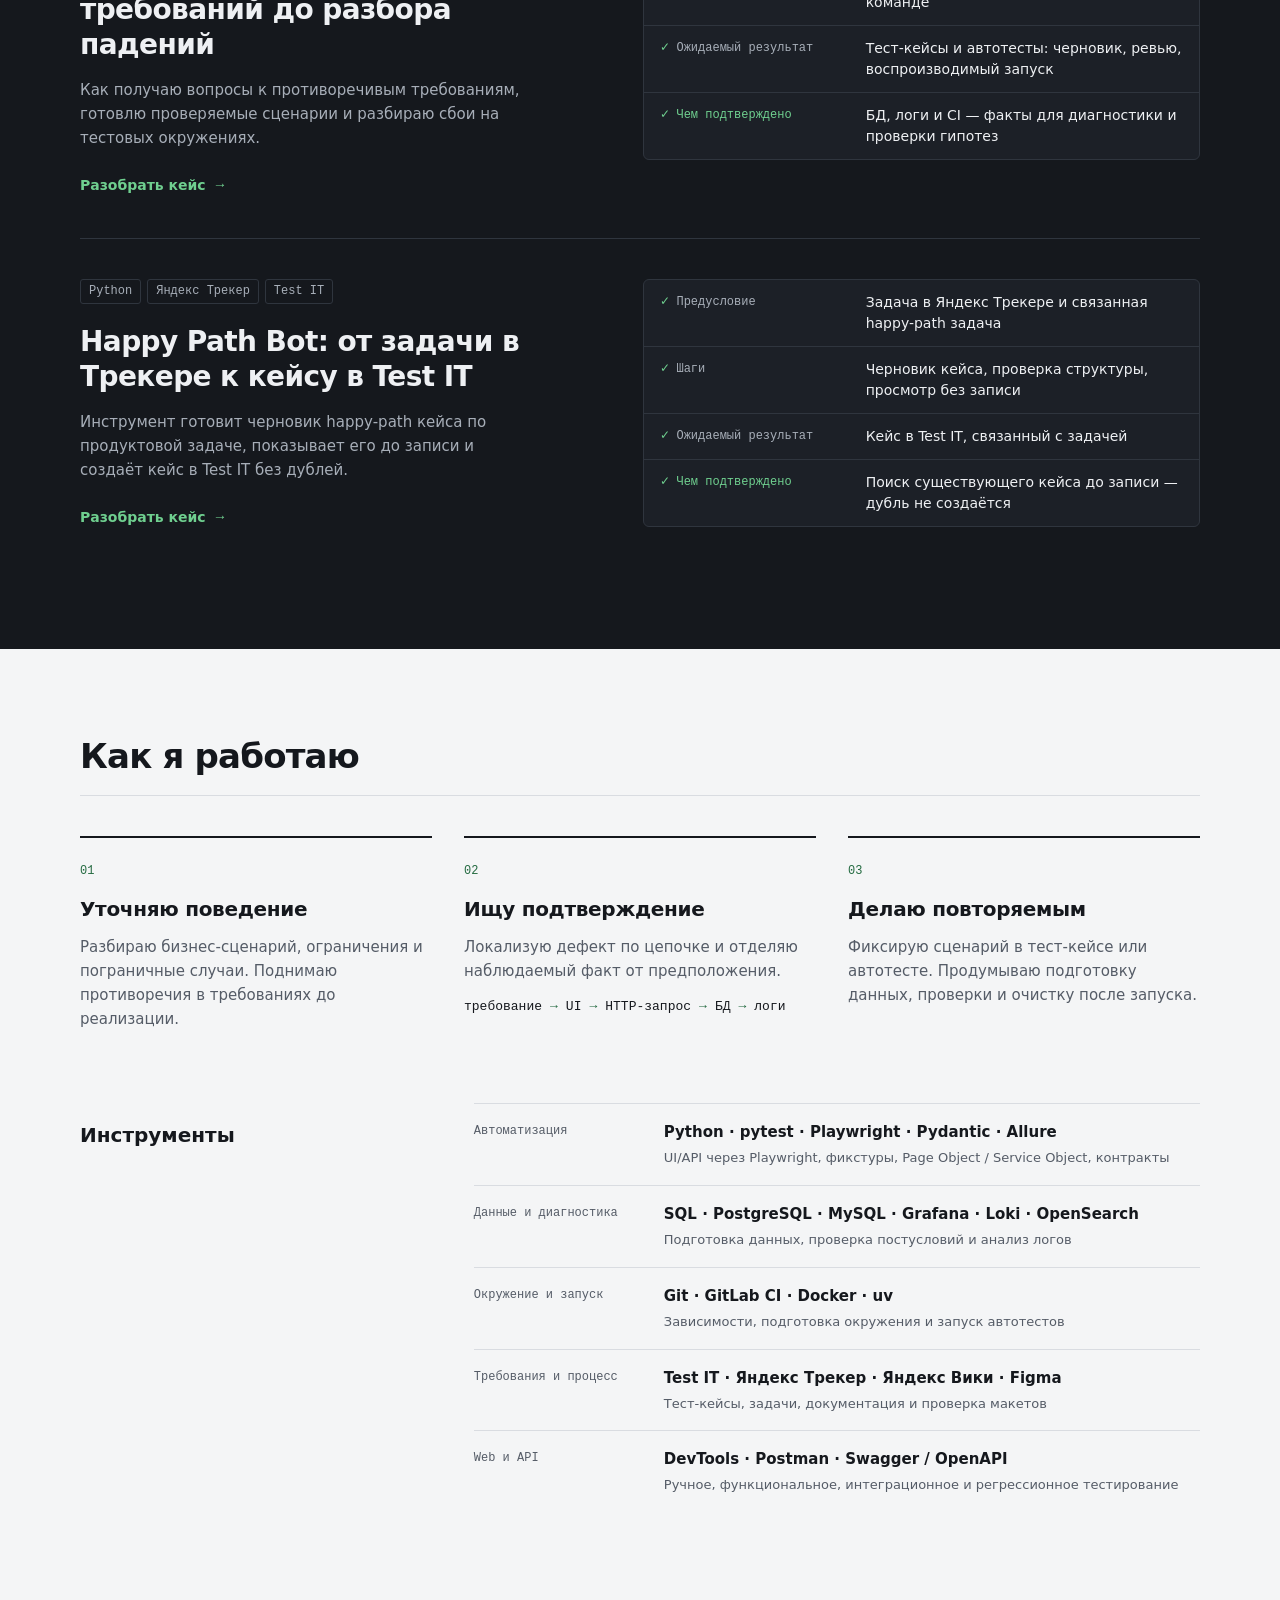
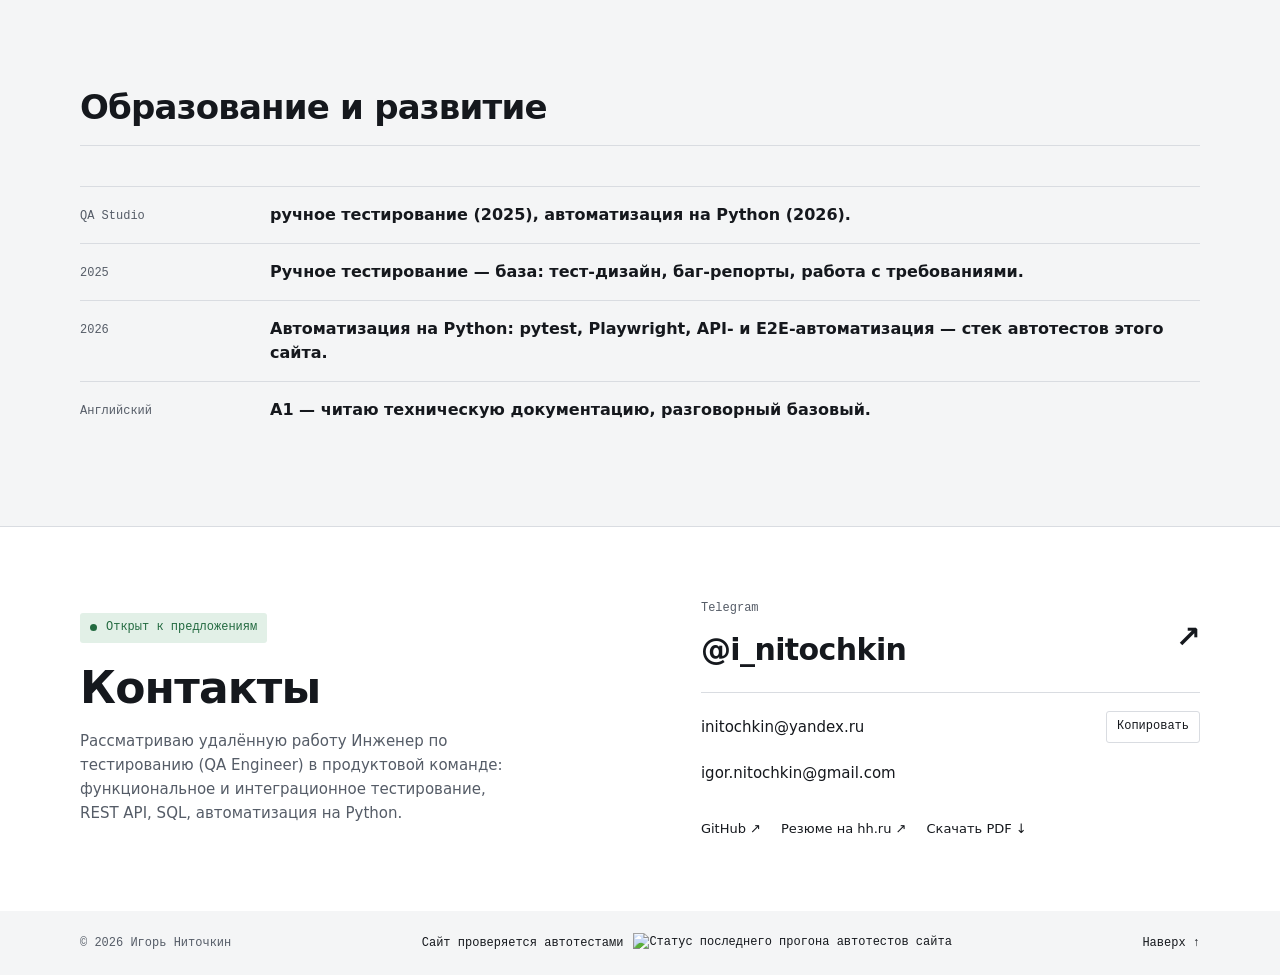
==== commit 1f148b45: "Reposition QA profile for broader relevant vacancies" ====
--- a/index.html
+++ b/index.html
@@ -3,9 +3,9 @@
 <head>
   <meta charset="utf-8">
   <meta name="viewport" content="width=device-width, initial-scale=1">
-  <meta name="description" content="Игорь Ниточкин — QA Engineer (Automation, Python) в финтехе. UI/API-автотесты, pytest, Playwright, GitLab CI, контракты и проверки данных. Опыт и практические кейсы.">
+  <meta name="description" content="Игорь Ниточкин — Инженер по тестированию (QA Engineer) в финтехе. Функциональное и интеграционное тестирование, REST API, SQL, Python, pytest, Playwright. Опыт и практические кейсы.">
   <meta name="theme-color" content="#f4f5f6">
-  <meta property="og:title" content="Игорь Ниточкин · QA Engineer (Automation, Python)">
+  <meta property="og:title" content="Игорь Ниточкин · Инженер по тестированию (QA Engineer)">
   <meta property="og:description" content="Проверяю финтех-сценарии от интерфейса до записи в базе данных. Python, pytest, Playwright, контракты API и проверки состояния в БД.">
   <meta property="og:type" content="website">
   <meta property="og:url" content="https://igornitqa.github.io/">
@@ -14,7 +14,7 @@
   <link rel="icon" href="mark.svg" type="image/svg+xml">
   <link rel="stylesheet" href="styles.css?v=20261014-1">
   <script src="script.js?v=20260926-4" defer></script>
-  <title>Игорь Ниточкин · QA Engineer (Automation, Python)</title>
+  <title>Игорь Ниточкин · Инженер по тестированию (QA Engineer)</title>
 </head>
 <body>
   <a class="skip-link" href="#main">К содержимому</a>
@@ -28,14 +28,14 @@
       <div class="hero-copy">
         <p class="status"><span class="status-dot" aria-hidden="true"></span>Открыт к предложениям</p>
         <h1 id="hero-title">Игорь Ниточкин</h1>
-        <p class="hero-role">QA Engineer (Automation, Python) · финтех</p>
+        <p class="hero-role">Инженер по тестированию (QA Engineer) · финтех</p>
         <p class="hero-statement">Проверяю финтех-сценарии от интерфейса до записи в базе данных.</p>
-        <p class="hero-description">Пишу UI- и API-автотесты на Python: pytest, Playwright, Pydantic-контракты. Автоматизирую регистрацию и приглашения, работаю с платёжными сценариями.</p>
+        <p class="hero-description">Тестирую Web, Android, REST API, выплаты и налоговые интеграции. Локализую дефекты по HTTP-запросам, SQL и логам. Развиваю UI/API-автоматизацию на Python, pytest и Playwright.</p>
         <div class="hero-actions"><a class="button" href="#contact">Обсудить работу <span aria-hidden="true">→︎</span></a><a class="text-link" href="https://github.com/IgornitQA" target="_blank" rel="noopener noreferrer">GitHub <span aria-hidden="true">↗︎</span></a><a class="text-link" href="#case">Кейсы <span aria-hidden="true">↓︎</span></a></div>
       </div>
       <figure class="hero-portrait">
         <img src="avatar.png" alt="Игорь Ниточкин" width="348" height="500" fetchpriority="high">
-        <figcaption>Краснодар · UTC+3 · удалённо</figcaption>
+        <figcaption>UTC+3 · удалённая работа</figcaption>
       </figure>
     </section>
 
@@ -51,13 +51,14 @@
     <section class="wrap section" id="experience" aria-labelledby="experience-title">
       <div class="section-head"><h2 id="experience-title">Опыт</h2><p>Апрель 2025 — настоящее время</p></div>
       <div class="experience-layout">
-        <div class="company"><h3>QUGO</h3><p class="role">QA Engineer · автоматизация</p><p class="role-history">с октября 2026 · ранее Junior QA Engineer</p><p class="company-description">Финтех-платформа для выплат самозанятым: платёжные реестры, банковские интеграции, проверки ФНС и документооборот. Продуктовая команда.</p></div>
+        <div class="company"><h3>QUGO</h3><p class="role">QA Engineer · ручное тестирование и автоматизация</p><p class="role-history">с октября 2026 · ранее Junior QA Engineer</p><p class="company-description">Финтех-платформа для выплат самозанятым: платёжные реестры, банковские и налоговые интеграции, документооборот. Коммерческий опыт с апреля 2025 года.</p></div>
         <div class="achievement-list">
-          <article><span class="item-number">01</span><div><h3>Автоматизирую критичные сценарии</h3><p>Пишу smoke- и E2E-проверки регистрации, авторизации и приглашений на Python, pytest и Playwright. В API-регрессе использую одноразовых пользователей, Pydantic-контракты и проверки постусловий в БД.</p><p>В одном E2E регистрации на тестовом стенде сократил время примерно с 85 до 43–45 секунд: переработал ожидание OTP и убрал повторные действия.</p></div></article>
-          <article><span class="item-number">02</span><div><h3>Автоматизировал путь от задачи до тест-кейсов</h3><p>Создал базу из 100+ кейсов и инициировал переход на Test IT. Автоматизировал подготовку черновиков по задачам Яндекс Трекера и перенос проверенных кейсов в TMS: проверку структуры, поиск дублей и связь с задачей. Для этого разработал <a href="cases/happy-path-bot.html?v=20261014-1">Happy Path Bot</a>.</p></div></article>
-          <article><span class="item-number">03</span><div><h3>Настроил окружение и запуск тестов</h3><p>Перевёл проект на uv: зафиксировал зависимости, обновил Docker и GitLab CI, настроил кеширование. Подключил JUnit-отчёты — результаты тестов видны прямо в merge request.</p><p>Вывел E2E регистрации и авторизации на production: запуск только CI-джобой с master, guard от случайного локального запуска, синтетические ИНН, удаление тестового пользователя до и после прогона, техномер вместо личного телефона.</p></div></article>
-          <article><span class="item-number">04</span><div><h3>Проектирую проверки по требованиям</h3><p>Использую таблицы решений для сочетаний условий, классы эквивалентности и граничные значения для валидаций, модели переходов состояний для регистрации и проверок самозанятого. Продумываю ошибки интеграций, повторы и восстановление. Фиксирую противоречия и пропущенные сценарии при ревью ТЗ.</p></div></article>
-          <article><span class="item-number">05</span><div><h3>Проверяю финтех-сценарии и новые направления</h3><p>Работаю с банковскими и налоговыми интеграциями: регистрацией самозанятых, статусами проверок, выплатами и реестрами. Участвовал в запуске KYC, проверял новый тестовый стенд и первым начал тестировать Android-приложение заказчика.</p></div></article>
+          <article><span class="item-number">01</span><div><h3>Тестирую бизнес-критичные интеграции</h3><p>Самостоятельно веду крупные блоки функционального и интеграционного тестирования: выплаты, налоговые сценарии, регистрация и KYC. Участвую в проверке готовности продукта к внешним аудитам. Локализую дефекты по HTTP-запросам, SQL и логам, передаю разработчикам воспроизводимые результаты.</p></div></article>
+          <article><span class="item-number">02</span><div><h3>Автоматизирую критичные сценарии</h3><p>Пишу smoke- и E2E-проверки регистрации, авторизации и приглашений на Python, pytest и Playwright. В API-регрессе использую одноразовых пользователей, Pydantic-контракты и проверки постусловий в БД.</p><p>В одном E2E регистрации на тестовом стенде сократил время примерно с 85 до 43–45 секунд: переработал ожидание OTP и убрал повторные действия.</p></div></article>
+          <article><span class="item-number">03</span><div><h3>Автоматизировал путь от задачи до тест-кейсов</h3><p>Создал базу из 100+ кейсов и инициировал переход на Test IT. Автоматизировал подготовку черновиков по задачам Яндекс Трекера и перенос проверенных кейсов в TMS: проверку структуры, поиск дублей и связь с задачей. Для этого разработал <a href="cases/happy-path-bot.html?v=20261014-1">Happy Path Bot</a>.</p></div></article>
+          <article><span class="item-number">04</span><div><h3>Настроил окружение и запуск тестов</h3><p>Перевёл проект на uv: зафиксировал зависимости, обновил Docker и GitLab CI, настроил кеширование. Подключил JUnit-отчёты — результаты тестов видны прямо в merge request.</p><p>Вывел E2E регистрации и авторизации на production: запуск только CI-джобой с master, guard от случайного локального запуска, синтетические ИНН, удаление тестового пользователя до и после прогона, техномер вместо личного телефона.</p></div></article>
+          <article><span class="item-number">05</span><div><h3>Проектирую проверки по требованиям</h3><p>Использую таблицы решений для сочетаний условий, классы эквивалентности и граничные значения для валидаций, модели переходов состояний для регистрации и проверок самозанятого. Продумываю ошибки интеграций, повторы и восстановление. Фиксирую противоречия и пропущенные сценарии при ревью ТЗ.</p></div></article>
+          <article><span class="item-number">06</span><div><h3>Проверяю финтех-сценарии и новые направления</h3><p>Работаю с банковскими и налоговыми интеграциями: регистрацией самозанятых, статусами проверок, выплатами и реестрами. Участвовал в запуске KYC, проверял новый тестовый стенд и первым начал тестировать Android-приложение заказчика.</p></div></article>
         </div>
       </div>
     </section>
@@ -114,14 +115,13 @@
       <dl class="education-list">
         <div><dt>QA Studio</dt><dd>ручное тестирование (2025), автоматизация на Python (2026).</dd></div>
         <div><dt>2025</dt><dd>Ручное тестирование — база: тест-дизайн, баг-репорты, работа с требованиями.</dd></div>
-        <div><dt>2026</dt><dd>Автоматизация на Python: pytest, Playwright, API- и E2E-автоматизация — тот стек, на котором построен этот сайт и его автотесты.</dd></div>
+        <div><dt>2026</dt><dd>Автоматизация на Python: pytest, Playwright, API- и E2E-автоматизация — стек автотестов этого сайта.</dd></div>
         <div><dt>Английский</dt><dd>A1 — читаю техническую документацию, разговорный базовый.</dd></div>
       </dl>
-      <p class="education-earlier">С июня 2020 по январь 2025 работал фриланс-фотографом, а с апреля 2025 перешёл в тестирование.</p>
     </section>
 
     <section class="contact-section" id="contact" aria-labelledby="contact-title"><div class="wrap contact">
-      <div><p class="status"><span class="status-dot" aria-hidden="true"></span>Открыт к предложениям</p><h2 id="contact-title">Контакты</h2><p class="contact-description">Рассматриваю удалённую работу QA Engineer (Automation, Python) в продуктовой команде: UI/API-автотесты, интеграции и инфраструктура тестирования.</p></div>
+      <div><p class="status"><span class="status-dot" aria-hidden="true"></span>Открыт к предложениям</p><h2 id="contact-title">Контакты</h2><p class="contact-description">Рассматриваю удалённую работу Инженер по тестированию (QA Engineer) в продуктовой команде: функциональное и интеграционное тестирование, REST API, SQL, автоматизация на Python.</p></div>
       <div class="contact-links"><a class="contact-primary" href="https://t.me/i_nitochkin" target="_blank" rel="noopener noreferrer"><span><small>Telegram</small>@i_nitochkin</span><span aria-hidden="true">↗︎</span></a><div class="email-row"><a href="mailto:initochkin@yandex.ru">initochkin@yandex.ru</a><button class="copy-email" type="button" data-copy-email="initochkin@yandex.ru" aria-label="Скопировать email">Копировать</button></div><div class="email-row"><a href="mailto:igor.nitochkin@gmail.com">igor.nitochkin@gmail.com</a></div><p class="copy-status" role="status" aria-live="polite"></p><div class="contact-secondary"><a href="https://github.com/IgornitQA" target="_blank" rel="noopener noreferrer">GitHub ↗</a><a href="https://hh.ru/resume/306d67f1ff0e94d76b0039ed1f4e475a566e42" target="_blank" rel="noopener noreferrer">Резюме на hh.ru ↗</a><a href="resume.pdf?v=20261113-1" download="Igor-Nitochkin-QA.pdf">Скачать PDF ↓</a></div></div>
     </div></section>
   </main>
